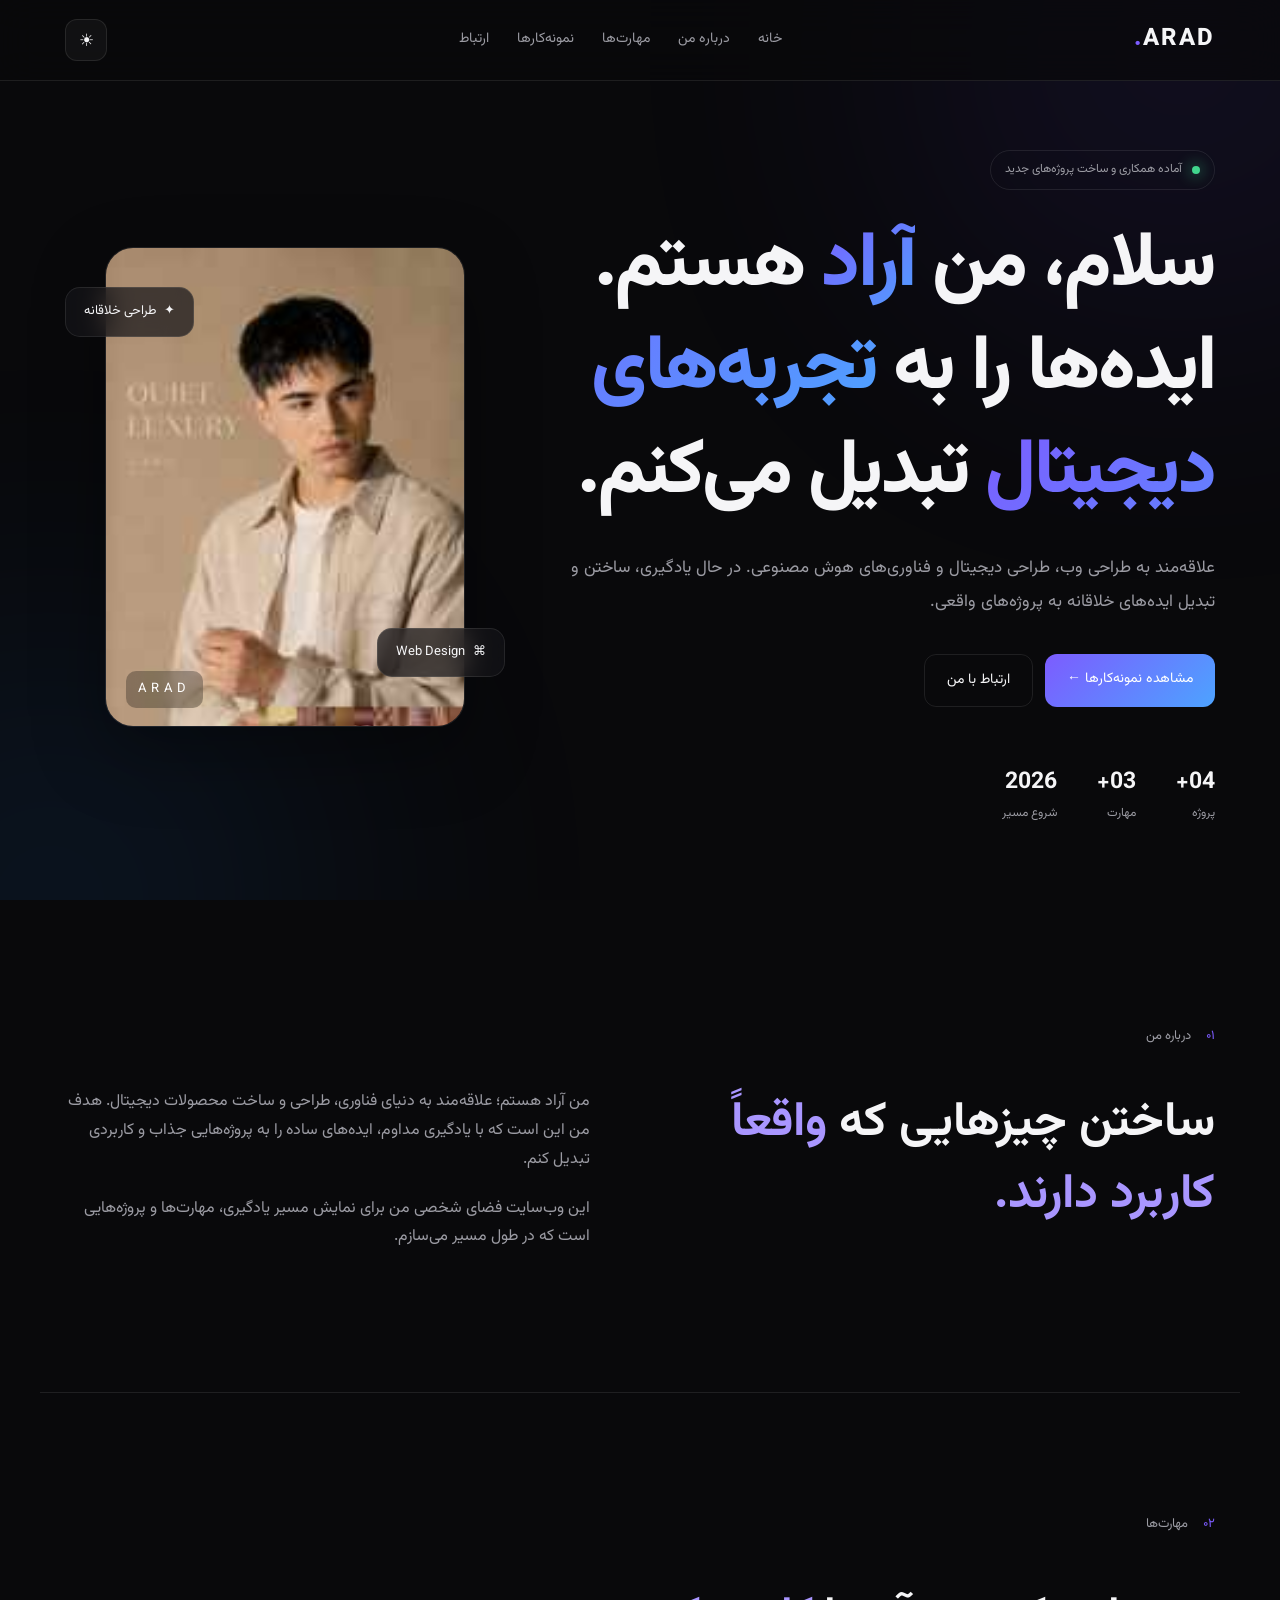
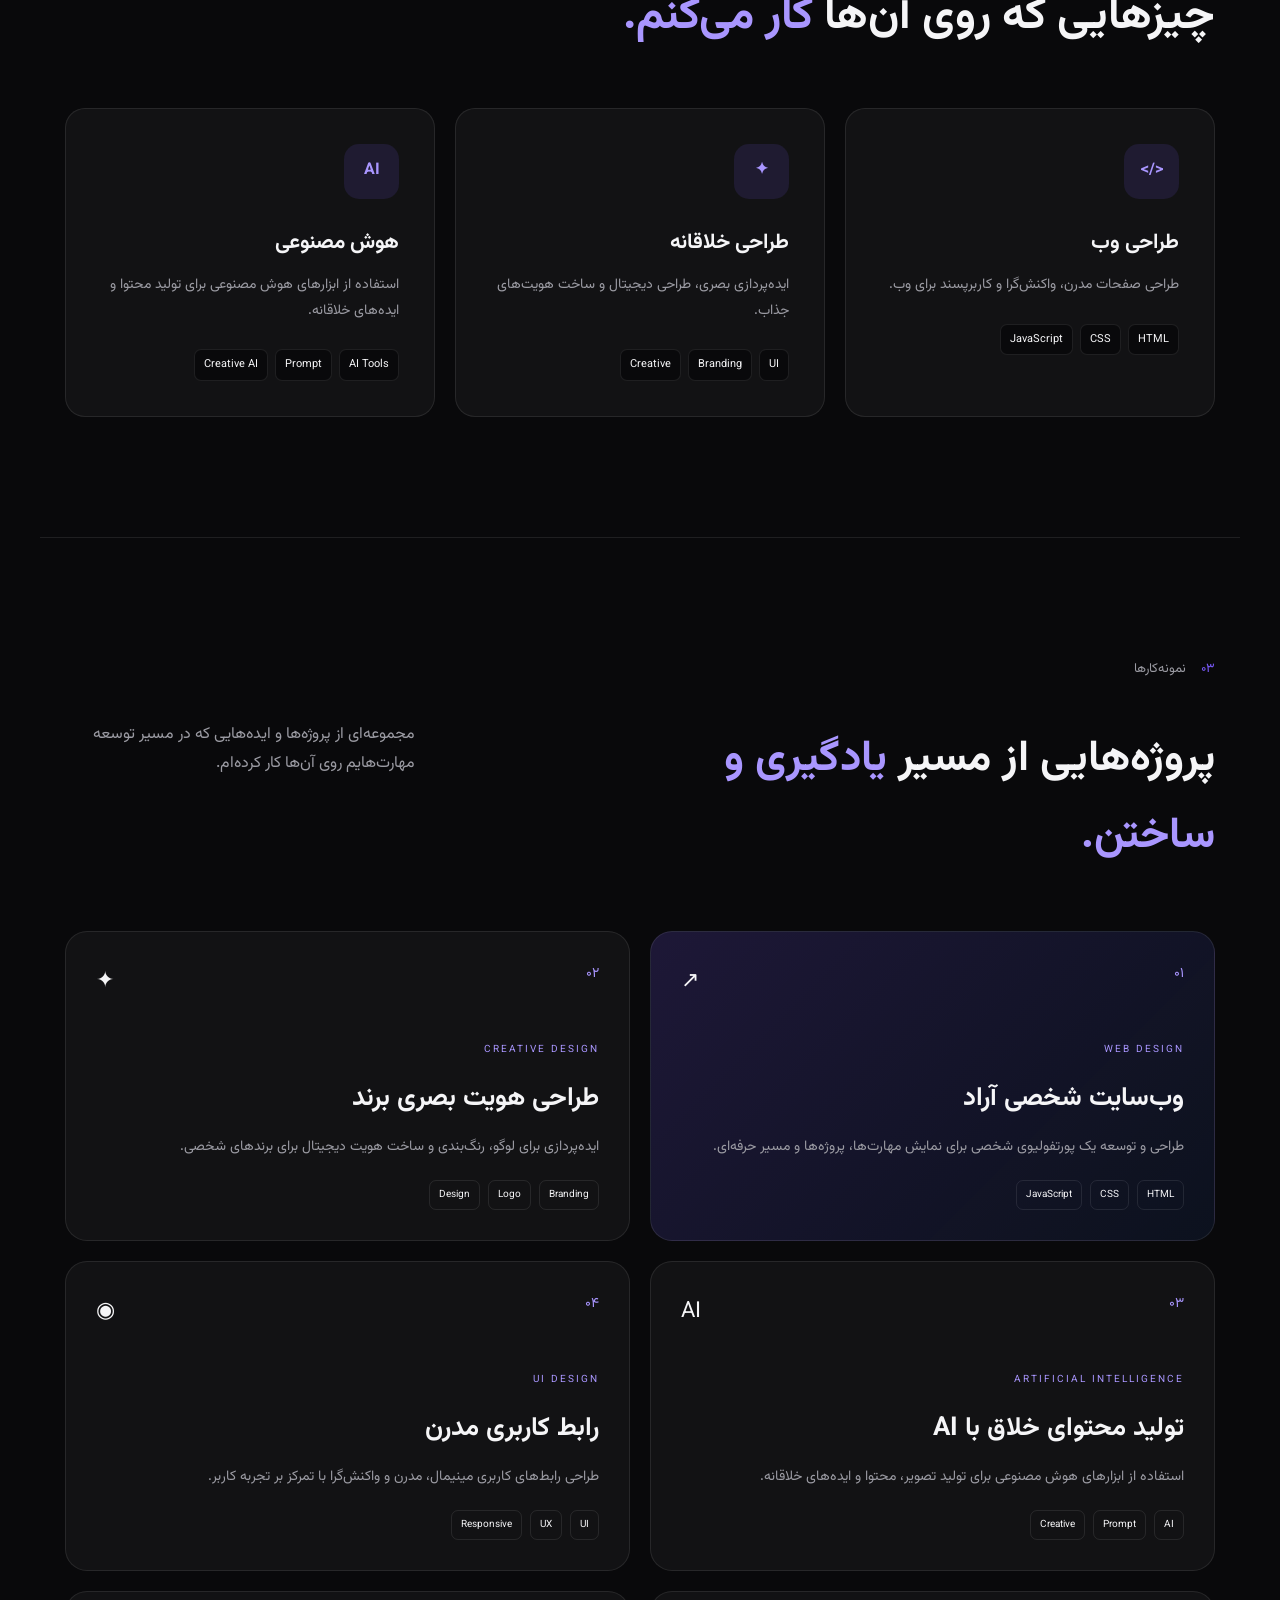
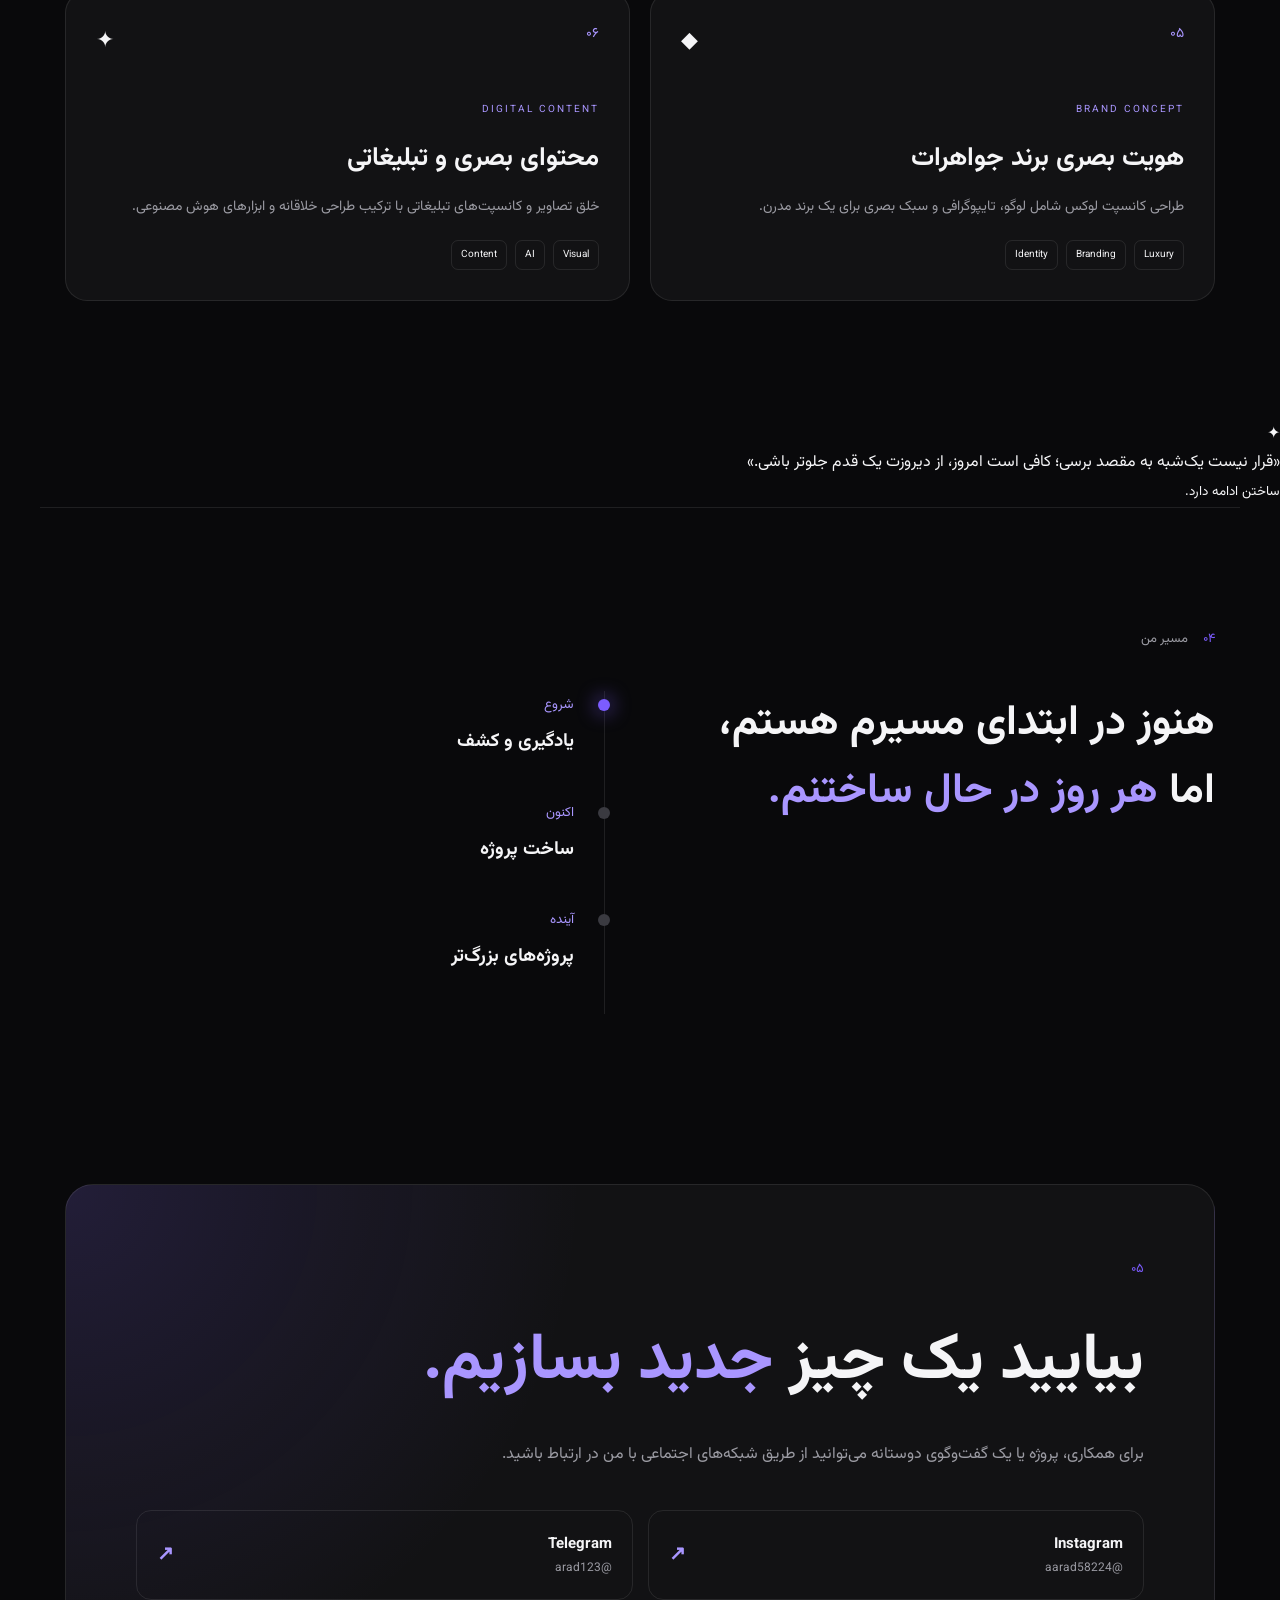
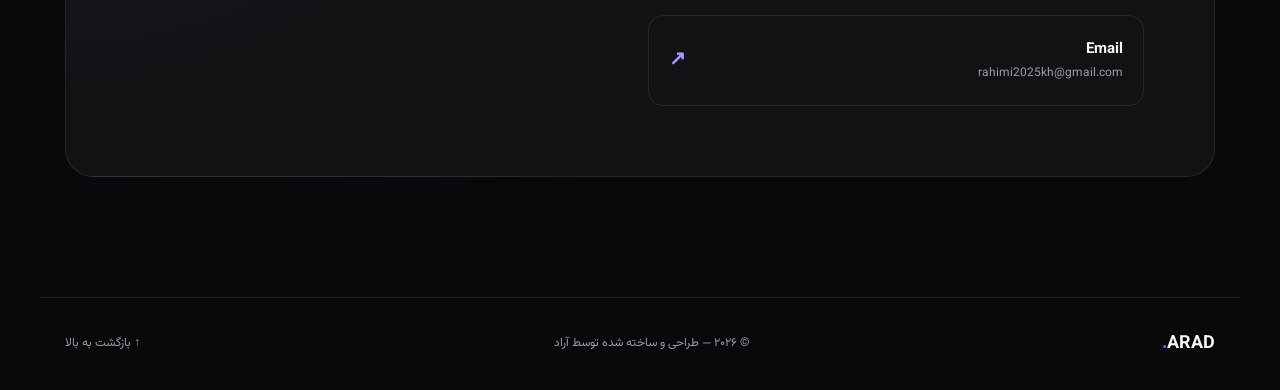
==== index.html @ 49650ff8 "Add polished portfolio projects and motivational quote" ====
<!DOCTYPE html>
<html lang="fa" dir="rtl">

<head>
    <meta charset="UTF-8">

    <meta name="viewport"
        content="width=device-width, initial-scale=1.0">

    <meta name="description"
        content="وب‌سایت شخصی و نمونه کارهای آراد">

    <title>آراد | طراح و سازنده دیجیتال</title>

    <link rel="stylesheet" href="style.css?v=20260903-2">
</head>

<body>

    <!-- پس زمینه -->
    <div class="background">
        <div class="glow glow-1"></div>
        <div class="glow glow-2"></div>
    </div>


    <!-- منو -->
    <header>

        <nav class="navbar">

            <a href="#home" class="logo">
                ARAD<span>.</span>
            </a>


            <div class="nav-links">

                <a href="#home">خانه</a>

                <a href="#about">درباره من</a>

                <a href="#skills">مهارت‌ها</a>

                <a href="#projects">نمونه‌کارها</a>

                <a href="#contact">ارتباط</a>

            </div>


            <div class="nav-buttons">

                <button id="themeToggle"
                    class="theme-btn"
                    aria-label="تغییر حالت رنگ">

                    ☀

                </button>


                <button class="menu-btn"
                    id="menuBtn">

                    ☰

                </button>

            </div>

        </nav>

    </header>



    <!-- بخش اصلی -->

    <main id="home" class="hero">

        <div class="hero-content">

            <div class="status">

                <span class="status-dot"></span>

                آماده همکاری و ساخت پروژه‌های جدید

            </div>


            <h1>

                سلام، من

                <span>آراد</span>

                هستم.

                <br>

                ایده‌ها را به
                <span>تجربه‌های دیجیتال</span>
                تبدیل می‌کنم.

            </h1>


            <p class="hero-text">

                علاقه‌مند به طراحی وب، طراحی دیجیتال و فناوری‌های هوش مصنوعی.
                در حال یادگیری، ساختن و تبدیل ایده‌های خلاقانه به پروژه‌های واقعی.

            </p>


            <div class="hero-buttons">

                <a href="#projects"
                    class="btn primary-btn">

                    مشاهده نمونه‌کارها

                    <span>←</span>

                </a>


                <a href="#contact"
                    class="btn secondary-btn">

                    ارتباط با من

                </a>

            </div>


            <div class="hero-stats">

                <div>

                    <strong>04+</strong>

                    <span>پروژه</span>

                </div>


                <div>

                    <strong>03+</strong>

                    <span>مهارت</span>

                </div>


                <div>

                    <strong>2026</strong>

                    <span>شروع مسیر</span>

                </div>

            </div>

        </div>


        <div class="hero-visual">

            <div class="profile-frame">
                <img src="assets/profile.jpg" alt="آراد">
            </div>


            <div class="floating-card card-one">

                <span>✦</span>

                طراحی خلاقانه

            </div>


            <div class="floating-card card-two">

                <span>⌘</span>

                Web Design

            </div>

        </div>

    </main>



    <!-- درباره من -->

    <section id="about"
        class="section about">

        <div class="section-header">

            <span class="section-number">

                ۰۱

            </span>

            <p>

                درباره من

            </p>

        </div>


        <div class="about-content">

            <div>

                <h2>

                    ساختن چیزهایی که
                    <span>واقعاً کاربرد دارند.</span>

                </h2>

            </div>


            <div class="about-text">

                <p>

                    من آراد هستم؛ علاقه‌مند به دنیای فناوری،
                    طراحی و ساخت محصولات دیجیتال.

                    هدف من این است که با یادگیری مداوم،
                    ایده‌های ساده را به پروژه‌هایی جذاب
                    و کاربردی تبدیل کنم.

                </p>


                <p>

                    این وب‌سایت فضای شخصی من برای نمایش
                    مسیر یادگیری، مهارت‌ها و پروژه‌هایی است
                    که در طول مسیر می‌سازم.

                </p>

            </div>

        </div>

    </section>



    <!-- مهارت ها -->

    <section id="skills"
        class="section skills-section">

        <div class="section-header">

            <span class="section-number">

                ۰۲

            </span>

            <p>

                مهارت‌ها

            </p>

        </div>


        <h2 class="section-title">

            چیزهایی که روی آن‌ها
            <span>کار می‌کنم.</span>

        </h2>


        <div class="skills-grid">


            <article class="skill-card">

                <div class="skill-icon">

                    &lt;/&gt;

                </div>


                <h3>

                    طراحی وب

                </h3>


                <p>

                    طراحی صفحات مدرن، واکنش‌گرا
                    و کاربرپسند برای وب.

                </p>


                <div class="skill-tags">

                    <span>HTML</span>

                    <span>CSS</span>

                    <span>JavaScript</span>

                </div>

            </article>



            <article class="skill-card">

                <div class="skill-icon">

                    ✦

                </div>


                <h3>

                    طراحی خلاقانه

                </h3>


                <p>

                    ایده‌پردازی بصری، طراحی دیجیتال
                    و ساخت هویت‌های جذاب.

                </p>


                <div class="skill-tags">

                    <span>UI</span>

                    <span>Branding</span>

                    <span>Creative</span>

                </div>

            </article>



            <article class="skill-card">

                <div class="skill-icon">

                    AI

                </div>


                <h3>

                    هوش مصنوعی

                </h3>


                <p>

                    استفاده از ابزارهای هوش مصنوعی
                    برای تولید محتوا و ایده‌های خلاقانه.

                </p>


                <div class="skill-tags">

                    <span>AI Tools</span>

                    <span>Prompt</span>

                    <span>Creative AI</span>

                </div>

            </article>


        </div>

    </section>



    <!-- پروژه ها -->

    <section id="projects"
        class="section projects-section">

        <div class="section-header">

            <span class="section-number">

                ۰۳

            </span>

            <p>

                نمونه‌کارها

            </p>

        </div>


        <div class="projects-heading">

            <h2>

                پروژه‌هایی از مسیر
                <span>یادگیری و ساختن.</span>

            </h2>


            <p>

                مجموعه‌ای از پروژه‌ها و ایده‌هایی
                که در مسیر توسعه مهارت‌هایم روی آن‌ها کار کرده‌ام.

            </p>

        </div>


        <div class="projects-grid">


            <!-- پروژه 1 -->

            <article class="project-card featured-project">

                <div class="project-top">

                    <span class="project-number">

                        ۰۱

                    </span>


                    <span class="project-icon">

                        ↗

                    </span>

                </div>


                <div class="project-content">

                    <span class="project-category">

                        WEB DESIGN

                    </span>


                    <h3>

                        وب‌سایت شخصی آراد

                    </h3>


                    <p>

                        طراحی و توسعه یک پورتفولیوی شخصی
                        برای نمایش مهارت‌ها، پروژه‌ها و مسیر حرفه‌ای.

                    </p>


                    <div class="project-tags">

                        <span>HTML</span>

                        <span>CSS</span>

                        <span>JavaScript</span>

                    </div>

                </div>

            </article>



            <!-- پروژه 2 -->

            <article class="project-card">

                <div class="project-top">

                    <span class="project-number">

                        ۰۲

                    </span>


                    <span class="project-icon">

                        ✦

                    </span>

                </div>


                <div class="project-content">

                    <span class="project-category">

                        CREATIVE DESIGN

                    </span>


                    <h3>

                        طراحی هویت بصری برند

                    </h3>


                    <p>

                        ایده‌پردازی برای لوگو، رنگ‌بندی
                        و ساخت هویت دیجیتال برای برندهای شخصی.

                    </p>


                    <div class="project-tags">

                        <span>Branding</span>

                        <span>Logo</span>

                        <span>Design</span>

                    </div>

                </div>

            </article>



            <!-- پروژه 3 -->

            <article class="project-card">

                <div class="project-top">

                    <span class="project-number">

                        ۰۳

                    </span>


                    <span class="project-icon">

                        AI

                    </span>

                </div>


                <div class="project-content">

                    <span class="project-category">

                        ARTIFICIAL INTELLIGENCE

                    </span>


                    <h3>

                        تولید محتوای خلاق با AI

                    </h3>


                    <p>

                        استفاده از ابزارهای هوش مصنوعی
                        برای تولید تصویر، محتوا و ایده‌های خلاقانه.

                    </p>


                    <div class="project-tags">

                        <span>AI</span>

                        <span>Prompt</span>

                        <span>Creative</span>

                    </div>

                </div>

            </article>



            <!-- پروژه 4 -->

            <article class="project-card">

                <div class="project-top">

                    <span class="project-number">

                        ۰۴

                    </span>


                    <span class="project-icon">

                        ◉

                    </span>

                </div>


                <div class="project-content">

                    <span class="project-category">

                        UI DESIGN

                    </span>


                    <h3>

                        رابط کاربری مدرن

                    </h3>


                    <p>

                        طراحی رابط‌های کاربری مینیمال،
                        مدرن و واکنش‌گرا با تمرکز بر تجربه کاربر.

                    </p>


                    <div class="project-tags">

                        <span>UI</span>

                        <span>UX</span>

                        <span>Responsive</span>

                    </div>

                </div>

            </article>


            <!-- پروژه 5 -->

            <article class="project-card">

                <div class="project-top">
                    <span class="project-number">۰۵</span>
                    <span class="project-icon">◆</span>
                </div>

                <div class="project-content">
                    <span class="project-category">BRAND CONCEPT</span>
                    <h3>هویت بصری برند جواهرات</h3>
                    <p>طراحی کانسپت لوکس شامل لوگو، تایپوگرافی و سبک بصری برای یک برند مدرن.</p>
                    <div class="project-tags">
                        <span>Luxury</span>
                        <span>Branding</span>
                        <span>Identity</span>
                    </div>
                </div>

            </article>


            <!-- پروژه 6 -->

            <article class="project-card">

                <div class="project-top">
                    <span class="project-number">۰۶</span>
                    <span class="project-icon">✦</span>
                </div>

                <div class="project-content">
                    <span class="project-category">DIGITAL CONTENT</span>
                    <h3>محتوای بصری و تبلیغاتی</h3>
                    <p>خلق تصاویر و کانسپت‌های تبلیغاتی با ترکیب طراحی خلاقانه و ابزارهای هوش مصنوعی.</p>
                    <div class="project-tags">
                        <span>Visual</span>
                        <span>AI</span>
                        <span>Content</span>
                    </div>
                </div>

            </article>

        </div>

    </section>


    <!-- جمله انگیزشی -->

    <section class="motivation-section">
        <div class="motivation-box">
            <span>✦</span>
            <p>«قرار نیست یک‌شبه به مقصد برسی؛ کافی است امروز، از دیروزت یک قدم جلوتر باشی.»</p>
            <small>ساختن ادامه دارد.</small>
        </div>
    </section>


    <!-- مسیر -->

    <section class="section journey">

        <div class="section-header">

            <span class="section-number">

                ۰۴

            </span>

            <p>

                مسیر من

            </p>

        </div>


        <div class="journey-content">

            <h2>

                هنوز در ابتدای مسیرم هستم،
                اما <span>هر روز در حال ساختنم.</span>

            </h2>


            <div class="journey-line">

                <div class="journey-item active">

                    <span></span>

                    <div>

                        <small>شروع</small>

                        <h3>یادگیری و کشف</h3>

                    </div>

                </div>


                <div class="journey-item">

                    <span></span>

                    <div>

                        <small>اکنون</small>

                        <h3>ساخت پروژه</h3>

                    </div>

                </div>


                <div class="journey-item">

                    <span></span>

                    <div>

                        <small>آینده</small>

                        <h3>پروژه‌های بزرگ‌تر</h3>

                    </div>

                </div>

            </div>

        </div>

    </section>



    <!-- تماس -->

    <section id="contact"
        class="contact-section">

        <div class="contact-box">

            <span class="section-number">

                ۰۵

            </span>


            <h2>

                بیایید یک چیز
                <span>جدید بسازیم.</span>

            </h2>


            <p>

                برای همکاری، پروژه یا یک گفت‌وگوی دوستانه
                می‌توانید از طریق شبکه‌های اجتماعی با من در ارتباط باشید.

            </p>


            <div class="social-links">


                <!-- اینستاگرام -->

                <a href="#"
                    id="instagramLink"
                    target="_blank"
                    class="social-link">

                    <div>

                        <strong>Instagram</strong>

                        <span>@aarad58224</span>

                    </div>

                    <b>↗</b>

                </a>



                <!-- تلگرام -->

                <a href="#"
                    id="telegramLink"
                    target="_blank"
                    class="social-link">

                    <div>

                        <strong>Telegram</strong>

                        <span>@arad123</span>

                    </div>

                    <b>↗</b>

                </a>


                <a href="mailto:rahimi2025kh@gmail.com"
                    class="social-link email-link">

                    <div>
                        <strong>Email</strong>
                        <span>rahimi2025kh@gmail.com</span>
                    </div>

                    <b>↗</b>

                </a>

            </div>

        </div>

    </section>



    <!-- فوتر -->

    <footer>

        <a href="#home"
            class="footer-logo">

            ARAD<span>.</span>

        </a>


        <p>

            © ۲۰۲۶ — طراحی و ساخته شده توسط آراد

        </p>


        <a href="#home"
            class="back-top">

            ↑ بازگشت به بالا

        </a>

    </footer>


    <script src="script.js?v=20260903-2"></script>

</body>

              </html>
---- style.css ----
@import url('https://fonts.googleapis.com/css2?family=Vazirmatn:wght@300;400;500;600;700;800&display=swap');

:root {

    --bg: #09090b;

    --bg-soft: #111114;

    --card: rgba(255, 255, 255, 0.04);

    --card-hover: rgba(255, 255, 255, 0.07);

    --text: #f5f5f7;

    --text-soft: #9b9ba3;

    --border: rgba(255, 255, 255, 0.09);

    --accent: #7c5cff;

    --accent-light: #a996ff;

    --gradient: linear-gradient(
        135deg,
        #7c5cff,
        #4da3ff
    );

}


.light-mode {

    --bg: #f5f5f7;

    --bg-soft: #ffffff;

    --card: rgba(0, 0, 0, 0.04);

    --card-hover: rgba(0, 0, 0, 0.07);

    --text: #16161a;

    --text-soft: #707078;

    --border: rgba(0, 0, 0, 0.1);

}


/* تنظیمات کلی */

* {

    margin: 0;

    padding: 0;

    box-sizing: border-box;

}


html {

    scroll-behavior: smooth;

}


body {

    font-family:
        "Vazirmatn",
        sans-serif;

    background: var(--bg);

    color: var(--text);

    line-height: 1.8;

    overflow-x: hidden;

}


/* پس زمینه */

.background {

    position: fixed;

    inset: 0;

    z-index: -2;

    overflow: hidden;

}


.glow {

    position: absolute;

    width: 500px;

    height: 500px;

    border-radius: 50%;

    filter: blur(150px);

    opacity: 0.12;

}


.glow-1 {

    background: #6c4cff;

    top: -200px;

    right: -150px;

}


.glow-2 {

    background: #238cff;

    bottom: -250px;

    left: -200px;

}


/* منو */

header {

    position: fixed;

    top: 0;

    width: 100%;

    z-index: 1000;

    background: rgba(9, 9, 11, 0.72);

    backdrop-filter: blur(18px);

    border-bottom: 1px solid var(--border);

}


.light-mode header {

    background: rgba(245, 245, 247, 0.75);

}


.navbar {

    max-width: 1200px;

    margin: auto;

    height: 80px;

    display: flex;

    align-items: center;

    justify-content: space-between;

    padding: 0 25px;

}


.logo {

    font-size: 24px;

    font-weight: 800;

    color: var(--text);

    text-decoration: none;

    letter-spacing: 2px;

}


.logo span {

    color: var(--accent);

}


.nav-links {

    display: flex;

    gap: 28px;

}


.nav-links a {

    color: var(--text-soft);

    text-decoration: none;

    font-size: 14px;

    transition: 0.3s;

}


.nav-links a:hover {

    color: var(--text);

}


.nav-buttons {

    display: flex;

    gap: 10px;

}


.theme-btn,
.menu-btn {

    width: 42px;

    height: 42px;

    border-radius: 12px;

    border: 1px solid var(--border);

    background: var(--card);

    color: var(--text);

    cursor: pointer;

    font-size: 17px;

    transition: 0.3s;

}


.theme-btn:hover,
.menu-btn:hover {

    background: var(--card-hover);

    transform: translateY(-2px);

}


.menu-btn {

    display: none;

}


/* Hero */

.hero {

    min-height: 100vh;

    max-width: 1200px;

    margin: auto;

    padding: 150px 25px 80px;

    display: grid;

    grid-template-columns: 1.2fr 0.8fr;

    align-items: center;

    gap: 50px;

}


.status {

    display: inline-flex;

    align-items: center;

    gap: 10px;

    padding: 8px 14px;

    border: 1px solid var(--border);

    border-radius: 100px;

    color: var(--text-soft);

    font-size: 12px;

    margin-bottom: 25px;

}


.status-dot {

    width: 8px;

    height: 8px;

    background: #41d68d;

    border-radius: 50%;

    box-shadow: 0 0 15px #41d68d;

}


.hero h1 {

    font-size: clamp(42px, 6vw, 78px);

    line-height: 1.35;

    font-weight: 800;

    letter-spacing: -2px;

}


.hero h1 span {

    background: var(--gradient);

    -webkit-background-clip: text;

    -webkit-text-fill-color: transparent;

}


.hero-text {

    max-width: 650px;

    margin-top: 25px;

    color: var(--text-soft);

    font-size: 17px;

    line-height: 2;

}


.hero-buttons {

    display: flex;

    gap: 12px;

    margin-top: 35px;

}


.btn {

    text-decoration: none;

    padding: 13px 22px;

    border-radius: 12px;

    font-size: 14px;

    transition: 0.3s;

}


.primary-btn {

    background: var(--gradient);

    color: white;

}


.primary-btn:hover {

    transform: translateY(-4px);

    box-shadow: 0 15px 40px rgba(124, 92, 255, 0.35);

}


.secondary-btn {

    border: 1px solid var(--border);

    color: var(--text);

}


.secondary-btn:hover {

    background: var(--card-hover);

}


.hero-stats {

    display: flex;

    gap: 40px;

    margin-top: 55px;

}


.hero-stats div {

    display: flex;

    flex-direction: column;

}


.hero-stats strong {

    font-size: 23px;

}


.hero-stats span {

    color: var(--text-soft);

    font-size: 12px;

}


/* تصویر Hero */

.hero-visual {

    position: relative;

    display: flex;

    justify-content: center;

    align-items: center;

    min-height: 420px;

}


.circle {

    width: 330px;

    height: 330px;

    border-radius: 50%;

    background:
        radial-gradient(
            circle at 30% 30%,
            #9b85ff,
            #573cff 45%,
            #17141f
        );

    padding: 1px;

    animation: float 6s ease-in-out infinite;

}


.circle-inner {

    width: 100%;

    height: 100%;

    border-radius: 50%;

    background: #101014;

    display: flex;

    flex-direction: column;

    align-items: center;

    justify-content: center;

}


.circle-inner span {

    font-size: 48px;

    font-weight: 800;

    letter-spacing: 8px;

}


.circle-inner small {

    color: var(--text-soft);

    letter-spacing: 4px;

    margin-top: 5px;

}


.floating-card {

    position: absolute;

    padding: 12px 18px;

    border: 1px solid var(--border);

    background: rgba(20, 20, 25, 0.7);

    backdrop-filter: blur(15px);

    border-radius: 15px;

    font-size: 13px;

    display: flex;

    gap: 8px;

    align-items: center;

}


.card-one {

    top: 40px;

    left: 0;

}


.card-two {

    bottom: 50px;

    right: 0;

}


@keyframes float {

    0% {

        transform: translateY(0);

    }

    50% {

        transform: translateY(-15px);

    }

    100% {

        transform: translateY(0);

    }

}


/* Sections */

.section {

    max-width: 1200px;

    margin: auto;

    padding: 120px 25px;

}


.section-header {

    display: flex;

    align-items: center;

    gap: 15px;

    margin-bottom: 40px;

}


.section-number {

    color: var(--accent);

    font-size: 13px;

}


.section-header p {

    color: var(--text-soft);

    font-size: 13px;

}


.section-title {

    font-size: 45px;

    margin-bottom: 50px;

}


.section-title span {

    color: var(--accent-light);

}


/* About */

.about-content {

    display: grid;

    grid-template-columns: 1fr 1fr;

    gap: 100px;

}


.about-content h2 {

    font-size: 48px;

    line-height: 1.5;

}


.about-content h2 span {

    color: var(--accent-light);

}


.about-text {

    color: var(--text-soft);

}


.about-text p {

    margin-bottom: 20px;

}


/* Skills */

.skills-section {

    border-top: 1px solid var(--border);

}


.skills-grid {

    display: grid;

    grid-template-columns: repeat(3, 1fr);

    gap: 20px;

}


.skill-card {

    padding: 35px;

    border: 1px solid var(--border);

    border-radius: 20px;

    background: var(--card);

    transition: 0.35s;

}


.skill-card:hover {

    transform: translateY(-8px);

    background: var(--card-hover);

    border-color: rgba(124, 92, 255, 0.4);

}


.skill-icon {

    width: 55px;

    height: 55px;

    display: flex;

    align-items: center;

    justify-content: center;

    border-radius: 15px;

    background: rgba(124, 92, 255, 0.12);

    color: var(--accent-light);

    font-weight: bold;

    margin-bottom: 25px;

}


.skill-card h3 {

    font-size: 21px;

    margin-bottom: 12px;

}


.skill-card p {

    color: var(--text-soft);

    font-size: 14px;

}


.skill-tags {

    display: flex;

    flex-wrap: wrap;

    gap: 7px;

    margin-top: 25px;

}


.skill-tags span {

    font-size: 11px;

    padding: 5px 9px;

    border-radius: 7px;

    background: var(--bg);

    border: 1px solid var(--border);

}


/* Projects */

.projects-section {

    border-top: 1px solid var(--border);

}


.projects-heading {

    display: flex;

    justify-content: space-between;

    gap: 50px;

    margin-bottom: 55px;

}


.projects-heading h2 {

    font-size: 43px;

    max-width: 600px;

}


.projects-heading h2 span {

    color: var(--accent-light);

}


.projects-heading p {

    color: var(--text-soft);

    max-width: 350px;

}


.projects-grid {

    display: grid;

    grid-template-columns: repeat(2, 1fr);

    gap: 20px;

}


.project-card {

    min-height: 310px;

    padding: 30px;

    border-radius: 22px;

    border: 1px solid var(--border);

    background: var(--card);

    display: flex;

    flex-direction: column;

    justify-content: space-between;

    transition: 0.4s;

}


.project-card:hover {

    transform: translateY(-8px);

    border-color: rgba(124, 92, 255, 0.5);

    background: var(--card-hover);

}


.featured-project {

    background:
        linear-gradient(
            135deg,
            rgba(124, 92, 255, 0.18),
            rgba(50, 120, 255, 0.08)
        );

}


.project-top {

    display: flex;

    justify-content: space-between;

}


.project-number {

    color: var(--accent-light);

    font-size: 14px;

}


.project-icon {

    font-size: 22px;

}


.project-category {

    font-size: 10px;

    letter-spacing: 2px;

    color: var(--accent-light);

}


.project-content h3 {

    font-size: 26px;

    margin: 12px 0;

}


.project-content p {

    color: var(--text-soft);

    font-size: 14px;

}


.project-tags {

    display: flex;

    flex-wrap: wrap;

    gap: 8px;

    margin-top: 20px;

}


.project-tags span {

    font-size: 10px;

    border: 1px solid var(--border);

    padding: 5px 9px;

    border-radius: 7px;

}


/* Journey */

.journey {

    border-top: 1px solid var(--border);

}


.journey-content {

    display: grid;

    grid-template-columns: 1fr 1fr;

    gap: 70px;

}


.journey-content h2 {

    font-size: 42px;

    line-height: 1.6;

}


.journey-content h2 span {

    color: var(--accent-light);

}


.journey-line {

    border-right: 1px solid var(--border);

    padding-right: 30px;

}


.journey-item {

    position: relative;

    padding-bottom: 40px;

}


.journey-item > span {

    position: absolute;

    width: 12px;

    height: 12px;

    border-radius: 50%;

    background: #3a3a40;

    right: -36px;

    top: 8px;

}


.journey-item.active > span {

    background: var(--accent);

    box-shadow: 0 0 20px var(--accent);

}


.journey-item small {

    color: var(--accent-light);

}


.journey-item h3 {

    margin-top: 5px;

}


/* Contact */

.contact-section {

    max-width: 1200px;

    margin: auto;

    padding: 50px 25px 120px;

}


.contact-box {

    border: 1px solid var(--border);

    border-radius: 28px;

    padding: 70px;

    background:
        radial-gradient(
            circle at top left,
            rgba(124, 92, 255, 0.15),
            transparent 40%
        ),
        var(--card);

}


.contact-box h2 {

    font-size: clamp(40px, 6vw, 65px);

    margin-top: 20px;

}


.contact-box h2 span {

    color: var(--accent-light);

}


.contact-box > p {

    color: var(--text-soft);

    margin: 20px 0 40px;

}


.social-links {

    display: grid;

    grid-template-columns: repeat(2, 1fr);

    gap: 15px;

}


.social-link {

    display: flex;

    align-items: center;

    justify-content: space-between;

    padding: 20px;

    text-decoration: none;

    color: var(--text);

    border: 1px solid var(--border);

    border-radius: 15px;

    transition: 0.3s;

}


.social-link:hover {

    transform: translateY(-5px);

    border-color: var(--accent);

    background: rgba(124, 92, 255, 0.08);

}


.social-link div {

    display: flex;

    flex-direction: column;

}


.social-link strong {

    font-size: 15px;

}


.social-link span {

    font-size: 12px;

    color: var(--text-soft);

}


.social-link b {

    font-size: 20px;

    color: var(--accent-light);

}


/* Footer */

footer {

    max-width: 1200px;

    margin: auto;

    padding: 30px 25px;

    border-top: 1px solid var(--border);

    display: flex;

    justify-content: space-between;

    align-items: center;

    color: var(--text-soft);

    font-size: 12px;

}


.footer-logo {

    color: var(--text);

    text-decoration: none;

    font-size: 18px;

    font-weight: bold;

}


.footer-logo span {

    color: var(--accent);

}


.back-top {

    color: var(--text-soft);

    text-decoration: none;

}


/* Responsive */

@media (max-width: 850px) {

    .nav-links {

        position: absolute;

        top: 80px;

        right: 0;

        width: 100%;

        background: var(--bg-soft);

        border-bottom: 1px solid var(--border);

        flex-direction: column;

        align-items: center;

        padding: 25px;

        display: none;

    }


    .nav-links.active {

        display: flex;

    }


    .menu-btn {

        display: block;

    }


    .hero {

        grid-template-columns: 1fr;

        text-align: center;

        padding-top: 130px;

    }


    .hero-visual {

        min-height: 350px;

    }


    .hero-buttons {

        justify-content: center;

    }


    .hero-stats {

        justify-content: center;

    }


    .about-content,

    .journey-content {

        grid-template-columns: 1fr;

        gap: 40px;

    }


    .skills-grid {

        grid-template-columns: 1fr;

    }


    .projects-heading {

        flex-direction: column;

        gap: 20px;

    }


    .projects-grid {

        grid-template-columns: 1fr;

    }


    .social-links {

        grid-template-columns: 1fr;

    }

}


@media (max-width: 550px) {

    .navbar {

        padding: 0 18px;

    }


    .hero {

        padding-left: 18px;

        padding-right: 18px;

    }


    .hero h1 {

        font-size: 40px;

    }


    .hero-buttons {

        flex-direction: column;

    }


    .btn {

        width: 100%;

    }


    .hero-stats {

        gap: 25px;

    }


    .circle {

        width: 250px;

        height: 250px;

    }


    .circle-inner span {

        font-size: 35px;

    }


    .floating-card {

        display: none;

    }


    .section {

        padding: 90px 20px;

    }


    .section-title,

    .about-content h2,

    .projects-heading h2,

    .journey-content h2 {

        font-size: 33px;

    }


    .contact-section {

        padding-left: 18px;

        padding-right: 18px;

    }


    .contact-box {

        padding: 40px 25px;

    }


    footer {

        flex-direction: column;

        gap: 15px;

    }

  }


/* عکس واقعی آراد در بخش اصلی */
.profile-frame {
    width: 360px;
    height: 480px;
    border-radius: 28px;
    overflow: hidden;
    border: 1px solid var(--border);
    box-shadow: 0 25px 70px rgba(0,0,0,.35);
    position: relative;
    animation: float 6s ease-in-out infinite;
}
.profile-frame::after {
    content: "ARAD";
    position: absolute;
    bottom: 18px;
    left: 20px;
    letter-spacing: 5px;
    font-size: 13px;
    color: white;
    background: rgba(0,0,0,.28);
    backdrop-filter: blur(8px);
    padding: 7px 12px;
    border-radius: 10px;
}
.profile-frame img {
    width: 100%;
    height: 100%;
    object-fit: cover;
    object-position: center top;
    display: block;
}
@media (max-width: 700px) {
    .profile-frame {
        width: min(330px, 85vw);
        height: 440px;
    }
}
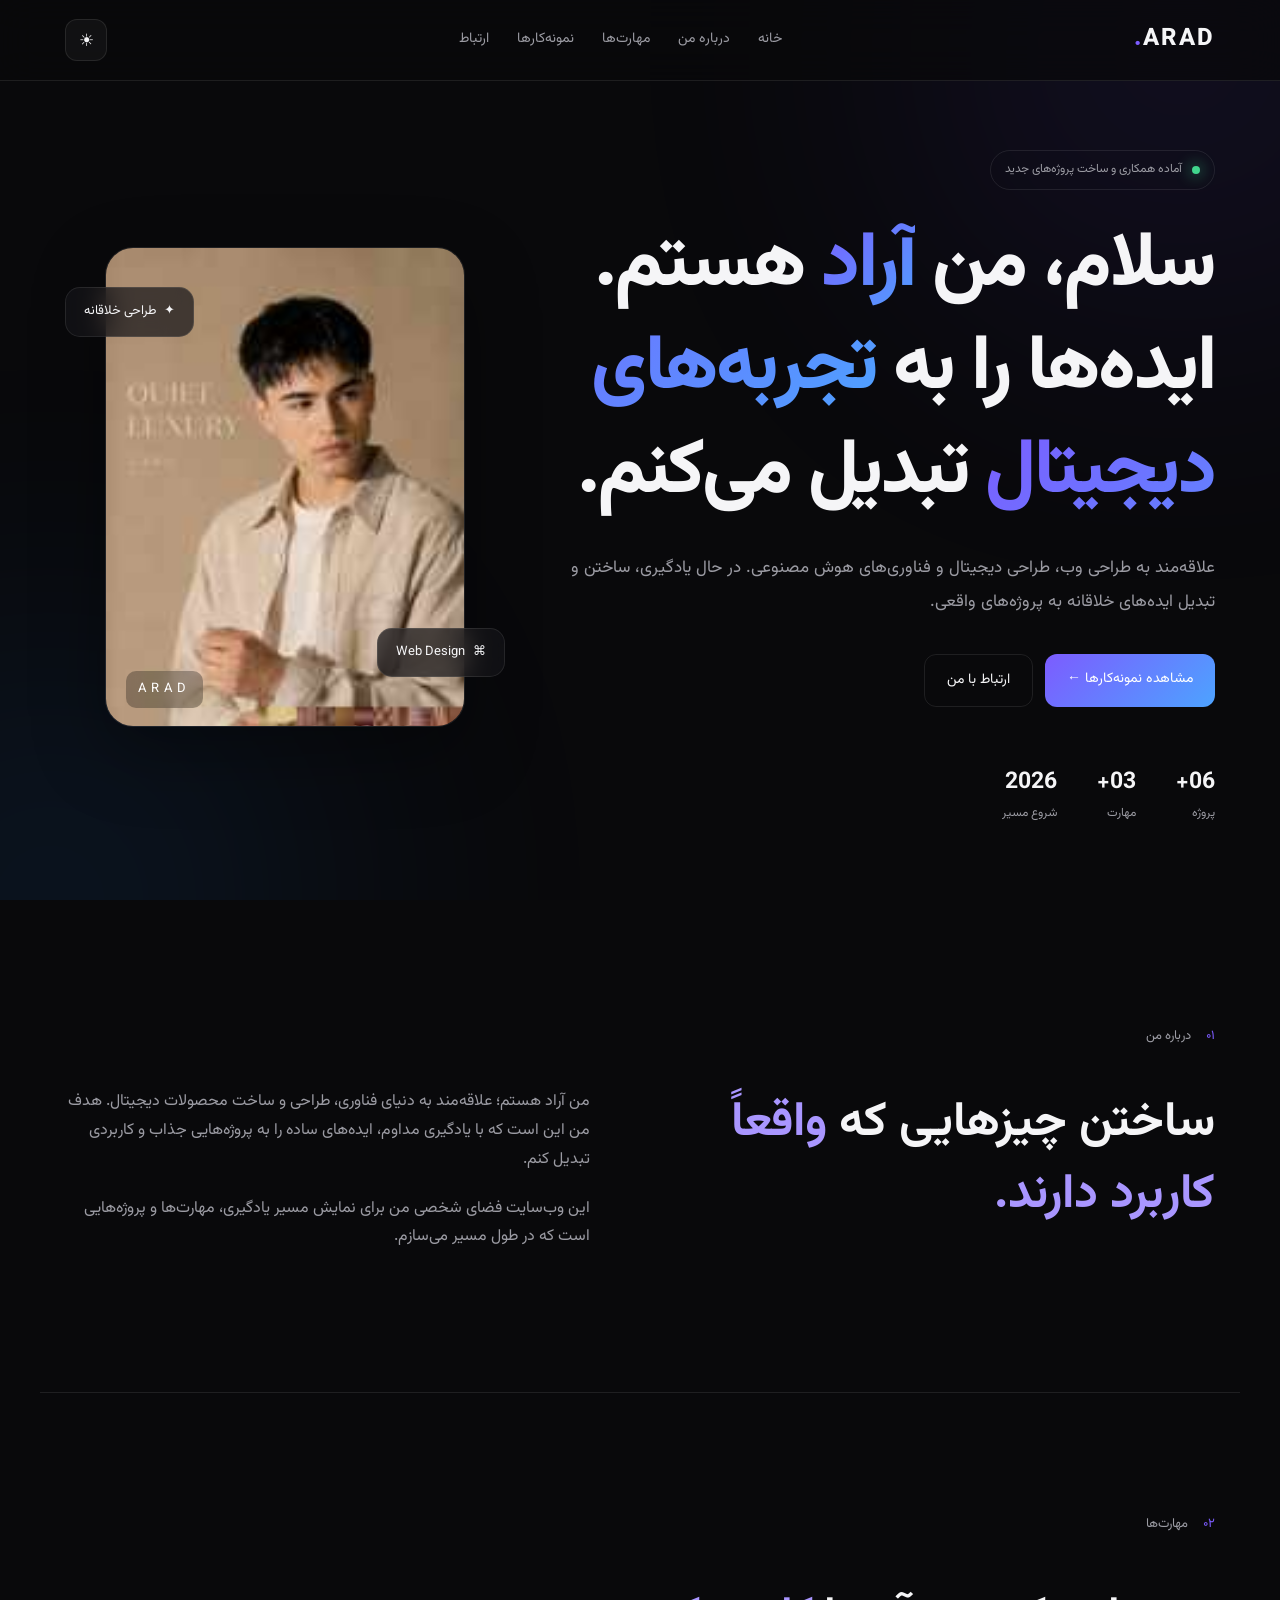
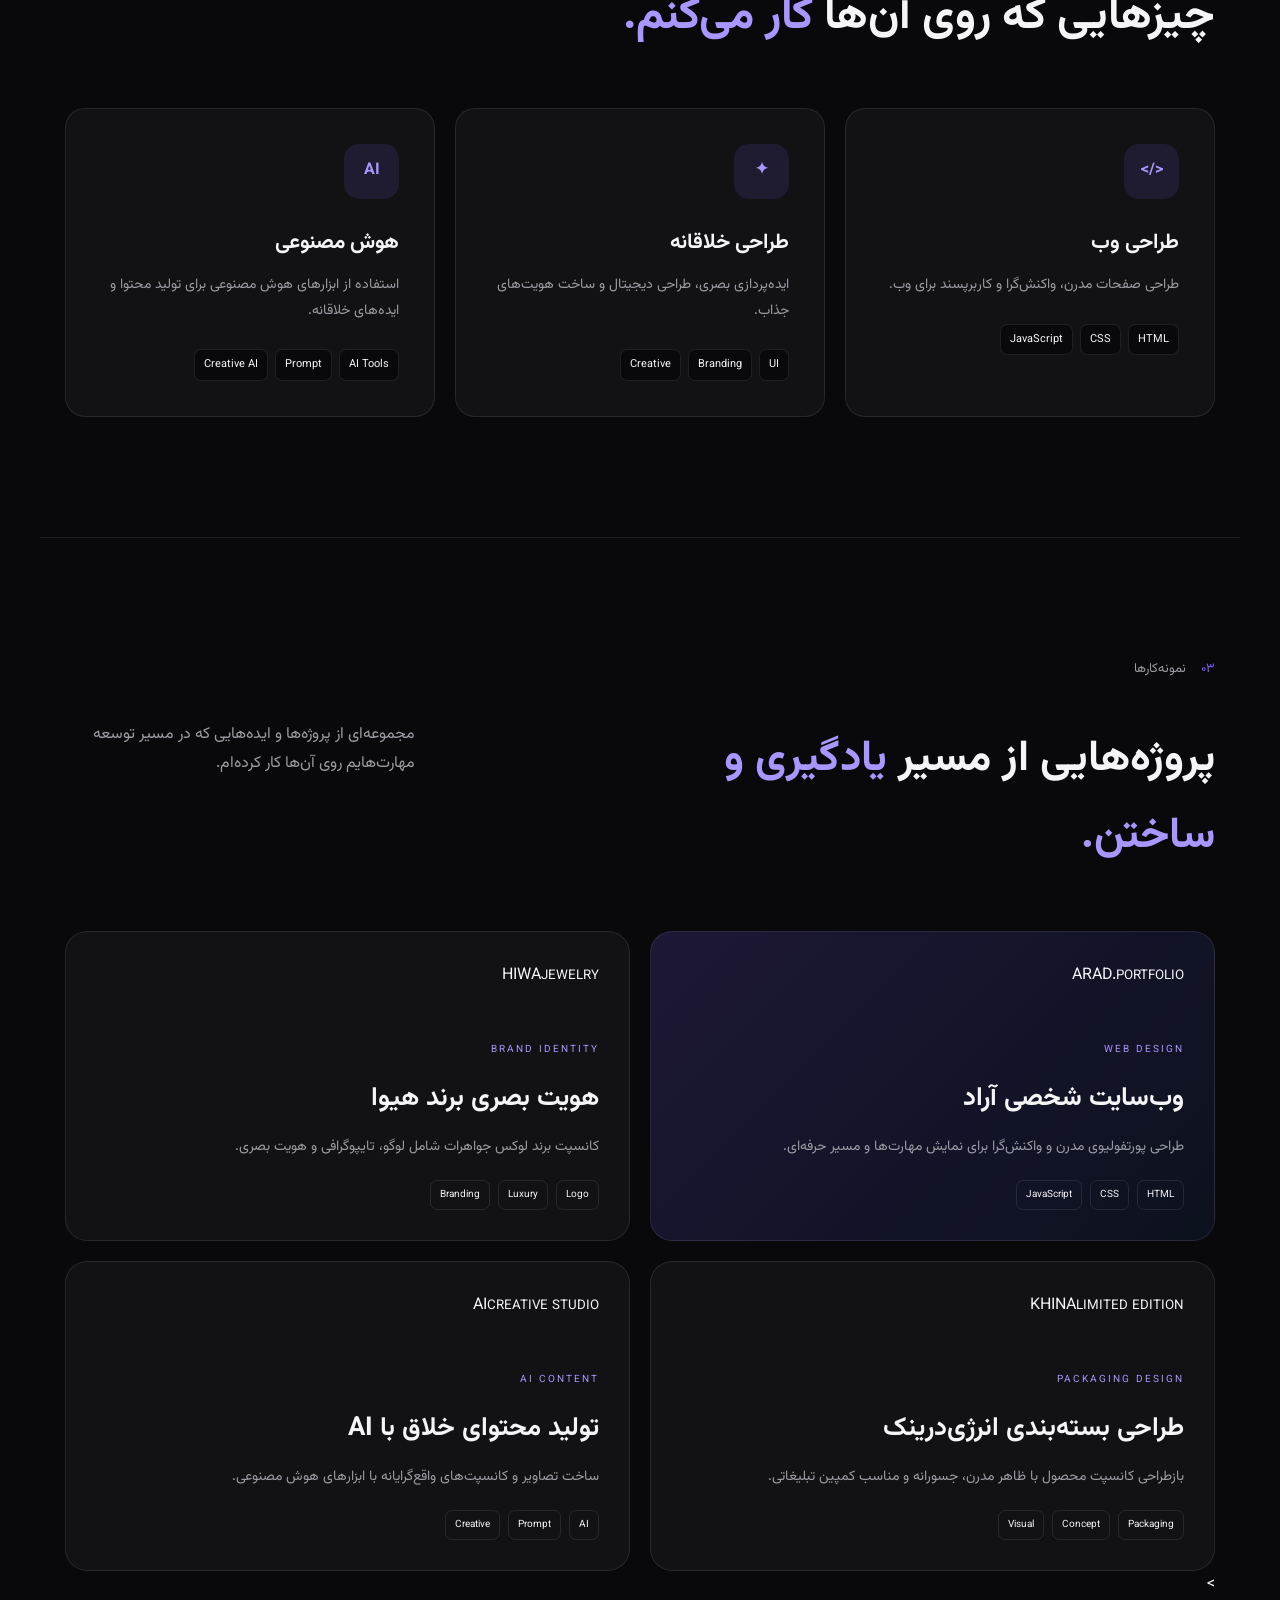
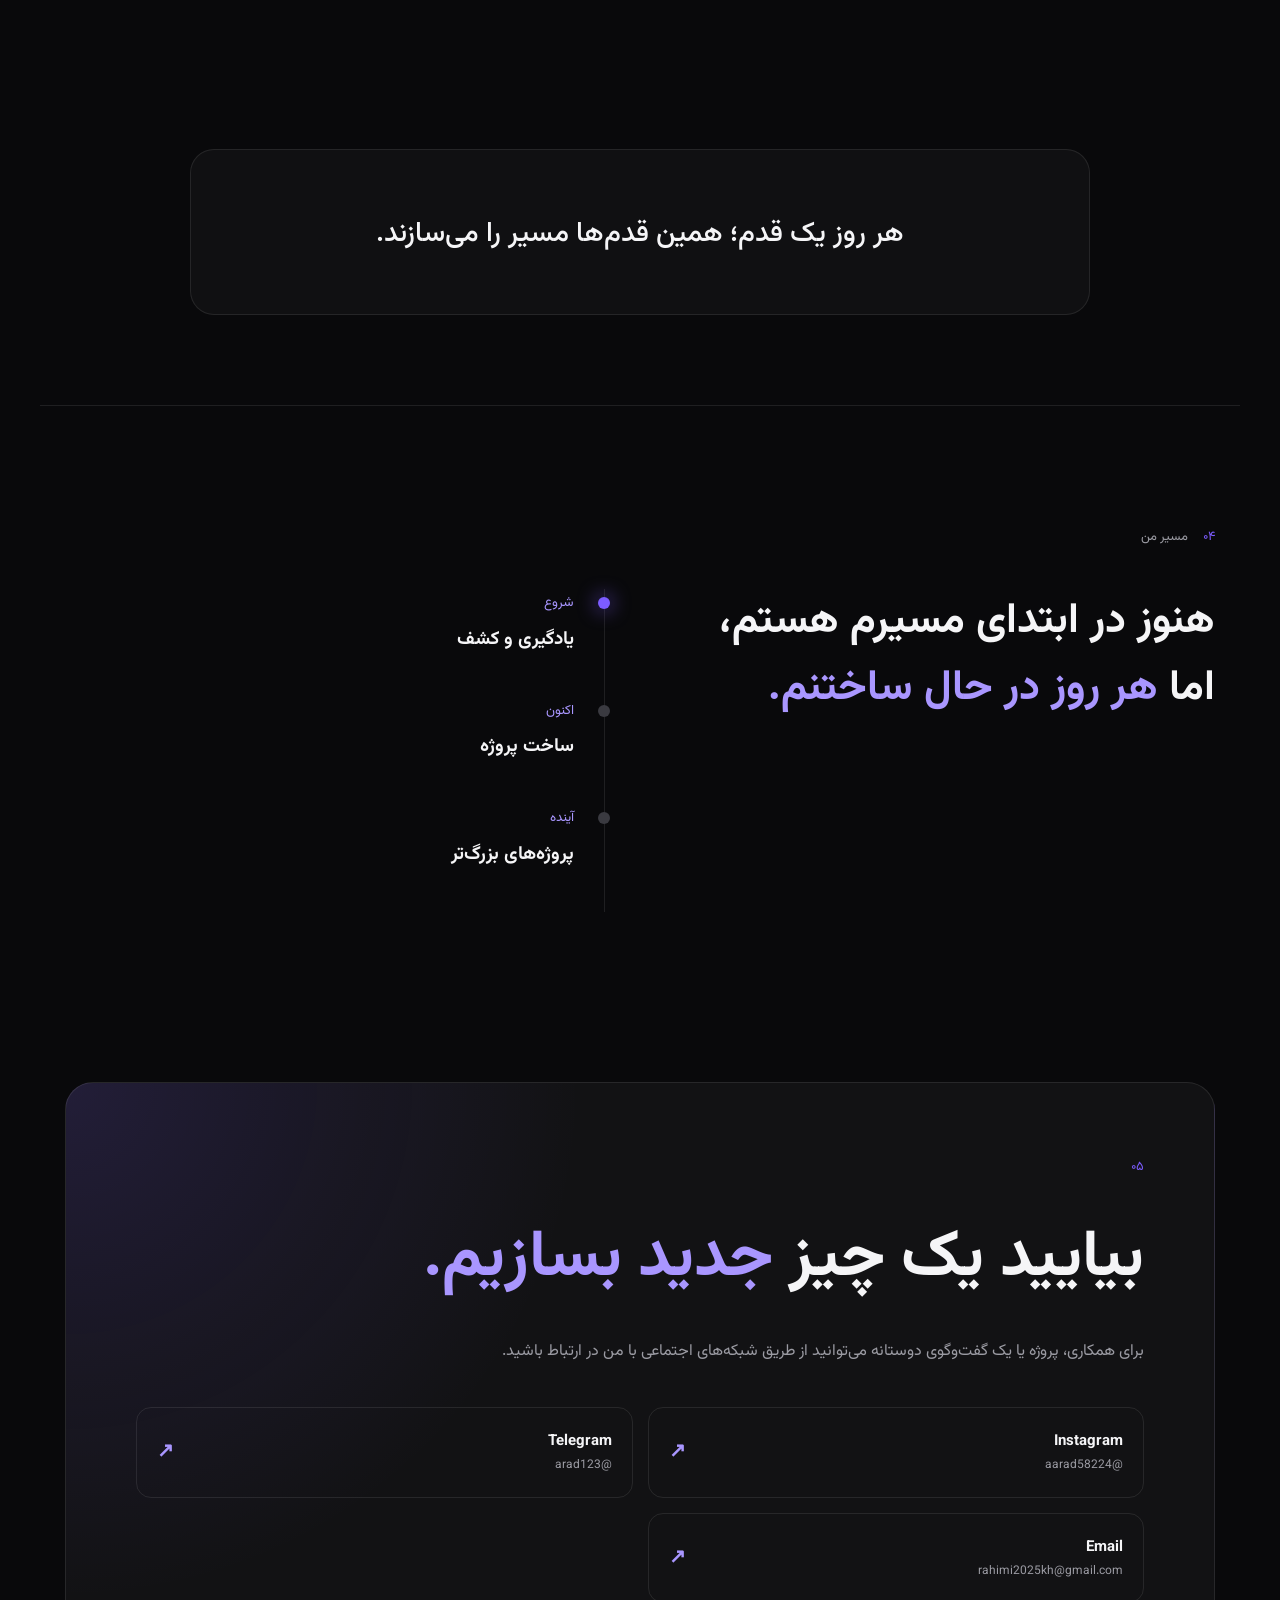
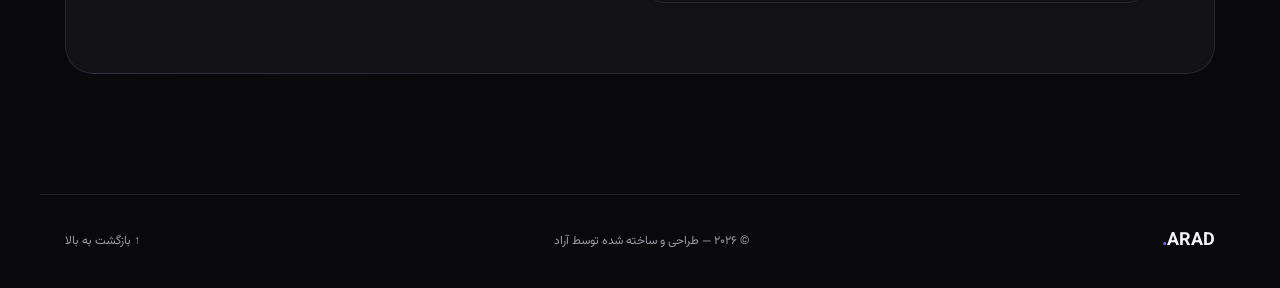
==== commit aec3caa6: "Add visible portfolio previews and shorten page spacing" ====
--- a/index.html
+++ b/index.html
@@ -12,7 +12,7 @@
 
     <title>آراد | طراح و سازنده دیجیتال</title>
 
-    <link rel="stylesheet" href="style.css?v=20260903-2">
+    <link rel="stylesheet" href="style.css?v=20260903-4">
 </head>
 
 <body>
@@ -141,7 +141,7 @@
 
                 <div>
 
-                    <strong>04+</strong>
+                    <strong>06+</strong>
 
                     <span>پروژه</span>
 
@@ -462,300 +462,47 @@
 
         <div class="projects-grid">
 
-
-            <!-- پروژه 1 -->
-
             <article class="project-card featured-project">
-
-                <div class="project-top">
-
-                    <span class="project-number">
-
-                        ۰۱
-
-                    </span>
-
-
-                    <span class="project-icon">
-
-                        ↗
-
-                    </span>
-
-                </div>
-
-
+                <div class="project-preview preview-web"><span>ARAD.</span><small>PORTFOLIO</small></div>
                 <div class="project-content">
-
-                    <span class="project-category">
-
-                        WEB DESIGN
-
-                    </span>
-
-
-                    <h3>
-
-                        وب‌سایت شخصی آراد
-
-                    </h3>
-
-
-                    <p>
-
-                        طراحی و توسعه یک پورتفولیوی شخصی
-                        برای نمایش مهارت‌ها، پروژه‌ها و مسیر حرفه‌ای.
-
-                    </p>
-
-
-                    <div class="project-tags">
-
-                        <span>HTML</span>
-
-                        <span>CSS</span>
-
-                        <span>JavaScript</span>
-
-                    </div>
-
-                </div>
-
+                    <span class="project-category">WEB DESIGN</span>
+                    <h3>وب‌سایت شخصی آراد</h3>
+                    <p>طراحی پورتفولیوی مدرن و واکنش‌گرا برای نمایش مهارت‌ها و مسیر حرفه‌ای.</p>
+                    <div class="project-tags"><span>HTML</span><span>CSS</span><span>JavaScript</span></div>
+                </div>
             </article>
 
-
-
-            <!-- پروژه 2 -->
-
             <article class="project-card">
-
-                <div class="project-top">
-
-                    <span class="project-number">
-
-                        ۰۲
-
-                    </span>
-
-
-                    <span class="project-icon">
-
-                        ✦
-
-                    </span>
-
-                </div>
-
-
+                <div class="project-preview preview-brand"><span>HIWA</span><small>JEWELRY</small></div>
                 <div class="project-content">
-
-                    <span class="project-category">
-
-                        CREATIVE DESIGN
-
-                    </span>
-
-
-                    <h3>
-
-                        طراحی هویت بصری برند
-
-                    </h3>
-
-
-                    <p>
-
-                        ایده‌پردازی برای لوگو، رنگ‌بندی
-                        و ساخت هویت دیجیتال برای برندهای شخصی.
-
-                    </p>
-
-
-                    <div class="project-tags">
-
-                        <span>Branding</span>
-
-                        <span>Logo</span>
-
-                        <span>Design</span>
-
-                    </div>
-
-                </div>
-
+                    <span class="project-category">BRAND IDENTITY</span>
+                    <h3>هویت بصری برند هیوا</h3>
+                    <p>کانسپت برند لوکس جواهرات شامل لوگو، تایپوگرافی و هویت بصری.</p>
+                    <div class="project-tags"><span>Logo</span><span>Luxury</span><span>Branding</span></div>
+                </div>
             </article>
 
-
-
-            <!-- پروژه 3 -->
-
             <article class="project-card">
-
-                <div class="project-top">
-
-                    <span class="project-number">
-
-                        ۰۳
-
-                    </span>
-
-
-                    <span class="project-icon">
-
-                        AI
-
-                    </span>
-
-                </div>
-
-
+                <div class="project-preview preview-pack"><span>KHINA</span><small>LIMITED EDITION</small></div>
                 <div class="project-content">
-
-                    <span class="project-category">
-
-                        ARTIFICIAL INTELLIGENCE
-
-                    </span>
-
-
-                    <h3>
-
-                        تولید محتوای خلاق با AI
-
-                    </h3>
-
-
-                    <p>
-
-                        استفاده از ابزارهای هوش مصنوعی
-                        برای تولید تصویر، محتوا و ایده‌های خلاقانه.
-
-                    </p>
-
-
-                    <div class="project-tags">
-
-                        <span>AI</span>
-
-                        <span>Prompt</span>
-
-                        <span>Creative</span>
-
-                    </div>
-
-                </div>
-
+                    <span class="project-category">PACKAGING DESIGN</span>
+                    <h3>طراحی بسته‌بندی انرژی‌درینک</h3>
+                    <p>بازطراحی کانسپت محصول با ظاهر مدرن، جسورانه و مناسب کمپین تبلیغاتی.</p>
+                    <div class="project-tags"><span>Packaging</span><span>Concept</span><span>Visual</span></div>
+                </div>
             </article>
 
-
-
-            <!-- پروژه 4 -->
-
             <article class="project-card">
-
-                <div class="project-top">
-
-                    <span class="project-number">
-
-                        ۰۴
-
-                    </span>
-
-
-                    <span class="project-icon">
-
-                        ◉
-
-                    </span>
-
-                </div>
-
-
+                <div class="project-preview preview-ai"><span>AI</span><small>CREATIVE STUDIO</small></div>
                 <div class="project-content">
-
-                    <span class="project-category">
-
-                        UI DESIGN
-
-                    </span>
-
-
-                    <h3>
-
-                        رابط کاربری مدرن
-
-                    </h3>
-
-
-                    <p>
-
-                        طراحی رابط‌های کاربری مینیمال،
-                        مدرن و واکنش‌گرا با تمرکز بر تجربه کاربر.
-
-                    </p>
-
-
-                    <div class="project-tags">
-
-                        <span>UI</span>
-
-                        <span>UX</span>
-
-                        <span>Responsive</span>
-
-                    </div>
-
-                </div>
-
+                    <span class="project-category">AI CONTENT</span>
+                    <h3>تولید محتوای خلاق با AI</h3>
+                    <p>ساخت تصاویر و کانسپت‌های واقع‌گرایانه با ابزارهای هوش مصنوعی.</p>
+                    <div class="project-tags"><span>AI</span><span>Prompt</span><span>Creative</span></div>
+                </div>
             </article>
 
-
-            <!-- پروژه 5 -->
-
-            <article class="project-card">
-
-                <div class="project-top">
-                    <span class="project-number">۰۵</span>
-                    <span class="project-icon">◆</span>
-                </div>
-
-                <div class="project-content">
-                    <span class="project-category">BRAND CONCEPT</span>
-                    <h3>هویت بصری برند جواهرات</h3>
-                    <p>طراحی کانسپت لوکس شامل لوگو، تایپوگرافی و سبک بصری برای یک برند مدرن.</p>
-                    <div class="project-tags">
-                        <span>Luxury</span>
-                        <span>Branding</span>
-                        <span>Identity</span>
-                    </div>
-                </div>
-
-            </article>
-
-
-            <!-- پروژه 6 -->
-
-            <article class="project-card">
-
-                <div class="project-top">
-                    <span class="project-number">۰۶</span>
-                    <span class="project-icon">✦</span>
-                </div>
-
-                <div class="project-content">
-                    <span class="project-category">DIGITAL CONTENT</span>
-                    <h3>محتوای بصری و تبلیغاتی</h3>
-                    <p>خلق تصاویر و کانسپت‌های تبلیغاتی با ترکیب طراحی خلاقانه و ابزارهای هوش مصنوعی.</p>
-                    <div class="project-tags">
-                        <span>Visual</span>
-                        <span>AI</span>
-                        <span>Content</span>
-                    </div>
-                </div>
-
-            </article>
-
-        </div>
+        </div>>
 
     </section>
 
@@ -764,9 +511,7 @@
 
     <section class="motivation-section">
         <div class="motivation-box">
-            <span>✦</span>
-            <p>«قرار نیست یک‌شبه به مقصد برسی؛ کافی است امروز، از دیروزت یک قدم جلوتر باشی.»</p>
-            <small>ساختن ادامه دارد.</small>
+            <p>هر روز یک قدم؛ همین قدم‌ها مسیر را می‌سازند.</p>
         </div>
     </section>
 
@@ -979,7 +724,7 @@
     </footer>
 
 
-    <script src="script.js?v=20260903-2"></script>
+    <script src="script.js?v=20260903-4"></script>
 
 </body>
 
--- a/style.css
+++ b/style.css
@@ -1592,4 +1592,37 @@
         width: min(330px, 85vw);
         height: 440px;
     }
+}
+
+/* انگیزشی */
+.motivation-section {
+    padding: 30px 7% 90px;
+}
+.motivation-box {
+    max-width: 900px;
+    margin: auto;
+    padding: 42px 45px;
+    text-align: center;
+    border: 1px solid var(--border);
+    border-radius: 24px;
+    background: rgba(255,255,255,.03);
+}
+.motivation-box > span {
+    font-size: 22px;
+    color: var(--accent);
+}
+.motivation-box p {
+    margin: 16px auto 10px;
+    font-size: clamp(19px, 2.4vw, 28px);
+    line-height: 1.9;
+    font-weight: 500;
+    max-width: 750px;
+}
+.motivation-box small {
+    opacity: .55;
+    letter-spacing: 1px;
+}
+@media (max-width: 600px) {
+    .motivation-section { padding: 20px 5% 65px; }
+    .motivation-box { padding: 30px 22px; }
 }
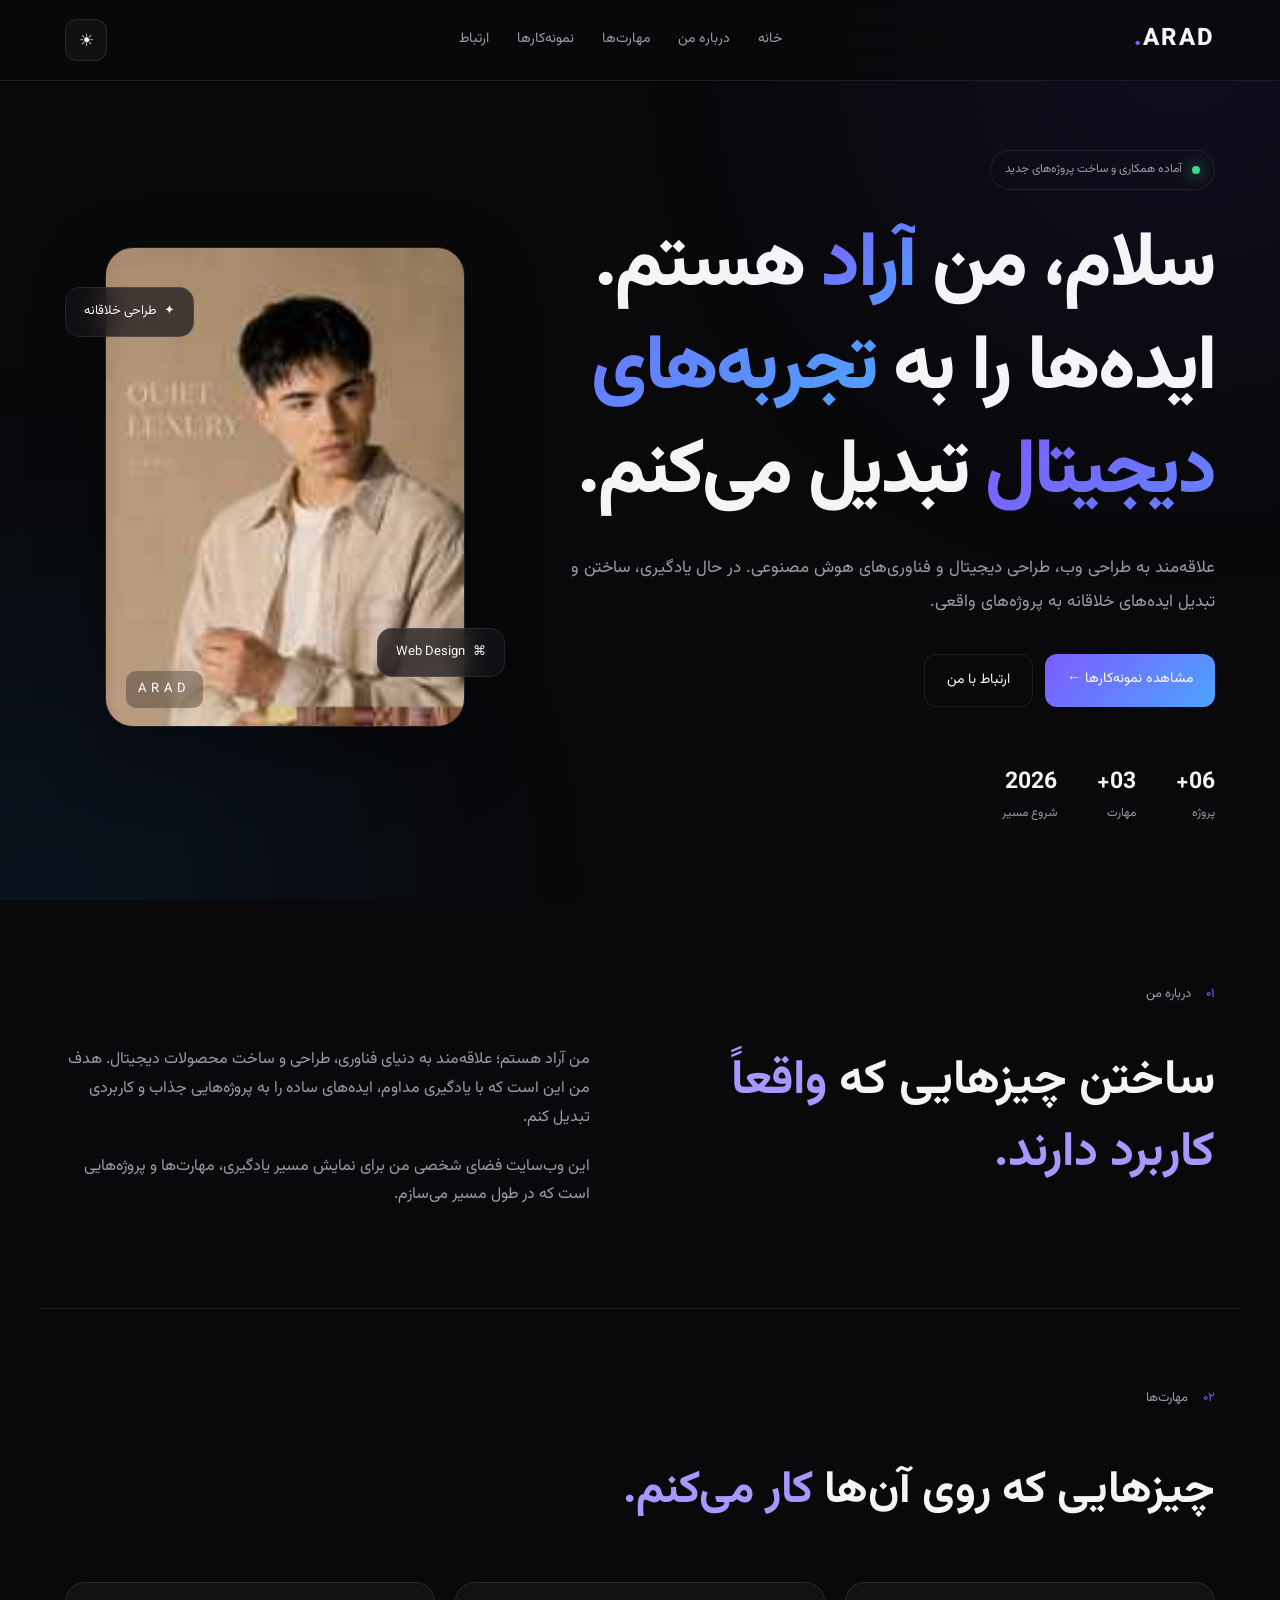
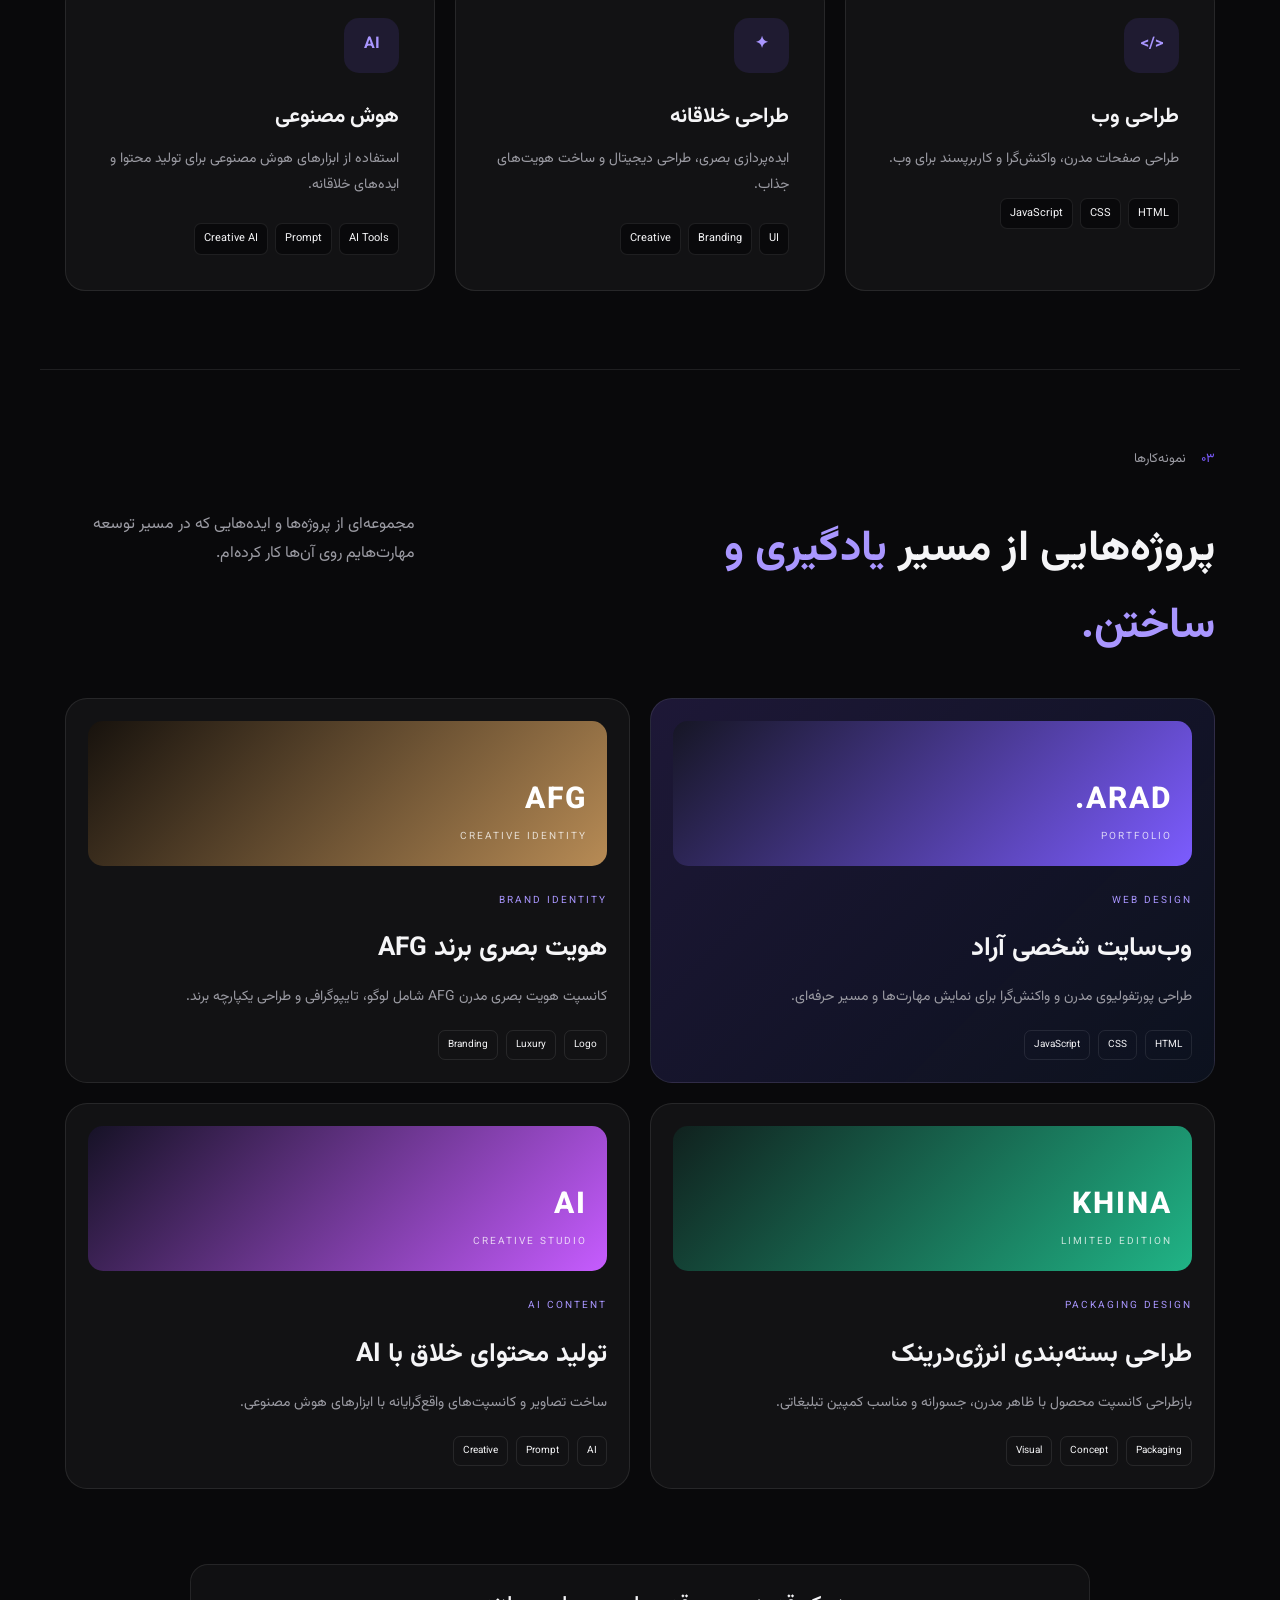
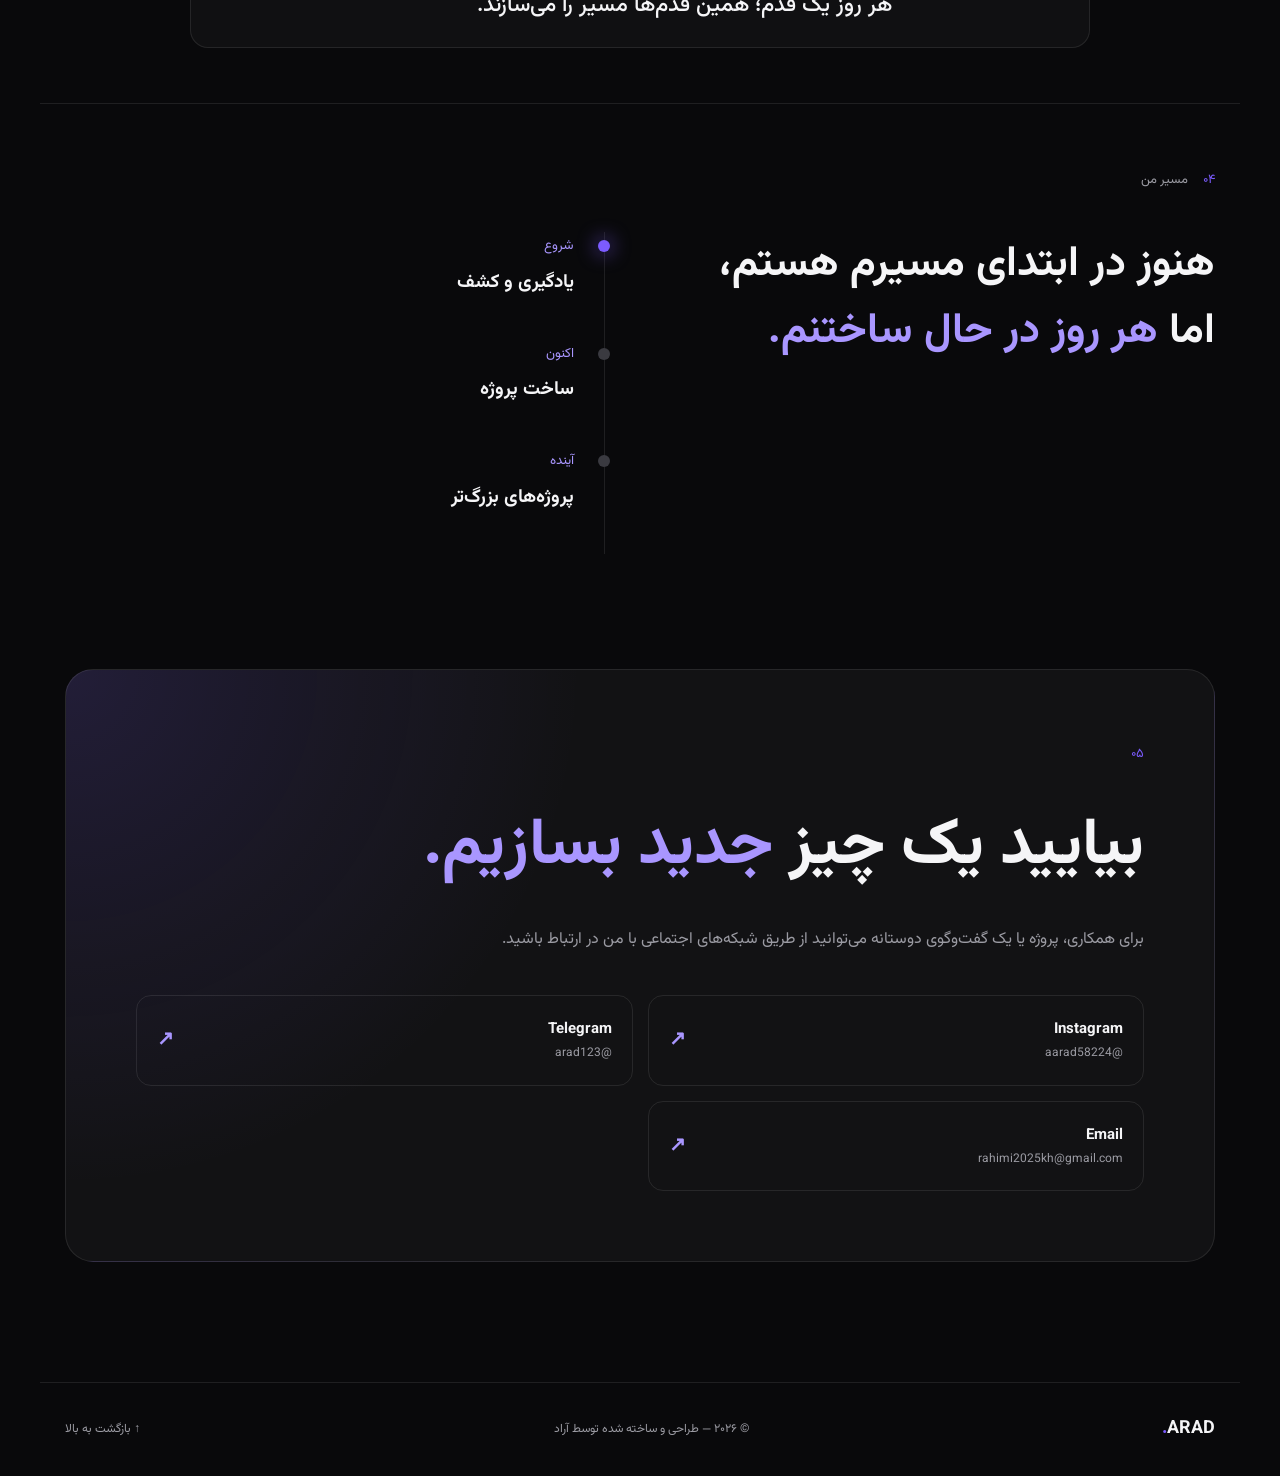
==== commit 857b6639: "Replace HIWA project with AFG branding and fix markup" ====
--- a/index.html
+++ b/index.html
@@ -473,11 +473,11 @@
             </article>
 
             <article class="project-card">
-                <div class="project-preview preview-brand"><span>HIWA</span><small>JEWELRY</small></div>
+                <div class="project-preview preview-brand"><span>AFG</span><small>CREATIVE IDENTITY</small></div>
                 <div class="project-content">
                     <span class="project-category">BRAND IDENTITY</span>
-                    <h3>هویت بصری برند هیوا</h3>
-                    <p>کانسپت برند لوکس جواهرات شامل لوگو، تایپوگرافی و هویت بصری.</p>
+                    <h3>هویت بصری برند AFG</h3>
+                    <p>کانسپت هویت بصری مدرن AFG شامل لوگو، تایپوگرافی و طراحی یکپارچه برند.</p>
                     <div class="project-tags"><span>Logo</span><span>Luxury</span><span>Branding</span></div>
                 </div>
             </article>
@@ -502,7 +502,7 @@
                 </div>
             </article>
 
-        </div>>
+        </div>
 
     </section>
 
--- a/style.css
+++ b/style.css
@@ -1625,4 +1625,40 @@
 @media (max-width: 600px) {
     .motivation-section { padding: 20px 5% 65px; }
     .motivation-box { padding: 30px 22px; }
+}
+
+/* نسخه فشرده‌تر سایت */
+.section { padding: 78px 25px; }
+.projects-section { padding-bottom: 55px; }
+.projects-heading { margin-bottom: 32px; }
+.project-card { min-height: auto; padding: 22px; }
+.project-preview {
+    height: 145px;
+    border-radius: 15px;
+    margin-bottom: 20px;
+    padding: 20px;
+    display: flex;
+    flex-direction: column;
+    justify-content: flex-end;
+    color: white;
+    overflow: hidden;
+    position: relative;
+    letter-spacing: 2px;
+}
+.project-preview span { font-size: 30px; font-weight: 800; z-index: 1; }
+.project-preview small { font-size: 10px; opacity: .75; z-index: 1; }
+.preview-web { background: linear-gradient(135deg,#161625,#7c5cff); }
+.preview-brand { background: linear-gradient(135deg,#17120d,#b78b55); }
+.preview-pack { background: linear-gradient(135deg,#10211e,#20b486); }
+.preview-ai { background: linear-gradient(135deg,#161226,#c65cff); }
+.motivation-section { padding: 20px 7% 55px; }
+.motivation-box { padding: 22px 30px; border-radius: 18px; }
+.motivation-box p { margin: 0; font-size: clamp(17px,2vw,22px); line-height: 1.7; }
+.motivation-box > span, .motivation-box small { display:none; }
+.journey.section { padding-top: 65px; padding-bottom: 65px; }
+@media (max-width:550px) {
+  .section { padding: 60px 20px; }
+  .projects-section { padding-bottom: 40px; }
+  .project-preview { height: 125px; }
+  .motivation-section { padding-bottom: 40px; }
 }
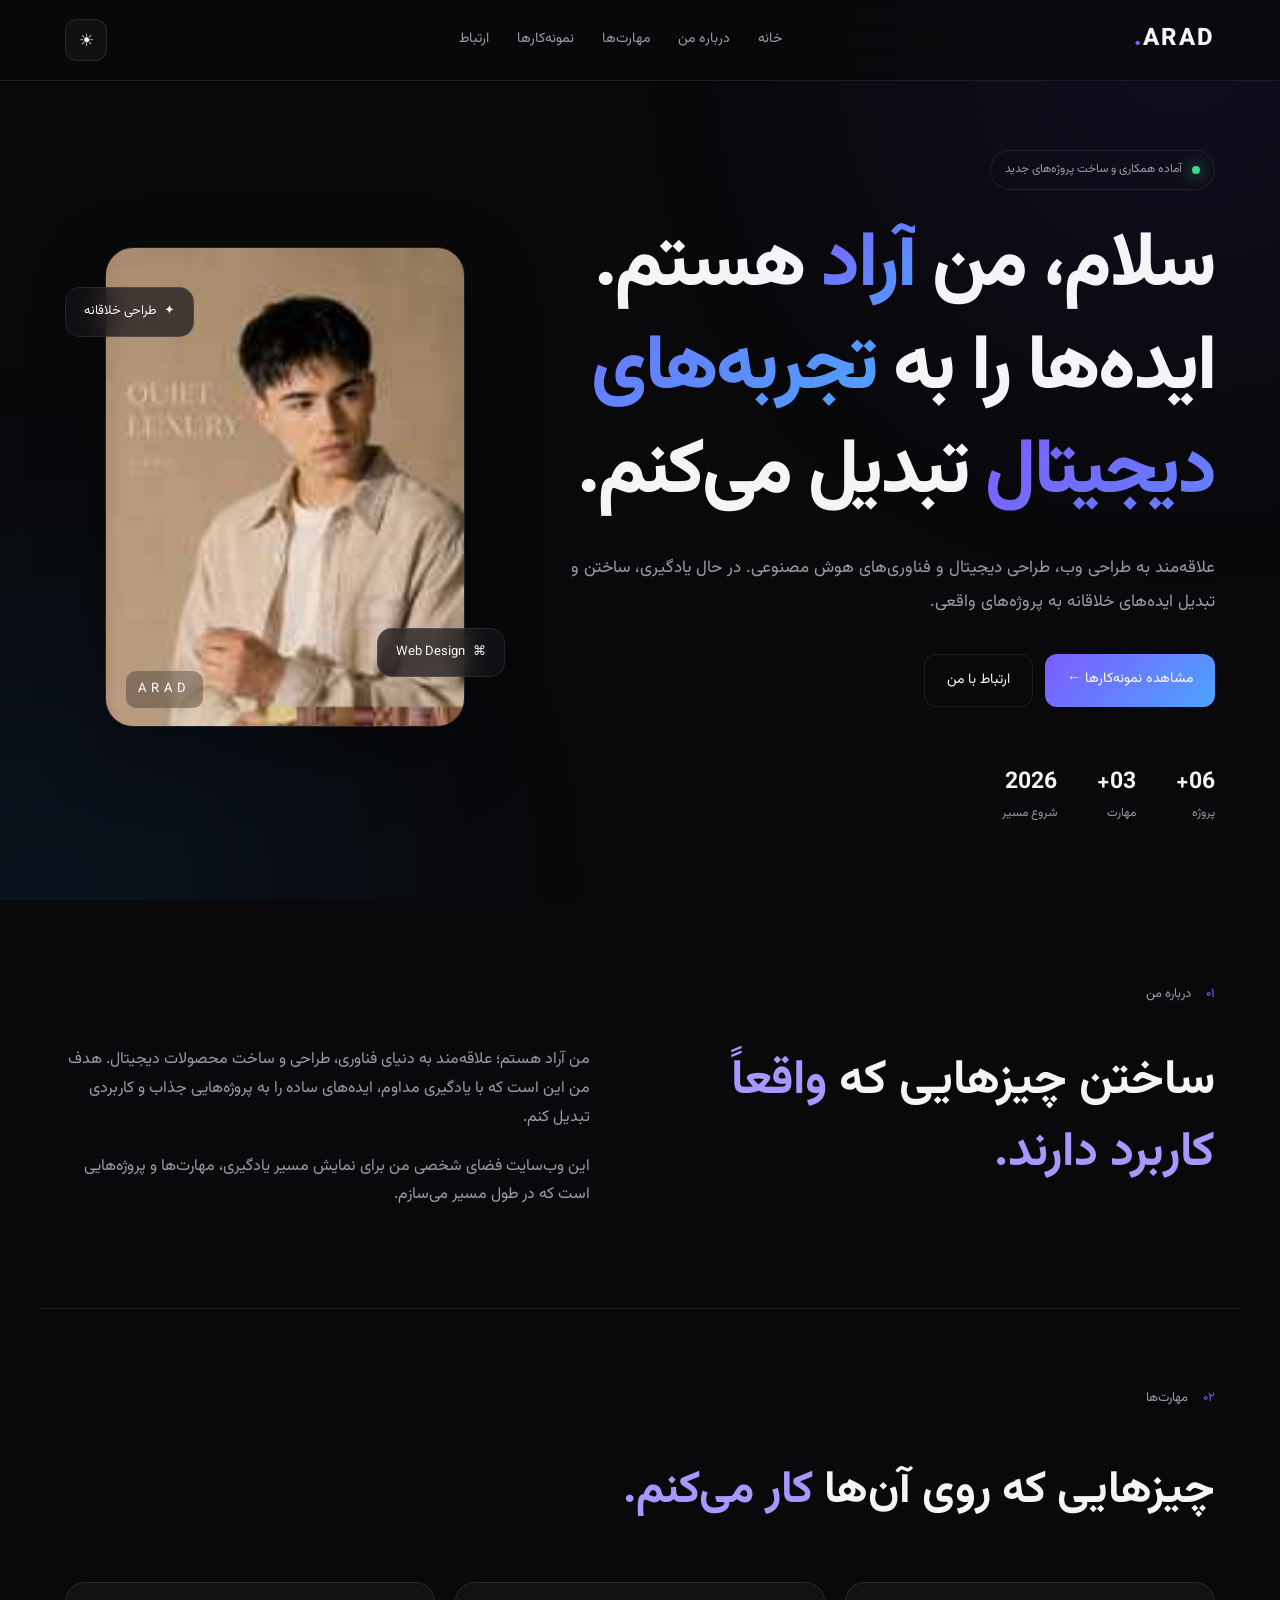
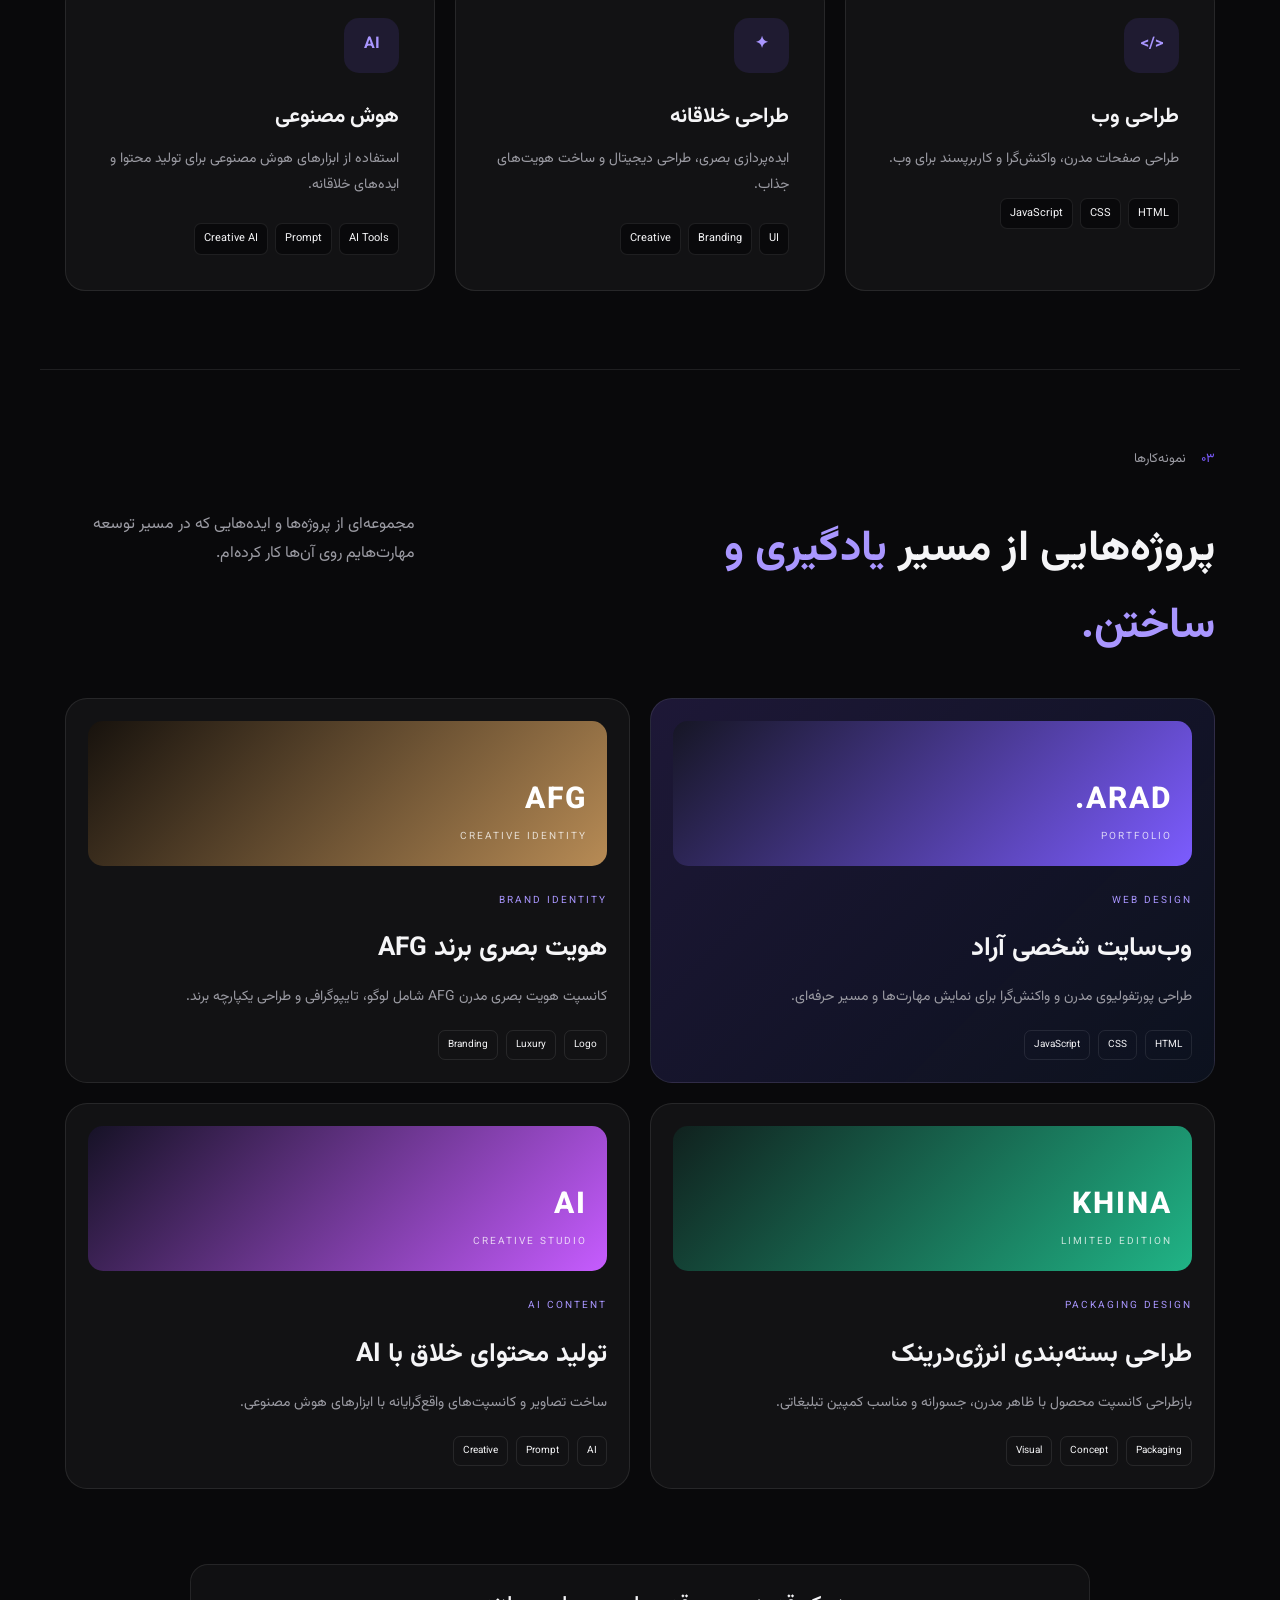
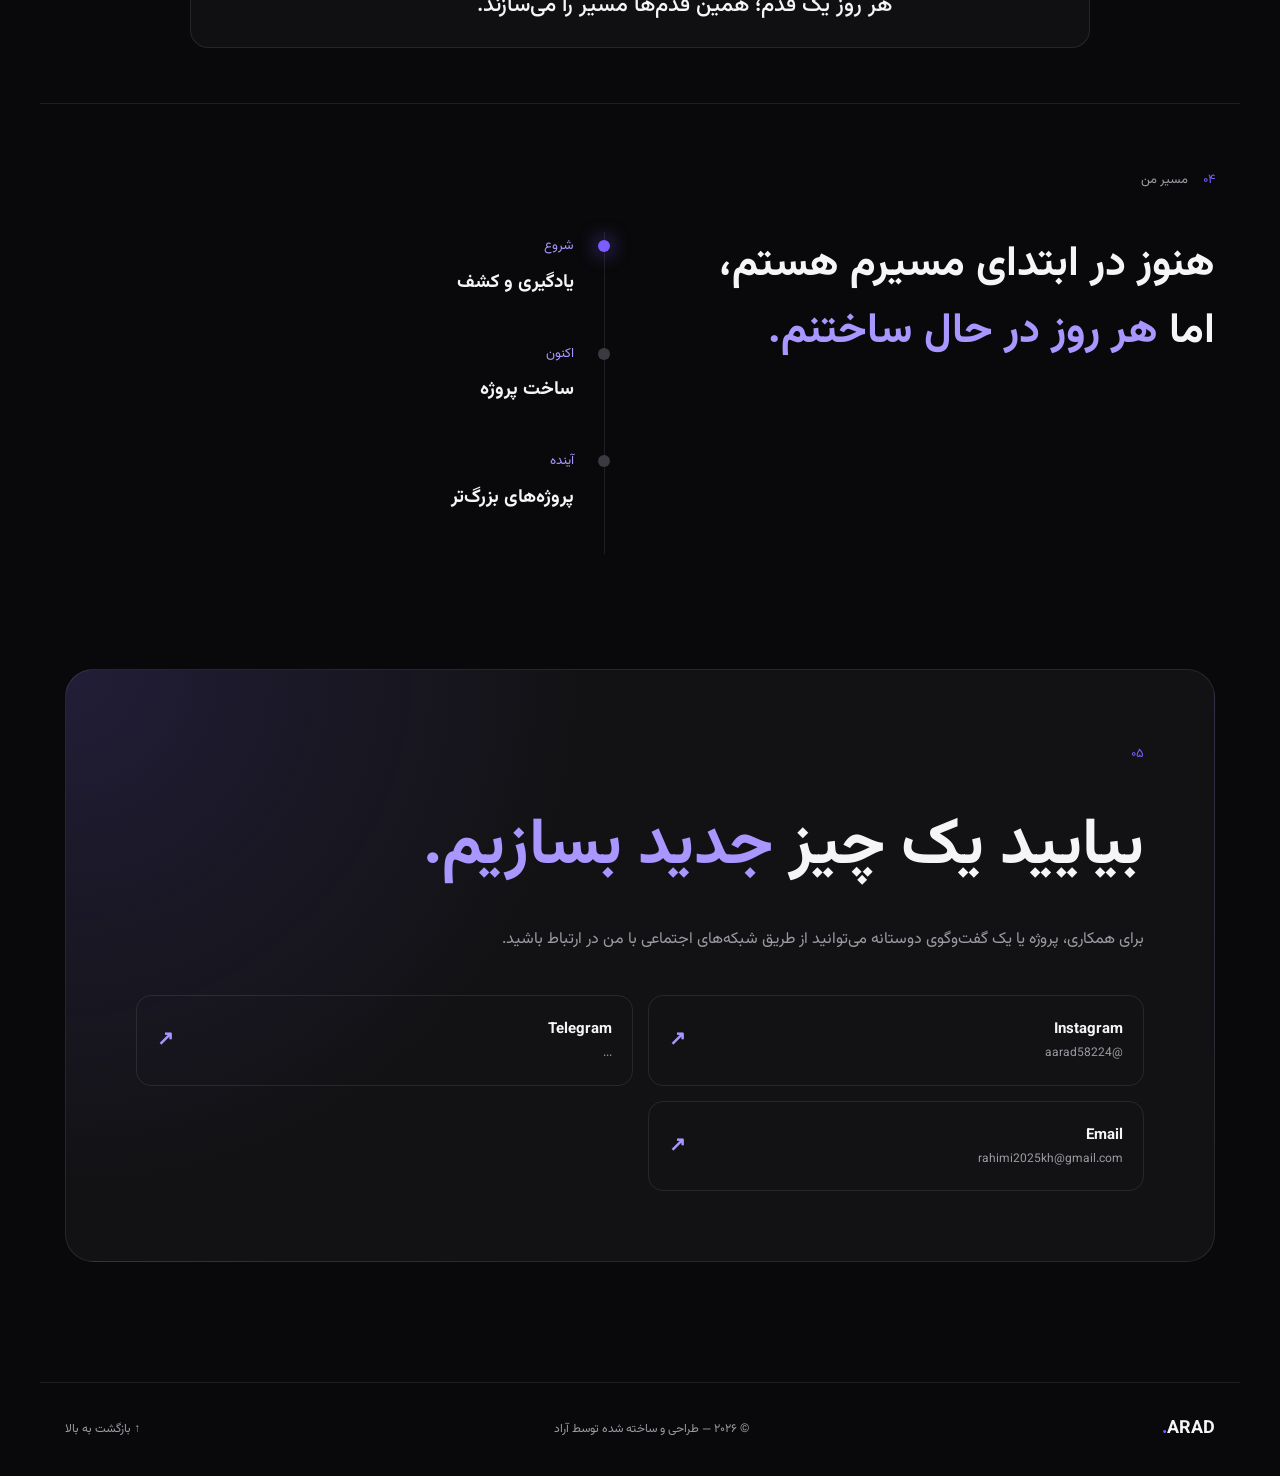
==== commit 72ea90c1: "Remove incorrect Telegram username temporarily" ====
--- a/index.html
+++ b/index.html
@@ -666,7 +666,7 @@
 
                         <strong>Telegram</strong>
 
-                        <span>@arad123</span>
+                        <span>...</span>
 
                     </div>
 
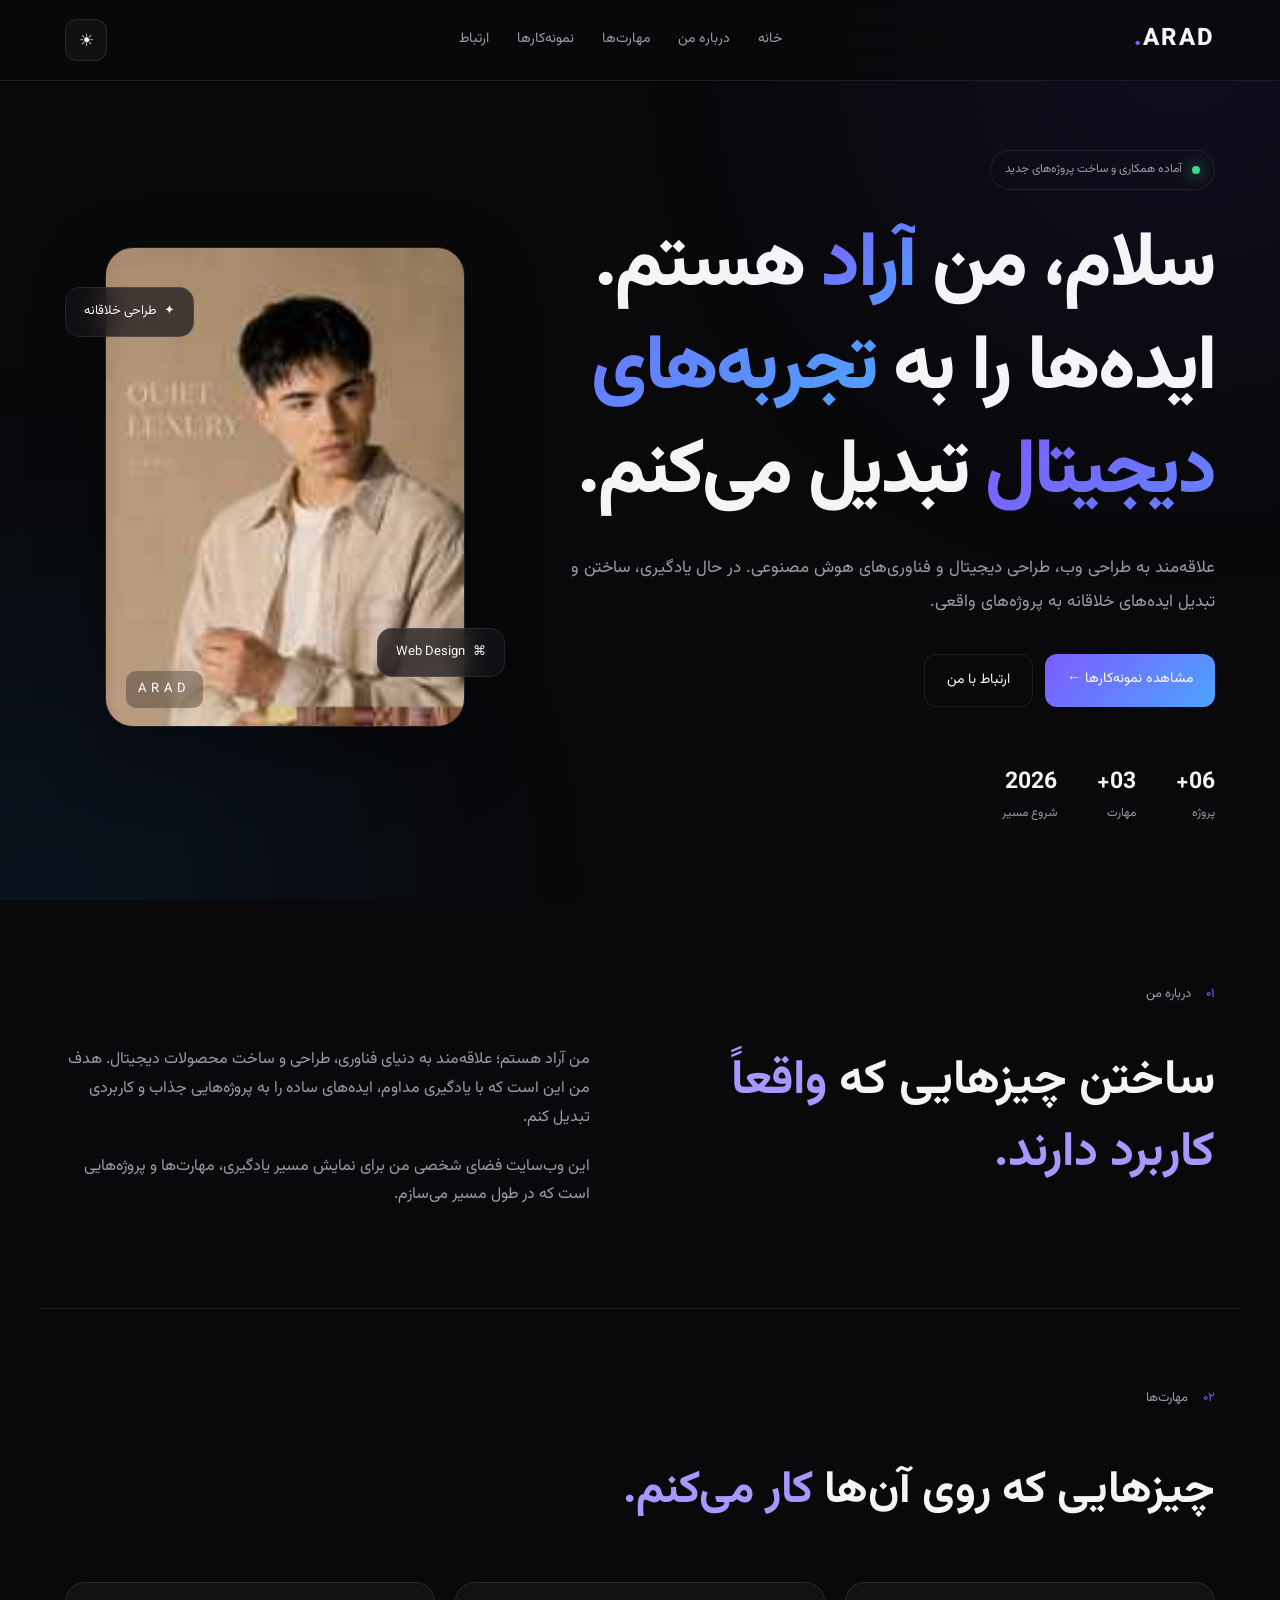
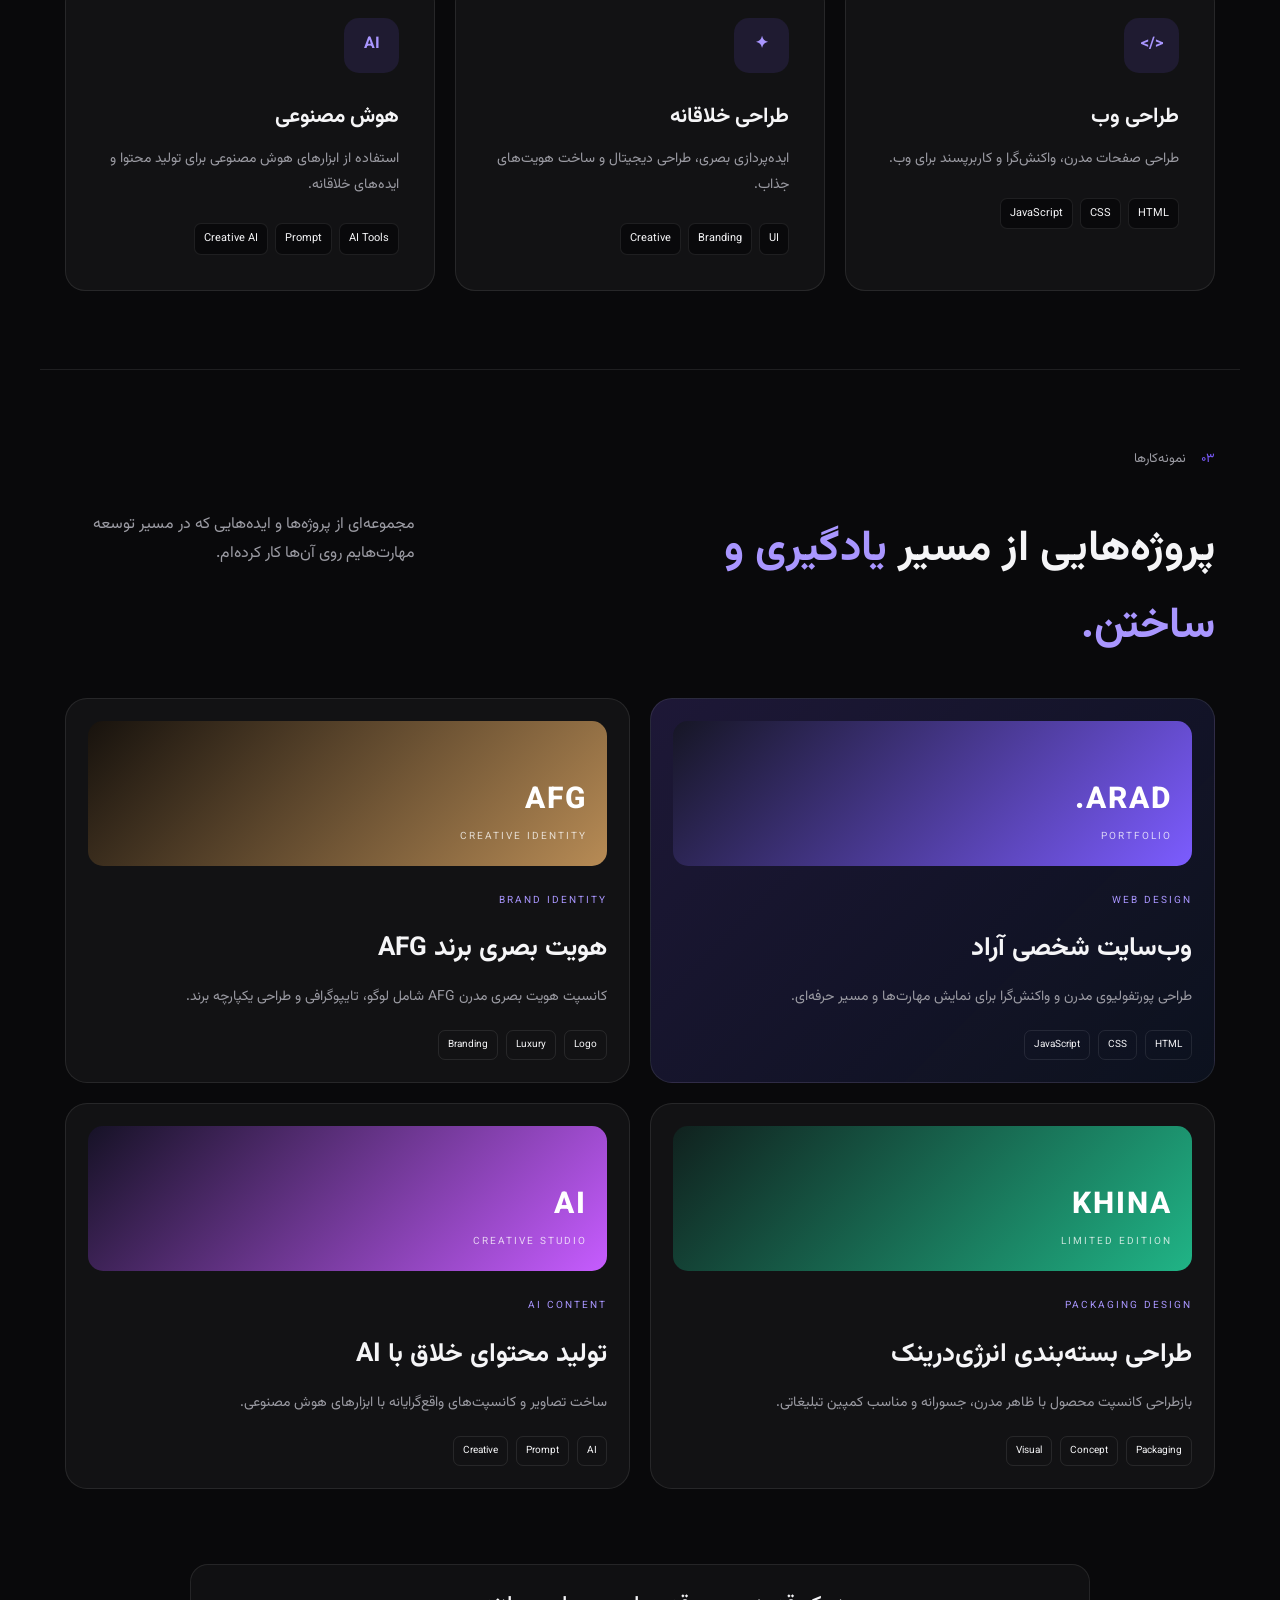
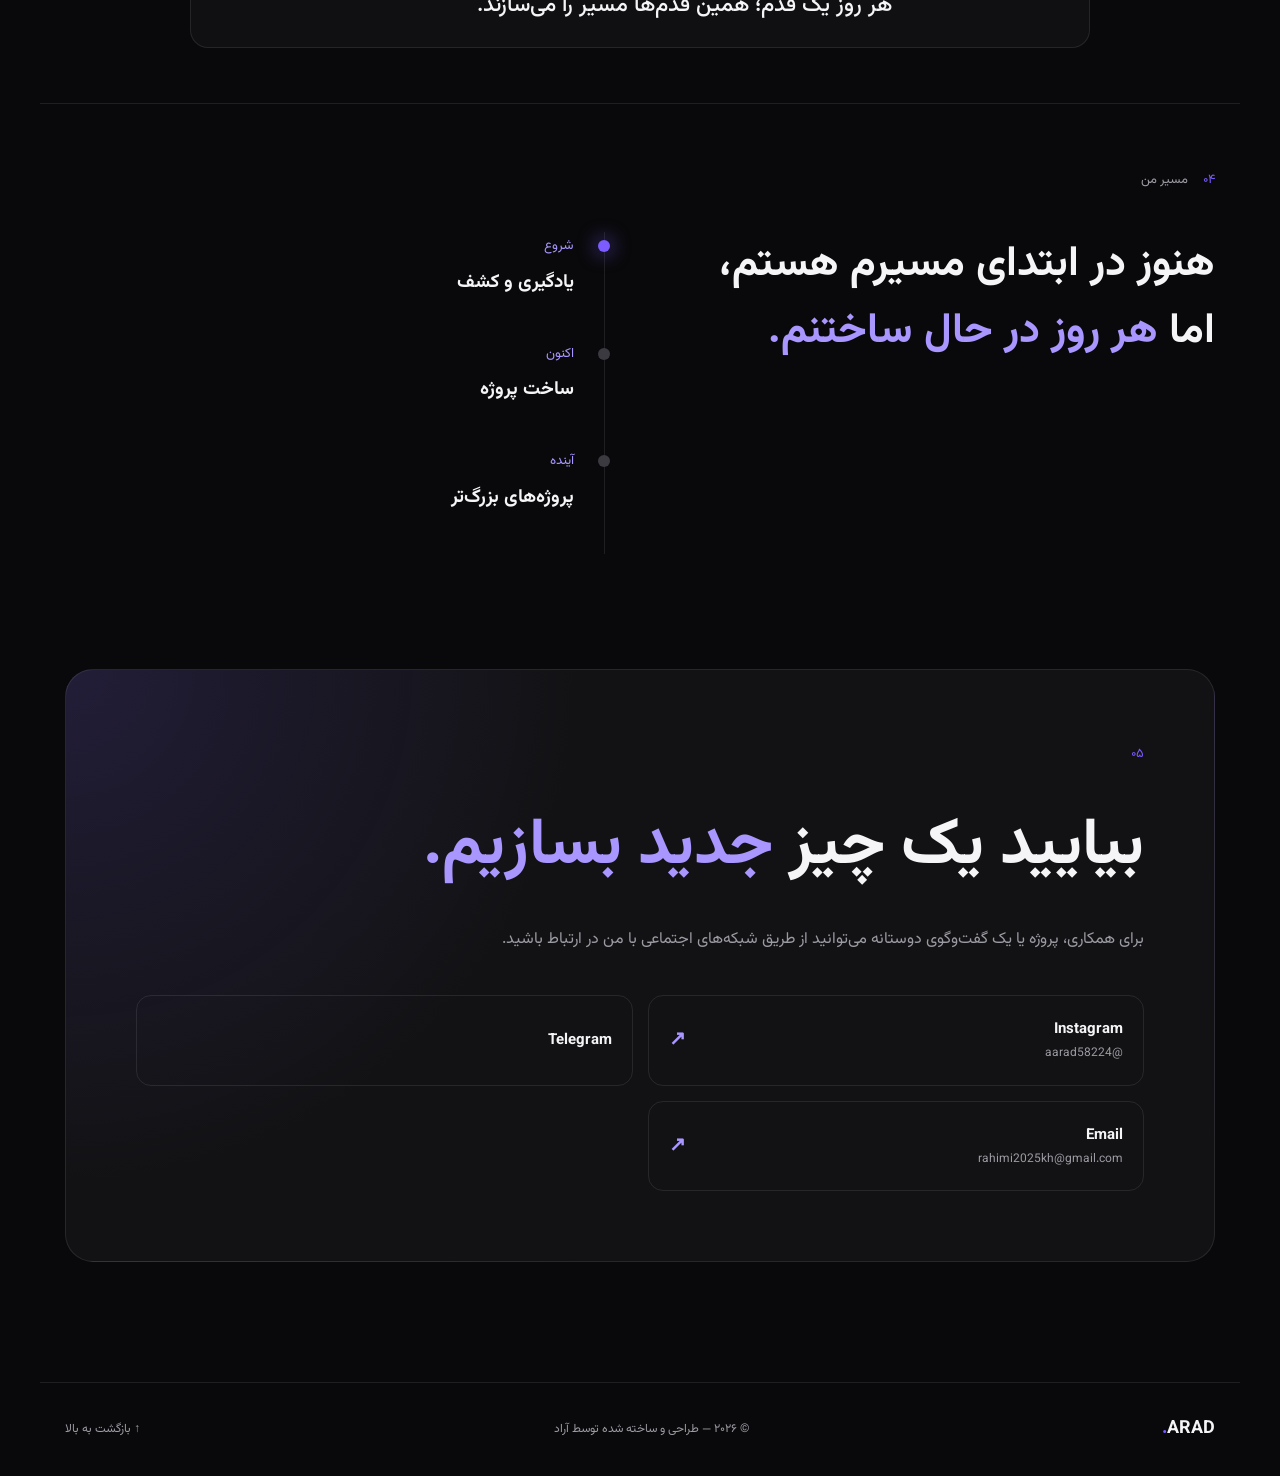
==== commit f98d8f3f: "Disable Telegram link until correct username is added" ====
--- a/index.html
+++ b/index.html
@@ -657,22 +657,11 @@
 
                 <!-- تلگرام -->
 
-                <a href="#"
-                    id="telegramLink"
-                    target="_blank"
-                    class="social-link">
-
+                <div class="social-link" aria-label="Telegram">
                     <div>
-
                         <strong>Telegram</strong>
-
-                        <span>...</span>
-
                     </div>
-
-                    <b>↗</b>
-
-                </a>
+                </div>
 
 
                 <a href="mailto:rahimi2025kh@gmail.com"
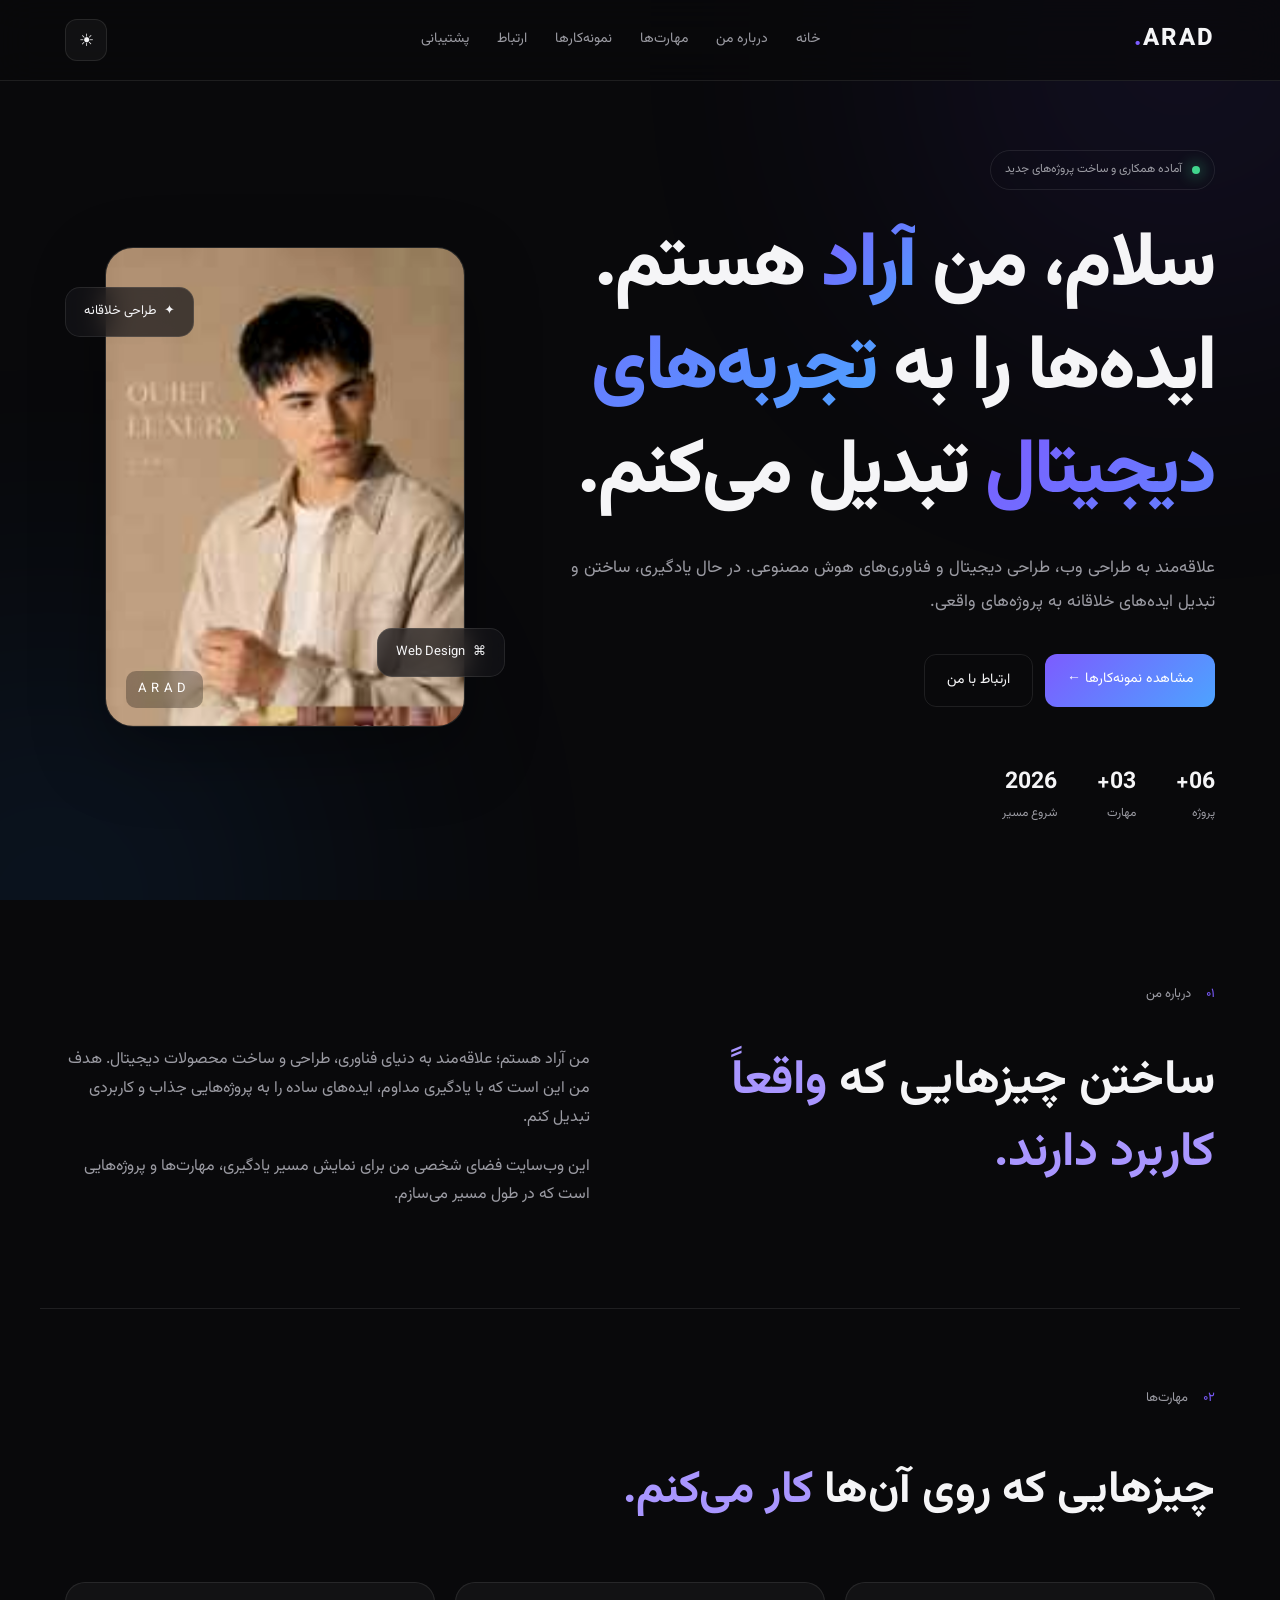
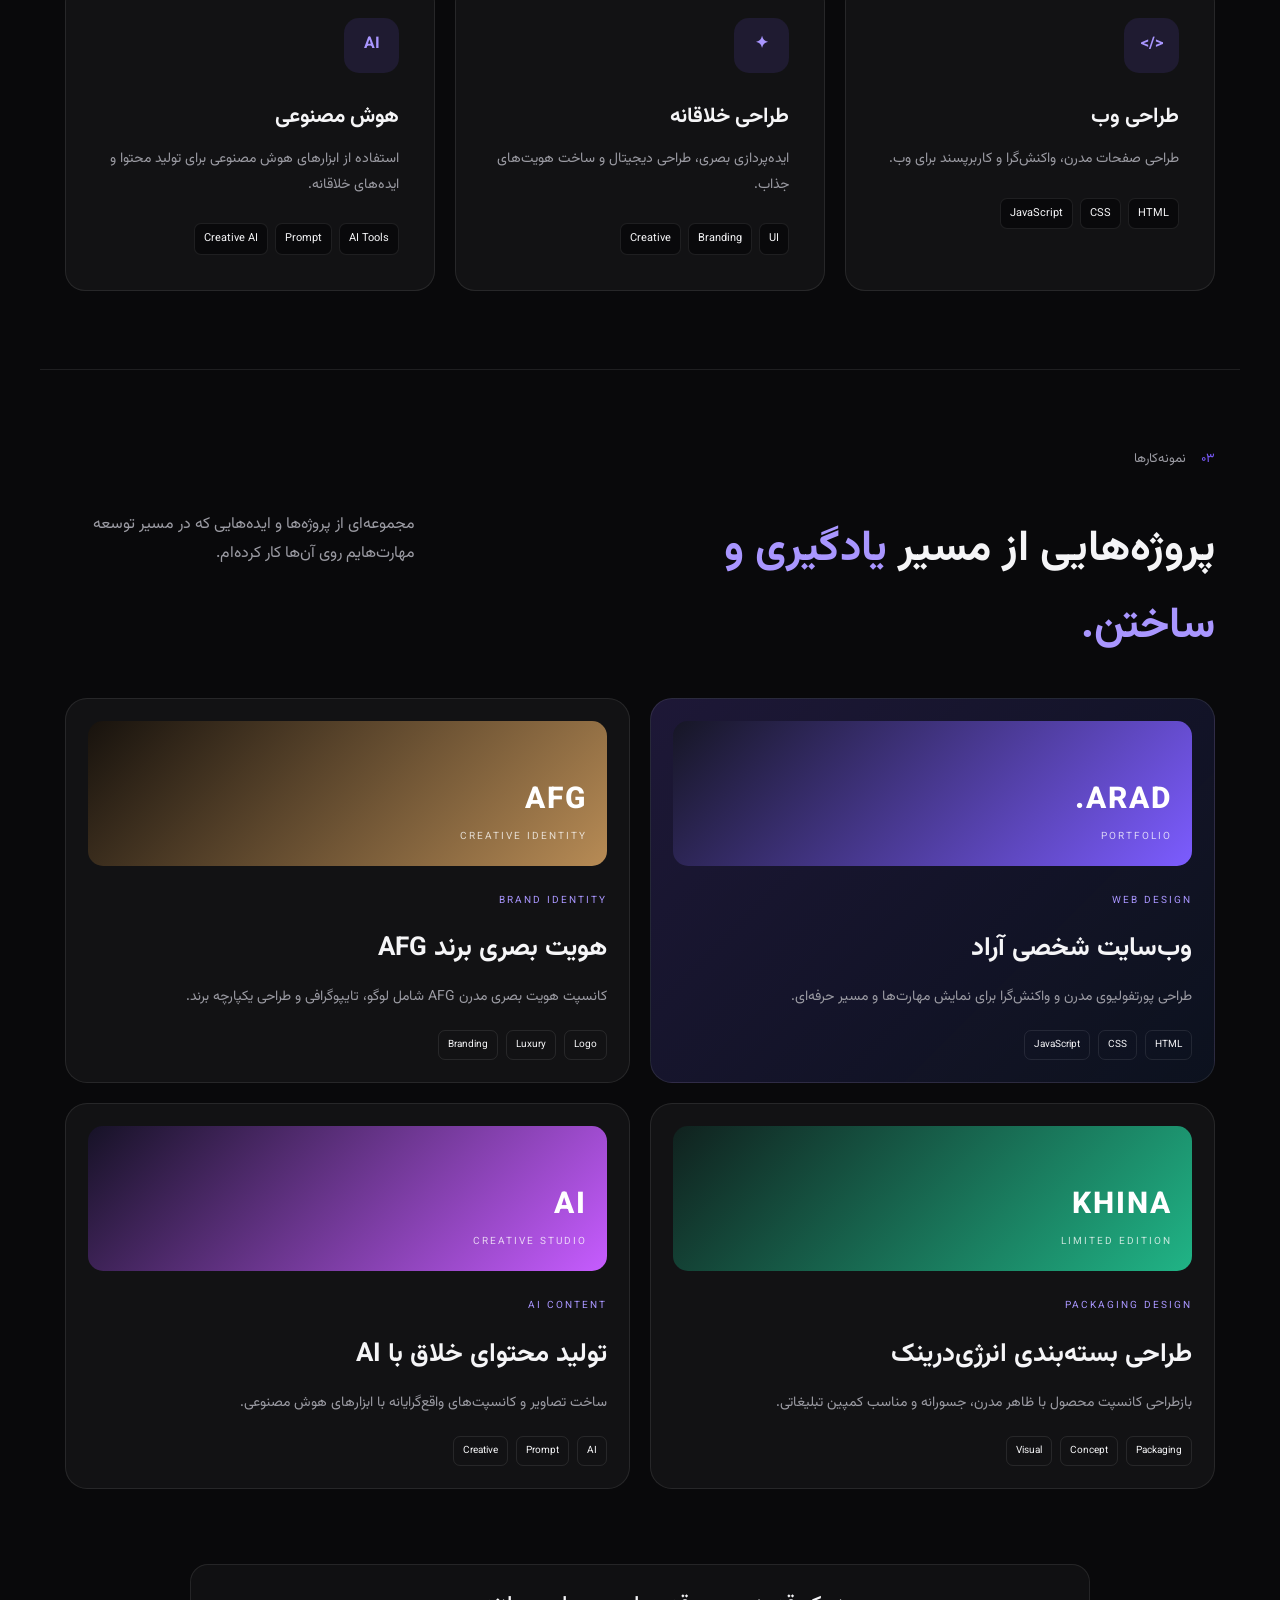
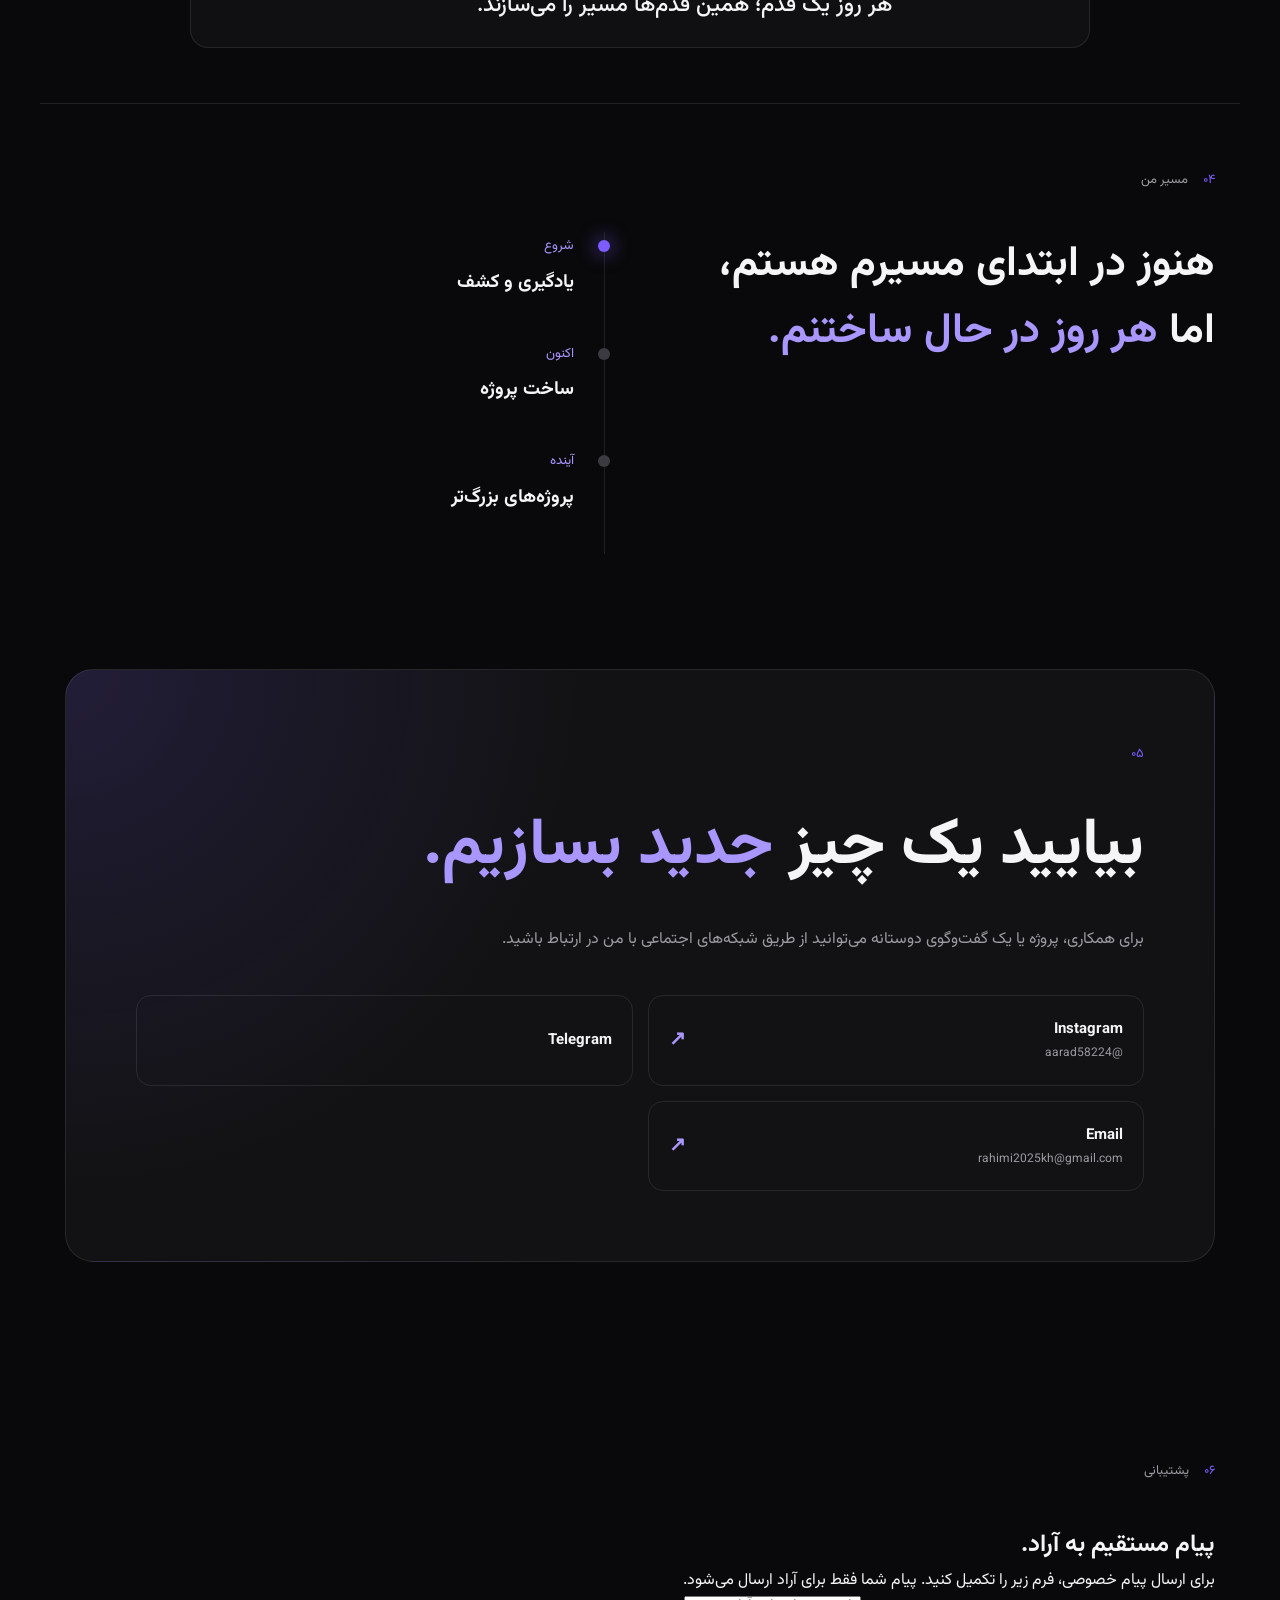
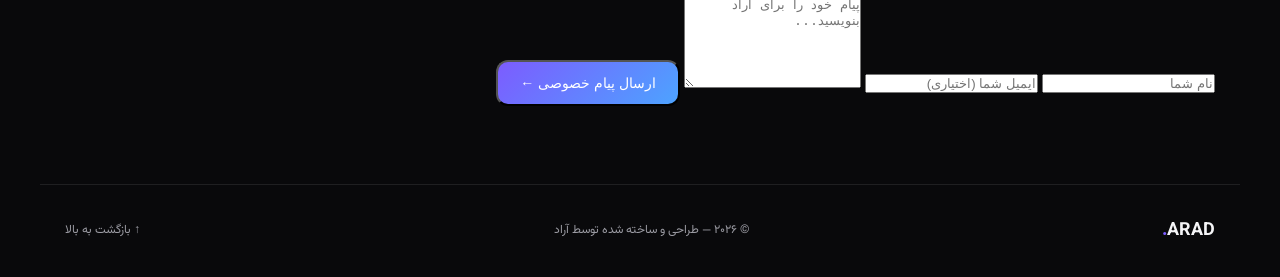
==== commit 15b81d2e: "Add private support messaging section" ====
--- a/index.html
+++ b/index.html
@@ -45,6 +45,8 @@
                 <a href="#projects">نمونه‌کارها</a>
 
                 <a href="#contact">ارتباط</a>
+
+                <a href="#support">پشتیبانی</a>
 
             </div>
 
@@ -684,6 +686,32 @@
 
 
 
+
+    <!-- پشتیبانی و پیام خصوصی -->
+    <section id="support" class="section support-section">
+        <div class="section-header">
+            <span class="section-number">۰۶</span>
+            <p>پشتیبانی</p>
+        </div>
+
+        <div class="support-box">
+            <div>
+                <h2>پیام مستقیم به <span>آراد.</span></h2>
+                <p>برای ارسال پیام خصوصی، فرم زیر را تکمیل کنید. پیام شما فقط برای آراد ارسال می‌شود.</p>
+            </div>
+
+            <form class="support-form" action="https://formsubmit.co/rahimi2025kh@gmail.com" method="POST">
+                <input type="hidden" name="_subject" value="پیام جدید از سایت آراد">
+                <input type="hidden" name="_captcha" value="false">
+                <input type="hidden" name="_template" value="table">
+                <input type="text" name="name" placeholder="نام شما" required>
+                <input type="email" name="email" placeholder="ایمیل شما (اختیاری)">
+                <textarea name="message" rows="6" placeholder="پیام خود را برای آراد بنویسید..." required></textarea>
+                <button type="submit" class="btn primary-btn">ارسال پیام خصوصی <span>←</span></button>
+            </form>
+        </div>
+    </section>
+
     <!-- فوتر -->
 
     <footer>
--- a/style.css
+++ b/style.css
@@ -1661,4 +1661,18 @@
   .projects-section { padding-bottom: 40px; }
   .project-preview { height: 125px; }
   .motivation-section { padding-bottom: 40px; }
-}+}
+
+/* بهبود نمایش تصویر پروفایل بدون تغییر خود عکس */
+.profile-frame {
+    transform: translateZ(0);
+    isolation: isolate;
+    background: #111;
+}
+.profile-frame img {
+    image-rendering: auto;
+    -webkit-backface-visibility: hidden;
+    backface-visibility: hidden;
+    transform: scale(1.001);
+    filter: contrast(1.03) brightness(1.02) saturate(1.02);
+}
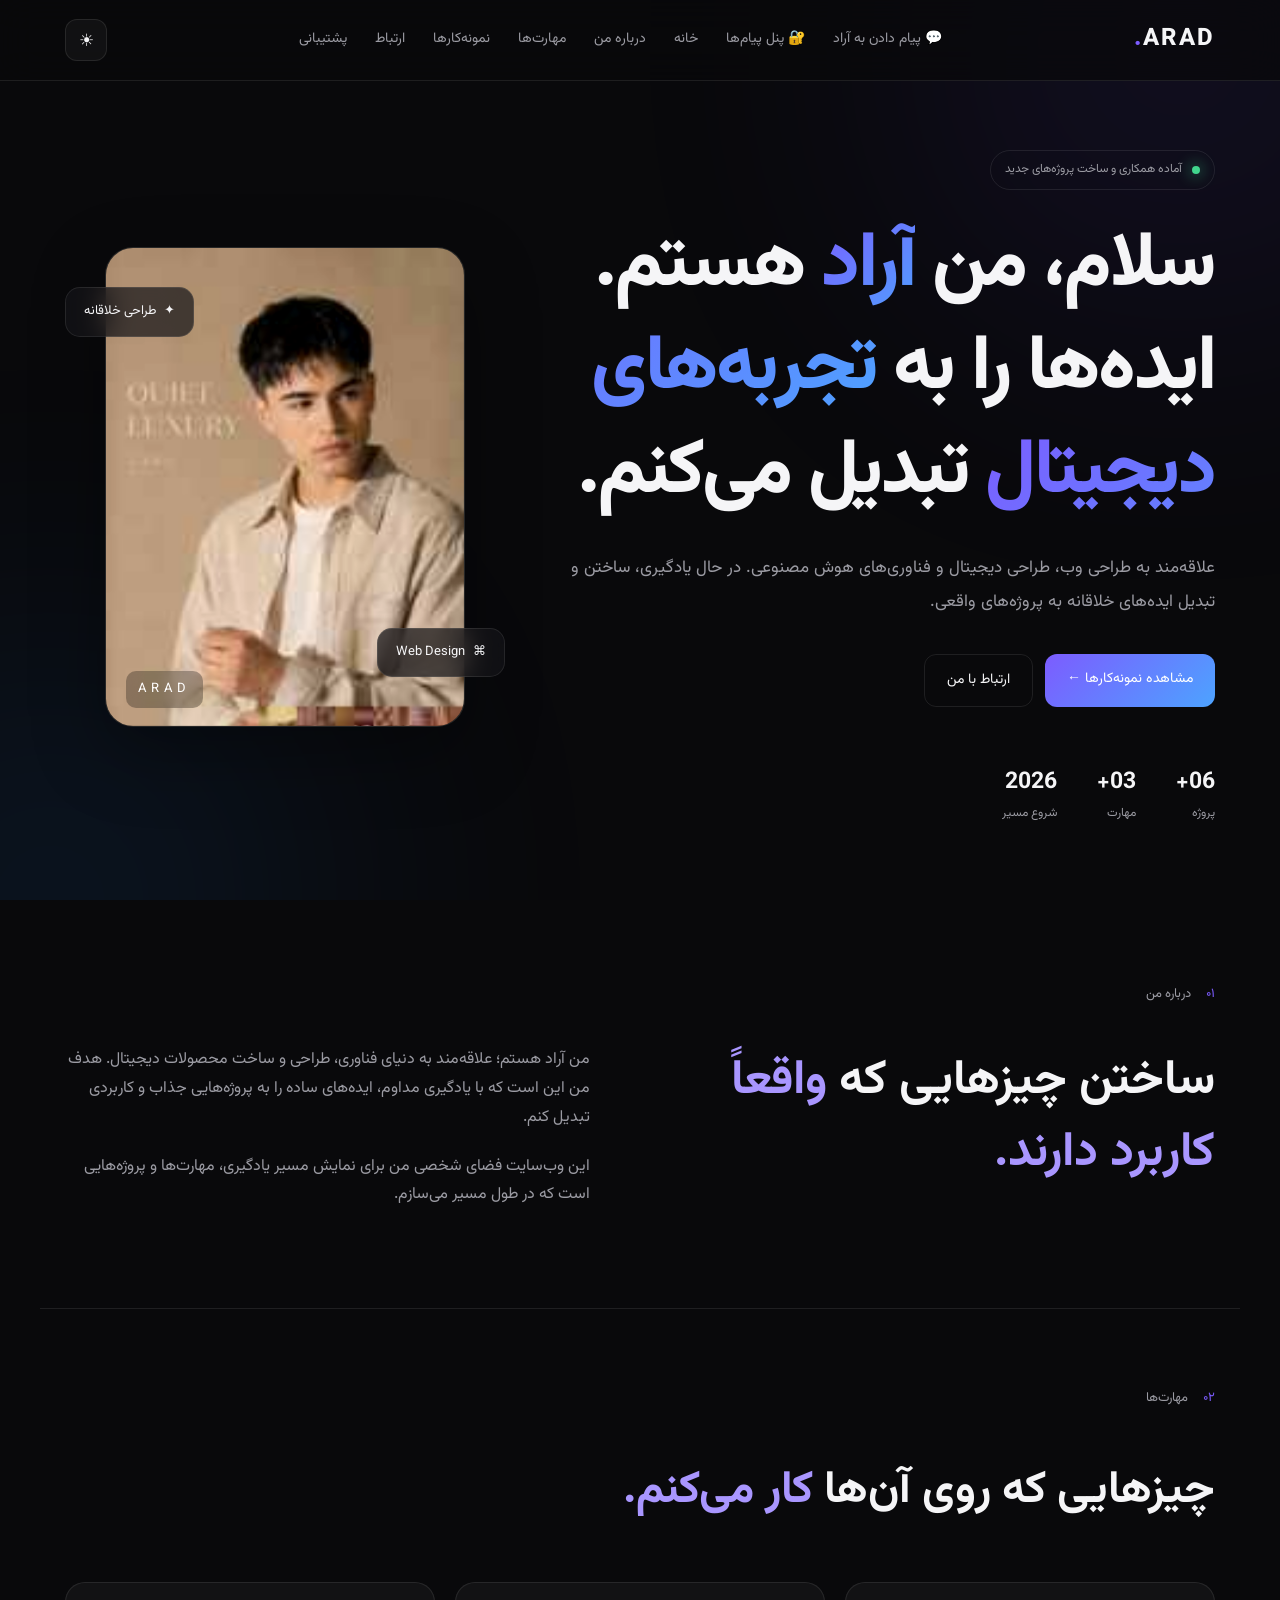
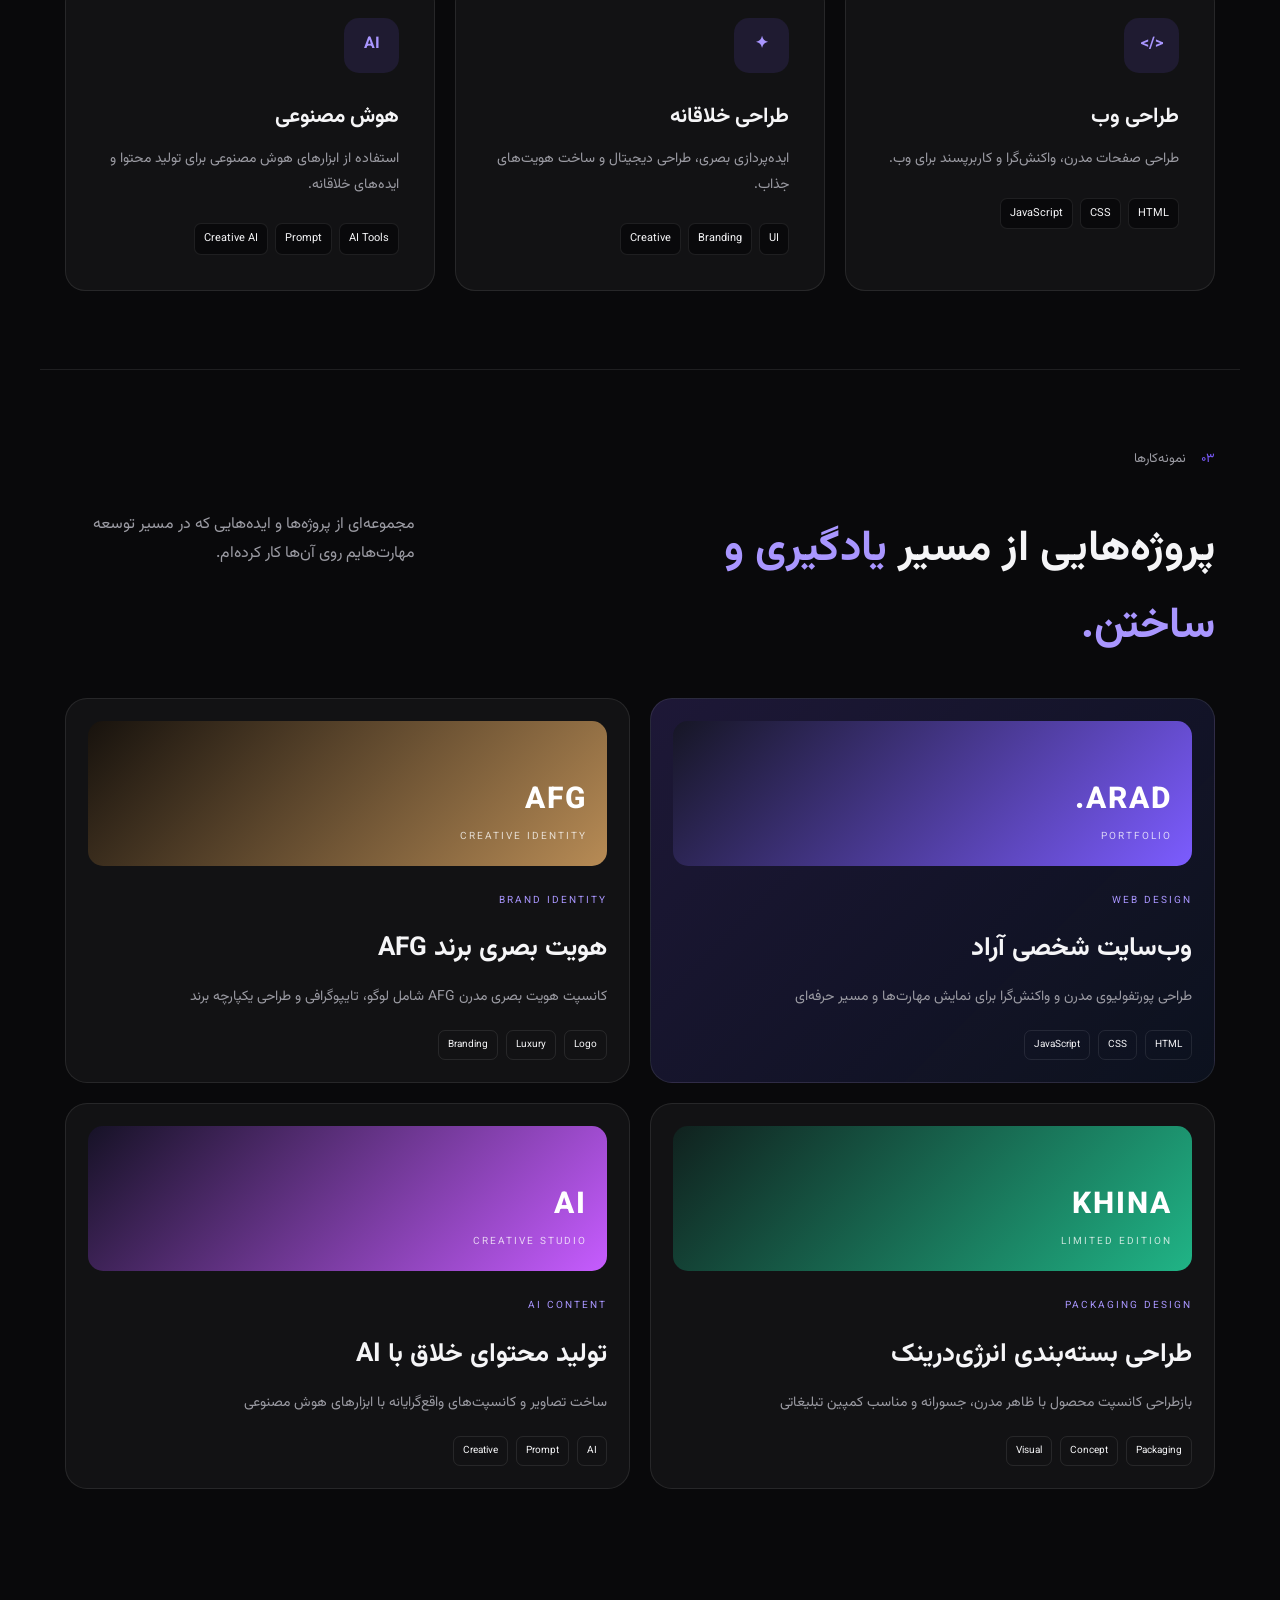
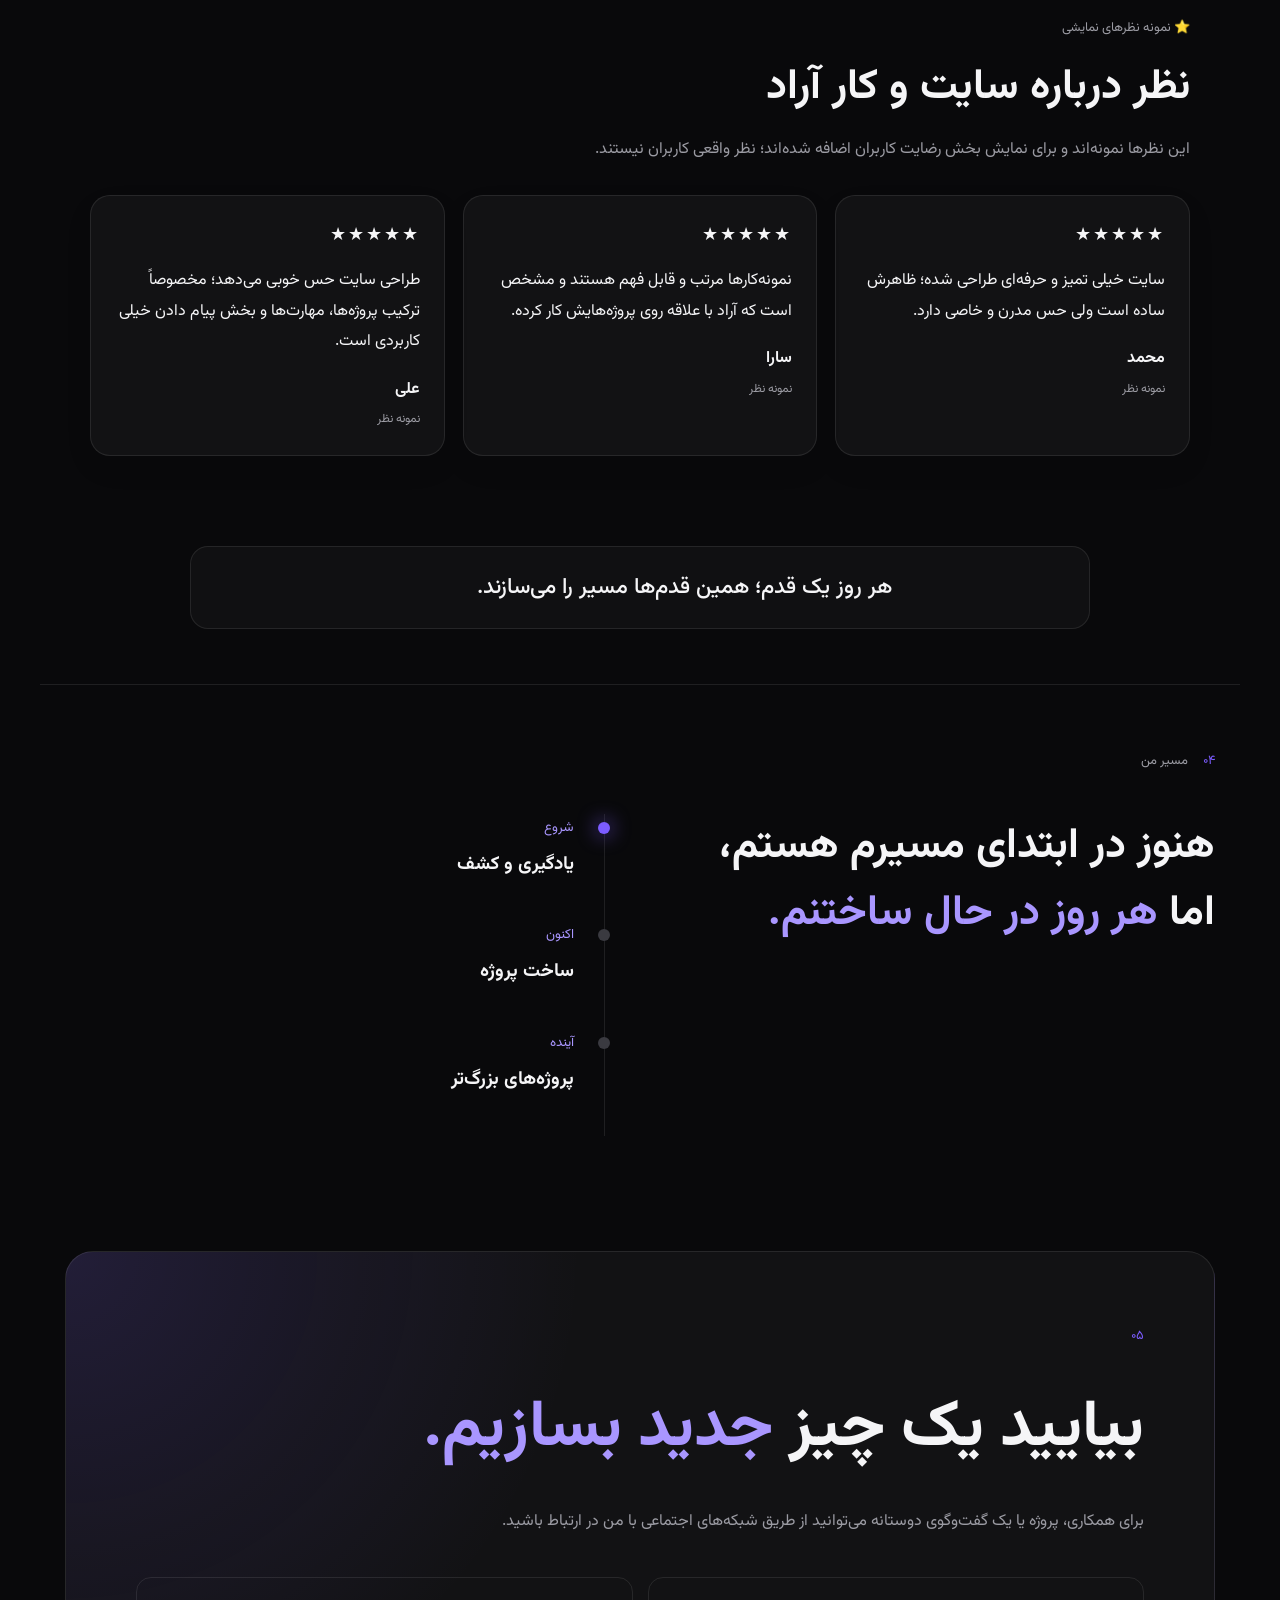
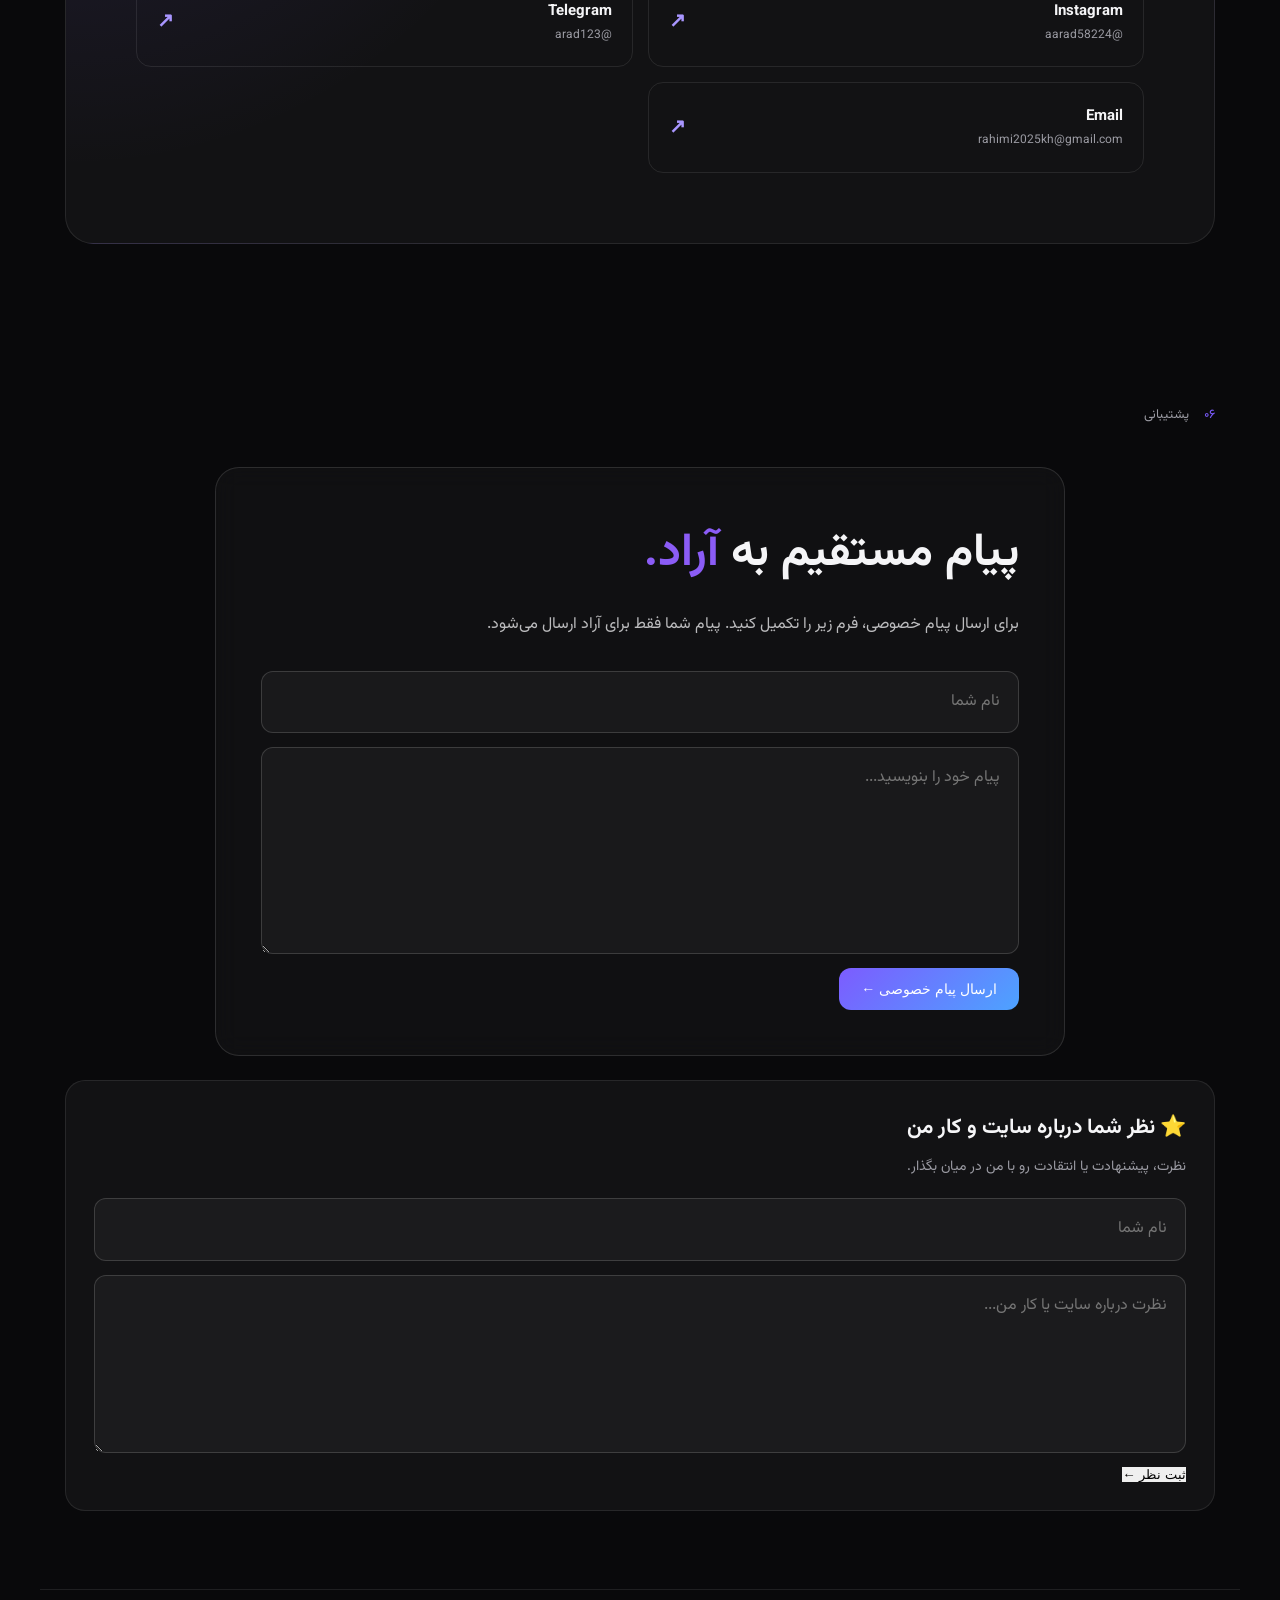
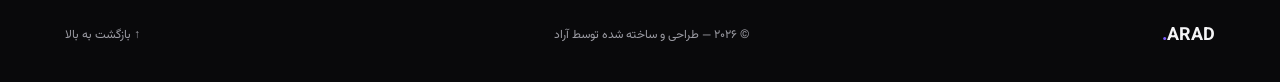
==== commit 74bb09c0: "fix: refresh site assets and remove stale script cache" ====
--- a/index.html
+++ b/index.html
@@ -1,748 +1,41 @@
 <!DOCTYPE html>
 <html lang="fa" dir="rtl">
-
 <head>
-    <meta charset="UTF-8">
-
-    <meta name="viewport"
-        content="width=device-width, initial-scale=1.0">
-
-    <meta name="description"
-        content="وب‌سایت شخصی و نمونه کارهای آراد">
-
-    <title>آراد | طراح و سازنده دیجیتال</title>
-
-    <link rel="stylesheet" href="style.css?v=20260903-4">
+  <meta charset="UTF-8">
+  <meta name="viewport" content="width=device-width, initial-scale=1.0">
+  <meta name="description" content="وب‌سایت شخصی و نمونه کارهای آراد">
+  <title>آراد | طراح و سازنده دیجیتال</title>
+  <link rel="stylesheet" href="style.css?v=20260907-1">
 </head>
-
 <body>
-
-    <!-- پس زمینه -->
-    <div class="background">
-        <div class="glow glow-1"></div>
-        <div class="glow glow-2"></div>
+  <div class="background"><div class="glow glow-1"></div><div class="glow glow-2"></div></div>
+  <header>
+    <nav class="navbar">
+      <a href="#home" class="logo">ARAD<span>.</span></a>
+      <div class="nav-links">
+        <a href="#home">خانه</a><a href="#about">درباره من</a><a href="#skills">مهارت‌ها</a><a href="#projects">نمونه‌کارها</a><a href="#contact">ارتباط</a><a href="#support">پشتیبانی</a>
+      </div>
+      <div class="nav-buttons"><button id="themeToggle" class="theme-btn" aria-label="تغییر حالت رنگ">☀</button><button class="menu-btn" id="menuBtn">☰</button></div>
+    </nav>
+  </header>
+  <main id="home" class="hero">
+    <div class="hero-content">
+      <div class="status"><span class="status-dot"></span>آماده همکاری و ساخت پروژه‌های جدید</div>
+      <h1>سلام، من <span>آراد</span> هستم.<br>ایده‌ها را به <span>تجربه‌های دیجیتال</span> تبدیل می‌کنم.</h1>
+      <p class="hero-text">علاقه‌مند به طراحی وب، طراحی دیجیتال و فناوری‌های هوش مصنوعی. در حال یادگیری، ساختن و تبدیل ایده‌های خلاقانه به پروژه‌های واقعی.</p>
+      <div class="hero-buttons"><a href="#projects" class="btn primary-btn">مشاهده نمونه‌کارها <span>←</span></a><a href="#contact" class="btn secondary-btn">ارتباط با من</a></div>
+      <div class="hero-stats"><div><strong>06+</strong><span>پروژه</span></div><div><strong>03+</strong><span>مهارت</span></div><div><strong>2026</strong><span>شروع مسیر</span></div></div>
     </div>
-
-
-    <!-- منو -->
-    <header>
-
-        <nav class="navbar">
-
-            <a href="#home" class="logo">
-                ARAD<span>.</span>
-            </a>
-
-
-            <div class="nav-links">
-
-                <a href="#home">خانه</a>
-
-                <a href="#about">درباره من</a>
-
-                <a href="#skills">مهارت‌ها</a>
-
-                <a href="#projects">نمونه‌کارها</a>
-
-                <a href="#contact">ارتباط</a>
-
-                <a href="#support">پشتیبانی</a>
-
-            </div>
-
-
-            <div class="nav-buttons">
-
-                <button id="themeToggle"
-                    class="theme-btn"
-                    aria-label="تغییر حالت رنگ">
-
-                    ☀
-
-                </button>
-
-
-                <button class="menu-btn"
-                    id="menuBtn">
-
-                    ☰
-
-                </button>
-
-            </div>
-
-        </nav>
-
-    </header>
-
-
-
-    <!-- بخش اصلی -->
-
-    <main id="home" class="hero">
-
-        <div class="hero-content">
-
-            <div class="status">
-
-                <span class="status-dot"></span>
-
-                آماده همکاری و ساخت پروژه‌های جدید
-
-            </div>
-
-
-            <h1>
-
-                سلام، من
-
-                <span>آراد</span>
-
-                هستم.
-
-                <br>
-
-                ایده‌ها را به
-                <span>تجربه‌های دیجیتال</span>
-                تبدیل می‌کنم.
-
-            </h1>
-
-
-            <p class="hero-text">
-
-                علاقه‌مند به طراحی وب، طراحی دیجیتال و فناوری‌های هوش مصنوعی.
-                در حال یادگیری، ساختن و تبدیل ایده‌های خلاقانه به پروژه‌های واقعی.
-
-            </p>
-
-
-            <div class="hero-buttons">
-
-                <a href="#projects"
-                    class="btn primary-btn">
-
-                    مشاهده نمونه‌کارها
-
-                    <span>←</span>
-
-                </a>
-
-
-                <a href="#contact"
-                    class="btn secondary-btn">
-
-                    ارتباط با من
-
-                </a>
-
-            </div>
-
-
-            <div class="hero-stats">
-
-                <div>
-
-                    <strong>06+</strong>
-
-                    <span>پروژه</span>
-
-                </div>
-
-
-                <div>
-
-                    <strong>03+</strong>
-
-                    <span>مهارت</span>
-
-                </div>
-
-
-                <div>
-
-                    <strong>2026</strong>
-
-                    <span>شروع مسیر</span>
-
-                </div>
-
-            </div>
-
-        </div>
-
-
-        <div class="hero-visual">
-
-            <div class="profile-frame">
-                <img src="assets/profile.jpg" alt="آراد">
-            </div>
-
-
-            <div class="floating-card card-one">
-
-                <span>✦</span>
-
-                طراحی خلاقانه
-
-            </div>
-
-
-            <div class="floating-card card-two">
-
-                <span>⌘</span>
-
-                Web Design
-
-            </div>
-
-        </div>
-
-    </main>
-
-
-
-    <!-- درباره من -->
-
-    <section id="about"
-        class="section about">
-
-        <div class="section-header">
-
-            <span class="section-number">
-
-                ۰۱
-
-            </span>
-
-            <p>
-
-                درباره من
-
-            </p>
-
-        </div>
-
-
-        <div class="about-content">
-
-            <div>
-
-                <h2>
-
-                    ساختن چیزهایی که
-                    <span>واقعاً کاربرد دارند.</span>
-
-                </h2>
-
-            </div>
-
-
-            <div class="about-text">
-
-                <p>
-
-                    من آراد هستم؛ علاقه‌مند به دنیای فناوری،
-                    طراحی و ساخت محصولات دیجیتال.
-
-                    هدف من این است که با یادگیری مداوم،
-                    ایده‌های ساده را به پروژه‌هایی جذاب
-                    و کاربردی تبدیل کنم.
-
-                </p>
-
-
-                <p>
-
-                    این وب‌سایت فضای شخصی من برای نمایش
-                    مسیر یادگیری، مهارت‌ها و پروژه‌هایی است
-                    که در طول مسیر می‌سازم.
-
-                </p>
-
-            </div>
-
-        </div>
-
-    </section>
-
-
-
-    <!-- مهارت ها -->
-
-    <section id="skills"
-        class="section skills-section">
-
-        <div class="section-header">
-
-            <span class="section-number">
-
-                ۰۲
-
-            </span>
-
-            <p>
-
-                مهارت‌ها
-
-            </p>
-
-        </div>
-
-
-        <h2 class="section-title">
-
-            چیزهایی که روی آن‌ها
-            <span>کار می‌کنم.</span>
-
-        </h2>
-
-
-        <div class="skills-grid">
-
-
-            <article class="skill-card">
-
-                <div class="skill-icon">
-
-                    &lt;/&gt;
-
-                </div>
-
-
-                <h3>
-
-                    طراحی وب
-
-                </h3>
-
-
-                <p>
-
-                    طراحی صفحات مدرن، واکنش‌گرا
-                    و کاربرپسند برای وب.
-
-                </p>
-
-
-                <div class="skill-tags">
-
-                    <span>HTML</span>
-
-                    <span>CSS</span>
-
-                    <span>JavaScript</span>
-
-                </div>
-
-            </article>
-
-
-
-            <article class="skill-card">
-
-                <div class="skill-icon">
-
-                    ✦
-
-                </div>
-
-
-                <h3>
-
-                    طراحی خلاقانه
-
-                </h3>
-
-
-                <p>
-
-                    ایده‌پردازی بصری، طراحی دیجیتال
-                    و ساخت هویت‌های جذاب.
-
-                </p>
-
-
-                <div class="skill-tags">
-
-                    <span>UI</span>
-
-                    <span>Branding</span>
-
-                    <span>Creative</span>
-
-                </div>
-
-            </article>
-
-
-
-            <article class="skill-card">
-
-                <div class="skill-icon">
-
-                    AI
-
-                </div>
-
-
-                <h3>
-
-                    هوش مصنوعی
-
-                </h3>
-
-
-                <p>
-
-                    استفاده از ابزارهای هوش مصنوعی
-                    برای تولید محتوا و ایده‌های خلاقانه.
-
-                </p>
-
-
-                <div class="skill-tags">
-
-                    <span>AI Tools</span>
-
-                    <span>Prompt</span>
-
-                    <span>Creative AI</span>
-
-                </div>
-
-            </article>
-
-
-        </div>
-
-    </section>
-
-
-
-    <!-- پروژه ها -->
-
-    <section id="projects"
-        class="section projects-section">
-
-        <div class="section-header">
-
-            <span class="section-number">
-
-                ۰۳
-
-            </span>
-
-            <p>
-
-                نمونه‌کارها
-
-            </p>
-
-        </div>
-
-
-        <div class="projects-heading">
-
-            <h2>
-
-                پروژه‌هایی از مسیر
-                <span>یادگیری و ساختن.</span>
-
-            </h2>
-
-
-            <p>
-
-                مجموعه‌ای از پروژه‌ها و ایده‌هایی
-                که در مسیر توسعه مهارت‌هایم روی آن‌ها کار کرده‌ام.
-
-            </p>
-
-        </div>
-
-
-        <div class="projects-grid">
-
-            <article class="project-card featured-project">
-                <div class="project-preview preview-web"><span>ARAD.</span><small>PORTFOLIO</small></div>
-                <div class="project-content">
-                    <span class="project-category">WEB DESIGN</span>
-                    <h3>وب‌سایت شخصی آراد</h3>
-                    <p>طراحی پورتفولیوی مدرن و واکنش‌گرا برای نمایش مهارت‌ها و مسیر حرفه‌ای.</p>
-                    <div class="project-tags"><span>HTML</span><span>CSS</span><span>JavaScript</span></div>
-                </div>
-            </article>
-
-            <article class="project-card">
-                <div class="project-preview preview-brand"><span>AFG</span><small>CREATIVE IDENTITY</small></div>
-                <div class="project-content">
-                    <span class="project-category">BRAND IDENTITY</span>
-                    <h3>هویت بصری برند AFG</h3>
-                    <p>کانسپت هویت بصری مدرن AFG شامل لوگو، تایپوگرافی و طراحی یکپارچه برند.</p>
-                    <div class="project-tags"><span>Logo</span><span>Luxury</span><span>Branding</span></div>
-                </div>
-            </article>
-
-            <article class="project-card">
-                <div class="project-preview preview-pack"><span>KHINA</span><small>LIMITED EDITION</small></div>
-                <div class="project-content">
-                    <span class="project-category">PACKAGING DESIGN</span>
-                    <h3>طراحی بسته‌بندی انرژی‌درینک</h3>
-                    <p>بازطراحی کانسپت محصول با ظاهر مدرن، جسورانه و مناسب کمپین تبلیغاتی.</p>
-                    <div class="project-tags"><span>Packaging</span><span>Concept</span><span>Visual</span></div>
-                </div>
-            </article>
-
-            <article class="project-card">
-                <div class="project-preview preview-ai"><span>AI</span><small>CREATIVE STUDIO</small></div>
-                <div class="project-content">
-                    <span class="project-category">AI CONTENT</span>
-                    <h3>تولید محتوای خلاق با AI</h3>
-                    <p>ساخت تصاویر و کانسپت‌های واقع‌گرایانه با ابزارهای هوش مصنوعی.</p>
-                    <div class="project-tags"><span>AI</span><span>Prompt</span><span>Creative</span></div>
-                </div>
-            </article>
-
-        </div>
-
-    </section>
-
-
-    <!-- جمله انگیزشی -->
-
-    <section class="motivation-section">
-        <div class="motivation-box">
-            <p>هر روز یک قدم؛ همین قدم‌ها مسیر را می‌سازند.</p>
-        </div>
-    </section>
-
-
-    <!-- مسیر -->
-
-    <section class="section journey">
-
-        <div class="section-header">
-
-            <span class="section-number">
-
-                ۰۴
-
-            </span>
-
-            <p>
-
-                مسیر من
-
-            </p>
-
-        </div>
-
-
-        <div class="journey-content">
-
-            <h2>
-
-                هنوز در ابتدای مسیرم هستم،
-                اما <span>هر روز در حال ساختنم.</span>
-
-            </h2>
-
-
-            <div class="journey-line">
-
-                <div class="journey-item active">
-
-                    <span></span>
-
-                    <div>
-
-                        <small>شروع</small>
-
-                        <h3>یادگیری و کشف</h3>
-
-                    </div>
-
-                </div>
-
-
-                <div class="journey-item">
-
-                    <span></span>
-
-                    <div>
-
-                        <small>اکنون</small>
-
-                        <h3>ساخت پروژه</h3>
-
-                    </div>
-
-                </div>
-
-
-                <div class="journey-item">
-
-                    <span></span>
-
-                    <div>
-
-                        <small>آینده</small>
-
-                        <h3>پروژه‌های بزرگ‌تر</h3>
-
-                    </div>
-
-                </div>
-
-            </div>
-
-        </div>
-
-    </section>
-
-
-
-    <!-- تماس -->
-
-    <section id="contact"
-        class="contact-section">
-
-        <div class="contact-box">
-
-            <span class="section-number">
-
-                ۰۵
-
-            </span>
-
-
-            <h2>
-
-                بیایید یک چیز
-                <span>جدید بسازیم.</span>
-
-            </h2>
-
-
-            <p>
-
-                برای همکاری، پروژه یا یک گفت‌وگوی دوستانه
-                می‌توانید از طریق شبکه‌های اجتماعی با من در ارتباط باشید.
-
-            </p>
-
-
-            <div class="social-links">
-
-
-                <!-- اینستاگرام -->
-
-                <a href="#"
-                    id="instagramLink"
-                    target="_blank"
-                    class="social-link">
-
-                    <div>
-
-                        <strong>Instagram</strong>
-
-                        <span>@aarad58224</span>
-
-                    </div>
-
-                    <b>↗</b>
-
-                </a>
-
-
-
-                <!-- تلگرام -->
-
-                <div class="social-link" aria-label="Telegram">
-                    <div>
-                        <strong>Telegram</strong>
-                    </div>
-                </div>
-
-
-                <a href="mailto:rahimi2025kh@gmail.com"
-                    class="social-link email-link">
-
-                    <div>
-                        <strong>Email</strong>
-                        <span>rahimi2025kh@gmail.com</span>
-                    </div>
-
-                    <b>↗</b>
-
-                </a>
-
-            </div>
-
-        </div>
-
-    </section>
-
-
-
-
-    <!-- پشتیبانی و پیام خصوصی -->
-    <section id="support" class="section support-section">
-        <div class="section-header">
-            <span class="section-number">۰۶</span>
-            <p>پشتیبانی</p>
-        </div>
-
-        <div class="support-box">
-            <div>
-                <h2>پیام مستقیم به <span>آراد.</span></h2>
-                <p>برای ارسال پیام خصوصی، فرم زیر را تکمیل کنید. پیام شما فقط برای آراد ارسال می‌شود.</p>
-            </div>
-
-            <form class="support-form" action="https://formsubmit.co/rahimi2025kh@gmail.com" method="POST">
-                <input type="hidden" name="_subject" value="پیام جدید از سایت آراد">
-                <input type="hidden" name="_captcha" value="false">
-                <input type="hidden" name="_template" value="table">
-                <input type="text" name="name" placeholder="نام شما" required>
-                <input type="email" name="email" placeholder="ایمیل شما (اختیاری)">
-                <textarea name="message" rows="6" placeholder="پیام خود را برای آراد بنویسید..." required></textarea>
-                <button type="submit" class="btn primary-btn">ارسال پیام خصوصی <span>←</span></button>
-            </form>
-        </div>
-    </section>
-
-    <!-- فوتر -->
-
-    <footer>
-
-        <a href="#home"
-            class="footer-logo">
-
-            ARAD<span>.</span>
-
-        </a>
-
-
-        <p>
-
-            © ۲۰۲۶ — طراحی و ساخته شده توسط آراد
-
-        </p>
-
-
-        <a href="#home"
-            class="back-top">
-
-            ↑ بازگشت به بالا
-
-        </a>
-
-    </footer>
-
-
-    <script src="script.js?v=20260903-4"></script>
-
+    <div class="hero-visual"><div class="profile-frame"><img src="assets/profile.jpg" alt="آراد"></div><div class="floating-card card-one"><span>✦</span>طراحی خلاقانه</div><div class="floating-card card-two"><span>⌘</span>Web Design</div></div>
+  </main>
+  <section id="about" class="section about"><div class="section-header"><span class="section-number">۰۱</span><p>درباره من</p></div><div class="about-content"><div><h2>ساختن چیزهایی که <span>واقعاً کاربرد دارند.</span></h2></div><div class="about-text"><p>من آراد هستم؛ علاقه‌مند به دنیای فناوری، طراحی و ساخت محصولات دیجیتال. هدف من این است که با یادگیری مداوم، ایده‌های ساده را به پروژه‌هایی جذاب و کاربردی تبدیل کنم.</p><p>این وب‌سایت فضای شخصی من برای نمایش مسیر یادگیری، مهارت‌ها و پروژه‌هایی است که در طول مسیر می‌سازم.</p></div></div></section>
+  <section id="skills" class="section skills-section"><div class="section-header"><span class="section-number">۰۲</span><p>مهارت‌ها</p></div><h2 class="section-title">چیزهایی که روی آن‌ها <span>کار می‌کنم.</span></h2><div class="skills-grid"><article class="skill-card"><div class="skill-icon">&lt;/&gt;</div><h3>طراحی وب</h3><p>طراحی صفحات مدرن، واکنش‌گرا و کاربرپسند برای وب.</p><div class="skill-tags"><span>HTML</span><span>CSS</span><span>JavaScript</span></div></article><article class="skill-card"><div class="skill-icon">✦</div><h3>طراحی خلاقانه</h3><p>ایده‌پردازی بصری، طراحی دیجیتال و ساخت هویت‌های جذاب.</p><div class="skill-tags"><span>UI</span><span>Branding</span><span>Creative</span></div></article><article class="skill-card"><div class="skill-icon">AI</div><h3>هوش مصنوعی</h3><p>استفاده از ابزارهای هوش مصنوعی برای تولید محتوا و ایده‌های خلاقانه.</p><div class="skill-tags"><span>AI Tools</span><span>Prompt</span><span>Creative AI</span></div></article></div></section>
+  <section id="projects" class="section projects-section"><div class="section-header"><span class="section-number">۰۳</span><p>نمونه‌کارها</p></div><div class="projects-heading"><h2>پروژه‌هایی از مسیر <span>یادگیری و ساختن.</span></h2><p>مجموعه‌ای از پروژه‌ها و ایده‌هایی که در مسیر توسعه مهارت‌هایم روی آن‌ها کار کرده‌ام.</p></div><div class="projects-grid"><article class="project-card featured-project"><div class="project-preview preview-web"><span>ARAD.</span><small>PORTFOLIO</small></div><div class="project-content"><span class="project-category">WEB DESIGN</span><h3>وب‌سایت شخصی آراد</h3><p>طراحی پورتفولیوی مدرن و واکنش‌گرا برای نمایش مهارت‌ها و مسیر حرفه‌ای.</p><div class="project-tags"><span>HTML</span><span>CSS</span><span>JavaScript</span></div></div></article><article class="project-card"><div class="project-preview preview-brand"><span>AFG</span><small>CREATIVE IDENTITY</small></div><div class="project-content"><span class="project-category">BRAND IDENTITY</span><h3>هویت بصری برند AFG</h3><p>کانسپت هویت بصری مدرن AFG شامل لوگو، تایپوگرافی و طراحی یکپارچه برند.</p><div class="project-tags"><span>Logo</span><span>Luxury</span><span>Branding</span></div></div></article><article class="project-card"><div class="project-preview preview-pack"><span>KHINA</span><small>LIMITED EDITION</small></div><div class="project-content"><span class="project-category">PACKAGING DESIGN</span><h3>طراحی بسته‌بندی انرژی‌درینک</h3><p>بازطراحی کانسپت محصول با ظاهر مدرن، جسورانه و مناسب کمپین تبلیغاتی.</p><div class="project-tags"><span>Packaging</span><span>Concept</span><span>Visual</span></div></div></article><article class="project-card"><div class="project-preview preview-ai"><span>AI</span><small>CREATIVE STUDIO</small></div><div class="project-content"><span class="project-category">AI CONTENT</span><h3>تولید محتوای خلاق با AI</h3><p>ساخت تصاویر و کانسپت‌های واقع‌گرایانه با ابزارهای هوش مصنوعی.</p><div class="project-tags"><span>AI</span><span>Prompt</span><span>Creative</span></div></div></article></div></section>
+  <section class="motivation-section"><div class="motivation-box"><p>هر روز یک قدم؛ همین قدم‌ها مسیر را می‌سازند.</p></div></section>
+  <section class="section journey"><div class="section-header"><span class="section-number">۰۴</span><p>مسیر من</p></div><div class="journey-content"><h2>هنوز در ابتدای مسیرم هستم، اما <span>هر روز در حال ساختنم.</span></h2><div class="journey-line"><div class="journey-item active"><span></span><div><small>شروع</small><h3>یادگیری و کشف</h3></div></div><div class="journey-item"><span></span><div><small>اکنون</small><h3>ساخت پروژه</h3></div></div><div class="journey-item"><span></span><div><small>آینده</small><h3>پروژه‌های بزرگ‌تر</h3></div></div></div></div></section>
+  <section id="contact" class="contact-section"><div class="contact-box"><span class="section-number">۰۵</span><h2>بیایید یک چیز <span>جدید بسازیم.</span></h2><p>برای همکاری، پروژه یا یک گفت‌وگوی دوستانه می‌توانید از طریق شبکه‌های اجتماعی با من در ارتباط باشید.</p><div class="social-links"><a href="#" id="instagramLink" target="_blank" class="social-link"><div><strong>Instagram</strong><span>@aarad58224</span></div><b>↗</b></a><a href="https://t.me/arad123" target="_blank" class="social-link" id="telegramLink"><div><strong>Telegram</strong><span>@arad123</span></div><b>↗</b></a><a href="mailto:rahimi2025kh@gmail.com" class="social-link email-link"><div><strong>Email</strong><span>rahimi2025kh@gmail.com</span></div><b>↗</b></a></div></div></section>
+  <section id="support" class="section support-section"><div class="section-header"><span class="section-number">۰۶</span><p>پشتیبانی</p></div><div class="support-box"><div><h2>پیام مستقیم به <span>آراد.</span></h2><p>برای ارسال پیام خصوصی، فرم زیر را تکمیل کنید. پیام شما فقط برای آراد ارسال می‌شود.</p></div><form class="support-form"><input type="text" name="name" placeholder="نام شما" required><textarea name="message" rows="6" placeholder="پیام خود را برای آراد بنویسید..." required></textarea><button type="submit" class="btn primary-btn">ارسال پیام خصوصی <span>←</span></button></form></div></section>
+  <footer><a href="#home" class="footer-logo">ARAD<span>.</span></a><p>© ۲۰۲۶ — طراحی و ساخته شده توسط آراد</p><a href="#home" class="back-top">↑ بازگشت به بالا</a></footer>
+  <script src="script.js?v=20260907-2"></script>
 </body>
-
-              </html>
+</html>
--- a/style.css
+++ b/style.css
@@ -1676,3 +1676,41 @@
     transform: scale(1.001);
     filter: contrast(1.03) brightness(1.02) saturate(1.02);
 }
+
+
+/* پشتیبانی */
+.support-section { padding-top: 40px; }
+.support-box {
+    max-width: 850px;
+    margin: 40px auto 0;
+    padding: 45px;
+    border: 1px solid var(--border-color, rgba(255,255,255,.12));
+    border-radius: 24px;
+    background: rgba(255,255,255,.03);
+    backdrop-filter: blur(12px);
+}
+.support-box h2 { font-size: clamp(28px, 4vw, 46px); margin-bottom: 14px; }
+.support-box h2 span { color: var(--primary-color, #8b5cf6); }
+.support-box p { opacity: .75; line-height: 1.9; margin-bottom: 30px; }
+.support-form { display: grid; gap: 14px; }
+.support-form input,
+.support-form textarea {
+    width: 100%;
+    padding: 16px 18px;
+    border-radius: 12px;
+    border: 1px solid var(--border-color, rgba(255,255,255,.15));
+    background: rgba(255,255,255,.04);
+    color: inherit;
+    font: inherit;
+    outline: none;
+}
+.support-form input:focus,
+.support-form textarea:focus {
+    border-color: var(--primary-color, #8b5cf6);
+}
+.support-form textarea { resize: vertical; }
+.support-form button { justify-self: start; cursor: pointer; border: none; }
+@media (max-width: 600px) {
+    .support-box { padding: 28px 20px; }
+    .support-form button { width: 100%; justify-content: center; }
+}
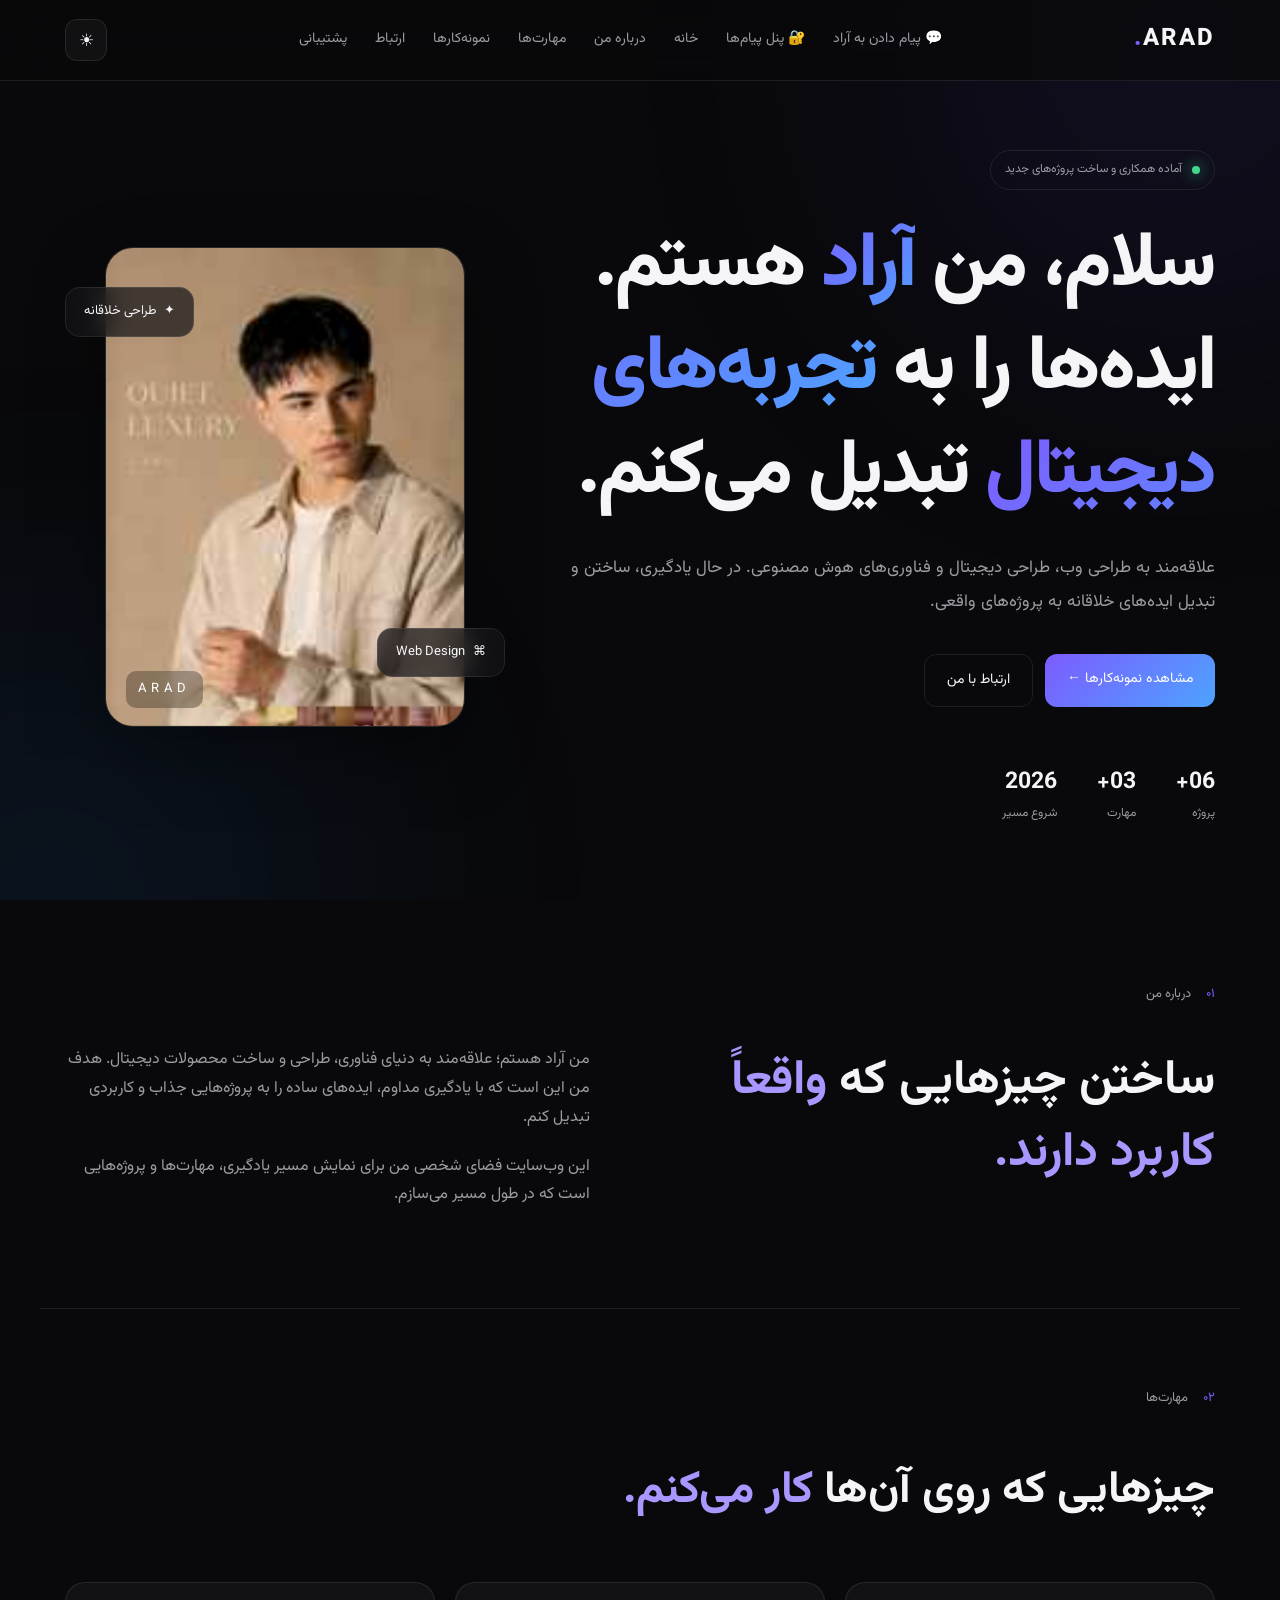
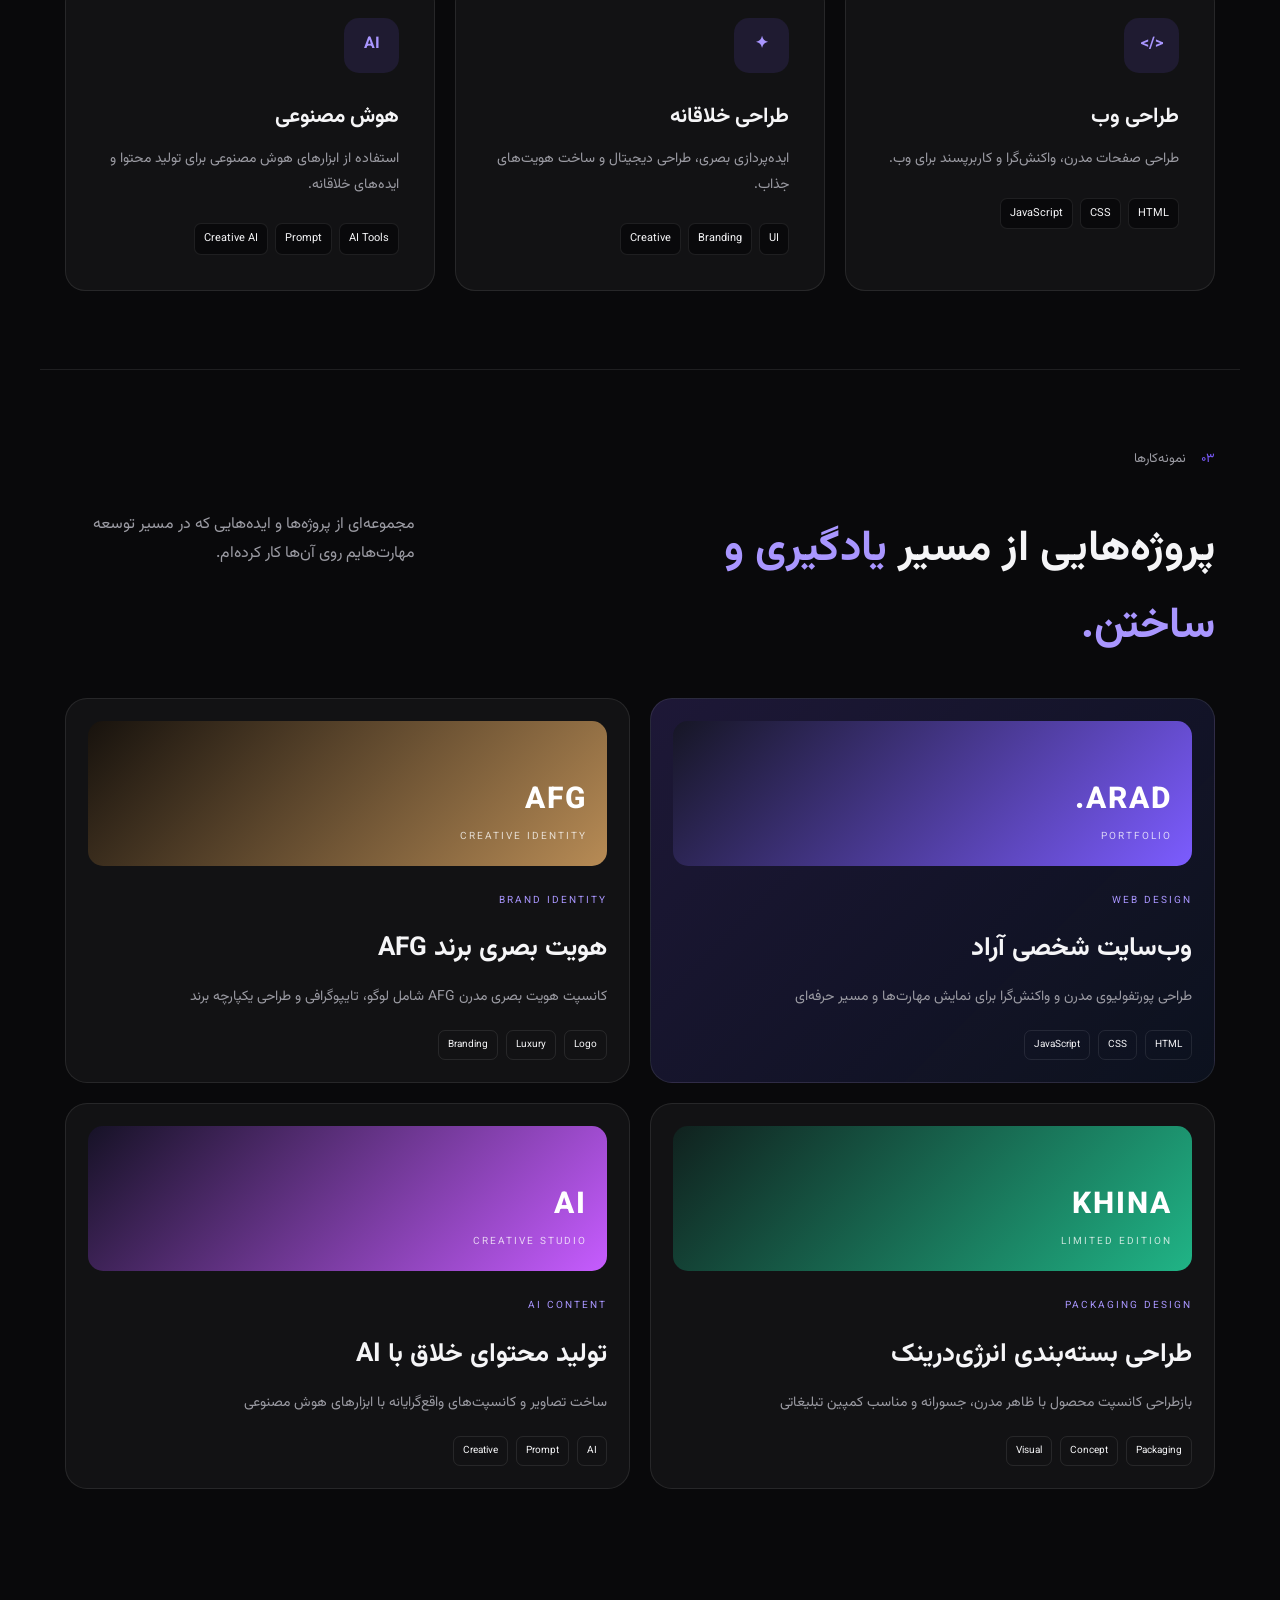
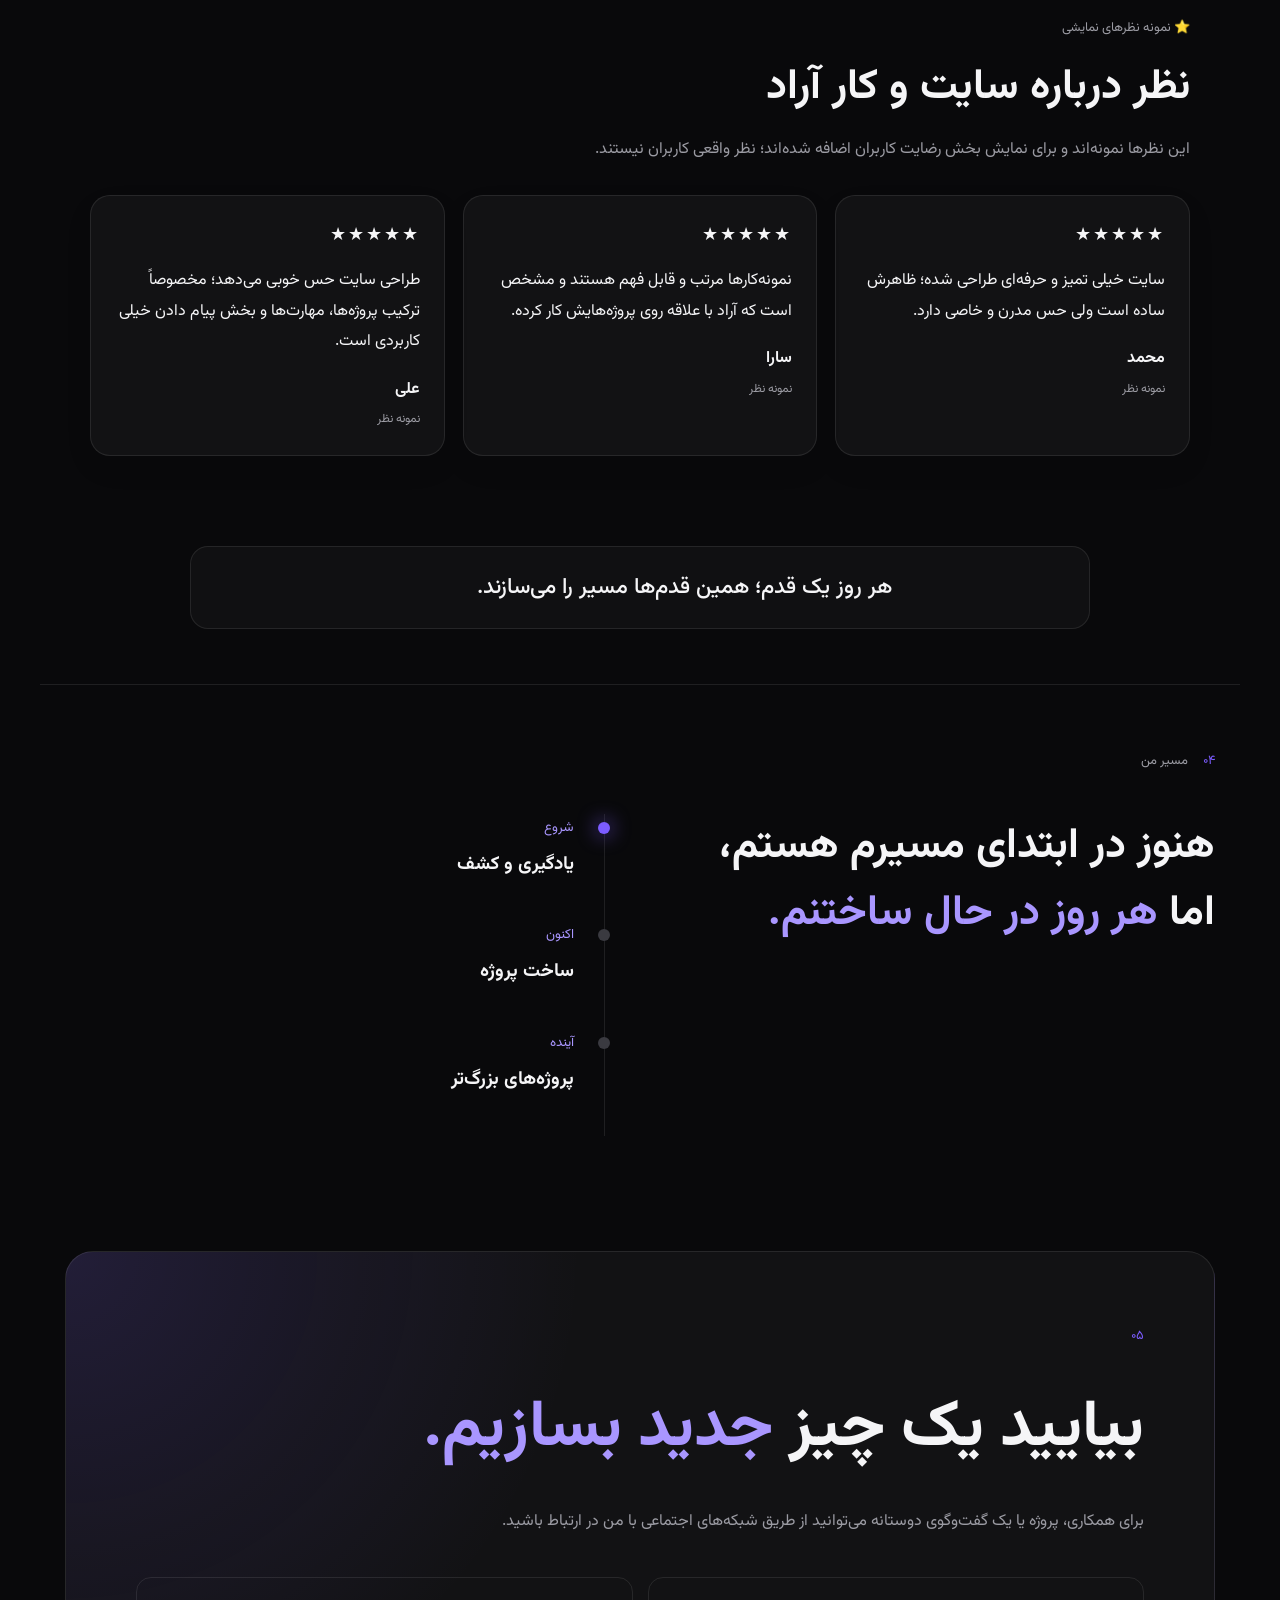
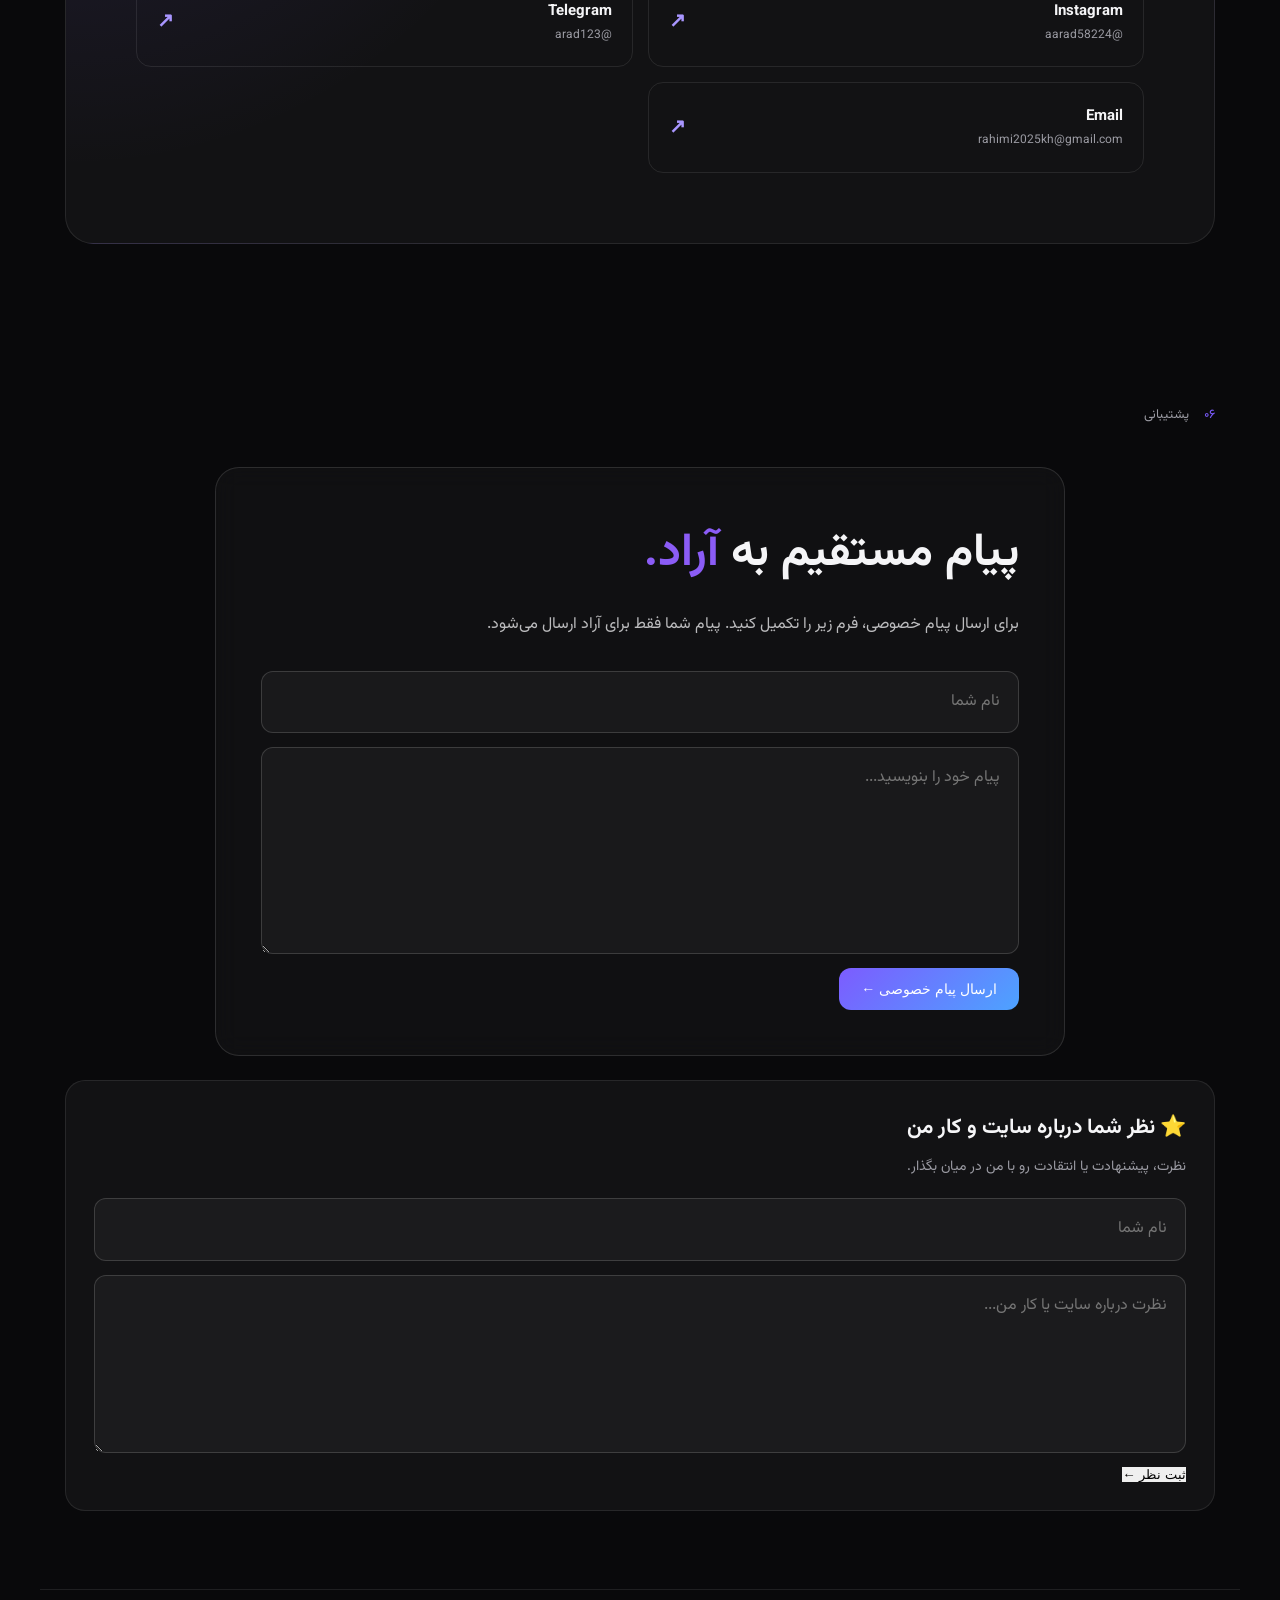
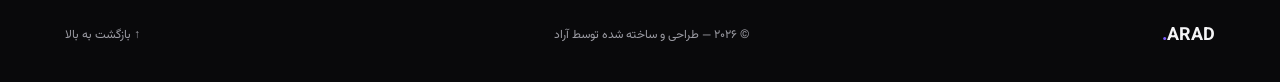
==== commit e9444da1: "fix: refresh admin panel link cache" ====
--- a/index.html
+++ b/index.html
@@ -36,6 +36,6 @@
   <section id="contact" class="contact-section"><div class="contact-box"><span class="section-number">۰۵</span><h2>بیایید یک چیز <span>جدید بسازیم.</span></h2><p>برای همکاری، پروژه یا یک گفت‌وگوی دوستانه می‌توانید از طریق شبکه‌های اجتماعی با من در ارتباط باشید.</p><div class="social-links"><a href="#" id="instagramLink" target="_blank" class="social-link"><div><strong>Instagram</strong><span>@aarad58224</span></div><b>↗</b></a><a href="https://t.me/arad123" target="_blank" class="social-link" id="telegramLink"><div><strong>Telegram</strong><span>@arad123</span></div><b>↗</b></a><a href="mailto:rahimi2025kh@gmail.com" class="social-link email-link"><div><strong>Email</strong><span>rahimi2025kh@gmail.com</span></div><b>↗</b></a></div></div></section>
   <section id="support" class="section support-section"><div class="section-header"><span class="section-number">۰۶</span><p>پشتیبانی</p></div><div class="support-box"><div><h2>پیام مستقیم به <span>آراد.</span></h2><p>برای ارسال پیام خصوصی، فرم زیر را تکمیل کنید. پیام شما فقط برای آراد ارسال می‌شود.</p></div><form class="support-form"><input type="text" name="name" placeholder="نام شما" required><textarea name="message" rows="6" placeholder="پیام خود را برای آراد بنویسید..." required></textarea><button type="submit" class="btn primary-btn">ارسال پیام خصوصی <span>←</span></button></form></div></section>
   <footer><a href="#home" class="footer-logo">ARAD<span>.</span></a><p>© ۲۰۲۶ — طراحی و ساخته شده توسط آراد</p><a href="#home" class="back-top">↑ بازگشت به بالا</a></footer>
-  <script src="script.js?v=20260907-2"></script>
+  <script src="script.js?v=20260909-1"></script>
 </body>
 </html>
